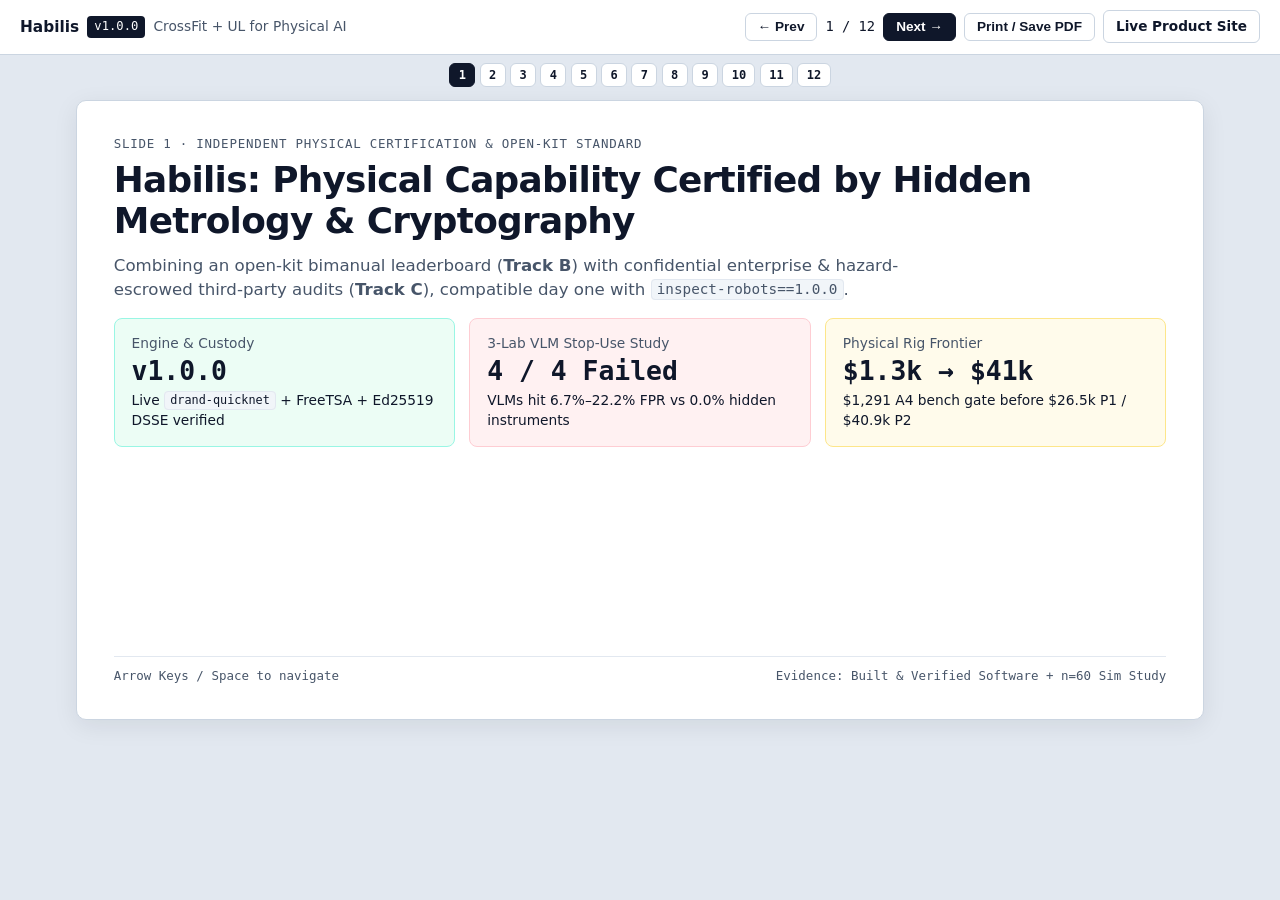
==== pitch/deck.html @ c651f085 "Initial public release v1.0.0" ====
<!DOCTYPE html>
<html lang="en">
<head>
  <meta charset="utf-8"/>
  <meta name="viewport" content="width=device-width, initial-scale=1"/>
  <meta http-equiv="Content-Security-Policy" content="default-src 'self'; script-src 'self'; style-src 'self'; img-src 'self' data:; connect-src 'self'; object-src 'none'; base-uri 'self'; form-action 'none'"/>
  <title>Pitch Deck — Habilis Physical Certification</title>
  <link rel="stylesheet" href="deck.css"/>
</head>
<body>
  <header class="deck-toolbar">
    <div class="toolbar-group">
      <span class="brand-chip" data-brand="BRAND_NAME">Habilis</span>
      <span class="version-chip">v<span data-brand="VERSION">1.0.0</span></span>
      <span class="small muted">CrossFit + UL for Physical AI</span>
    </div>
    <div class="toolbar-group">
      <button class="nav-btn" id="btn-prev" type="button">&larr; Prev</button>
      <span class="mono small" id="slide-counter">1 / 12</span>
      <button class="nav-btn primary" id="btn-next" type="button">Next &rarr;</button>
      <button class="nav-btn" id="btn-print" type="button">Print / Save PDF</button>
      <a class="nav-btn" href="../site/index.html">Live Product Site</a>
    </div>
  </header>

  <nav class="jump-strip" id="jump-strip" aria-label="Slide navigation"></nav>

  <main class="deck-stage">
    <!-- Slide 1 -->
    <section class="slide active" data-slide="1">
      <div>
        <p class="slide-eyebrow">Slide 1 &middot; Independent Physical Certification &amp; Open-Kit Standard</p>
        <h1><span data-brand="BRAND_NAME">Habilis</span>: Physical Capability Certified by Hidden Metrology &amp; Cryptography</h1>
        <p class="lead">Combining an open-kit bimanual leaderboard (<strong>Track B</strong>) with confidential enterprise &amp; hazard-escrowed third-party audits (<strong>Track C</strong>), compatible day one with <code>inspect-robots==1.0.0</code>.</p>
        <div class="grid-3 mt-1">
          <div class="panel panel-teal">
            <div class="small muted">Engine &amp; Custody</div>
            <div class="big-num">v1.0.0</div>
            <div class="small">Live <code>drand-quicknet</code> + FreeTSA + Ed25519 DSSE verified</div>
          </div>
          <div class="panel panel-fail">
            <div class="small muted">3-Lab VLM Stop-Use Study</div>
            <div class="big-num">4 / 4 Failed</div>
            <div class="small">VLMs hit 6.7%–22.2% FPR vs 0.0% hidden instruments</div>
          </div>
          <div class="panel panel-warn">
            <div class="small muted">Physical Rig Frontier</div>
            <div class="big-num">$1.3k &rarr; $41k</div>
            <div class="small">$1,291 A4 bench gate before $26.5k P1 / $40.9k P2</div>
          </div>
        </div>
      </div>
      <div class="slide-foot"><span>Arrow Keys / Space to navigate</span><span>Evidence: Built &amp; Verified Software + n=60 Sim Study</span></div>
    </section>

    <!-- Slide 2 -->
    <section class="slide" data-slide="2">
      <div>
        <p class="slide-eyebrow">Slide 2 &middot; Market Structure &amp; The Verification Gap</p>
        <h2>Vision Judges &amp; Self-Reported Demos Stall Enterprise Physical Adoption</h2>
        <div class="grid-2 mt-1">
          <div class="panel panel-white">
            <h3>What Already Exists (Fact)</h3>
            <ul>
              <li>Robotics labs ship impressive edited teleop reels and MuJoCo sim checkpoints.</li>
              <li>Robocurve raised <strong>$10M</strong> seed (Sep 2026), shipped an open MIT harness (<code>112k+</code> installs), <code>6</code> rigs, and <code>4,239</code> logged runs scored mostly by VLM judges (<code>28/29</code> tasks).</li>
            </ul>
          </div>
          <div class="panel panel-warn">
            <h3>Four Open Structural Openings (Fact)</h3>
            <ul>
              <li><strong>Concealed Metrology:</strong> Calibrated scales, hidden overhead cameras, and cavity switches outside the model view.</li>
              <li><strong>Signed Custody:</strong> Pre-beacon randomness &amp; append-only <code>SlotLedger</code> locking every abort/retry.</li>
              <li><strong>Matched Teleop Ceiling:</strong> Human baseline wearing the same head stereo eyes on the same rig.</li>
              <li><strong>Deception Resistance:</strong> Structured <code>S3</code> borderline &amp; <code>S4</code> optical traps.</li>
            </ul>
          </div>
        </div>
      </div>
      <div class="slide-foot"><span>Source: Public Robocurve disclosures &amp; insurer policy audit</span><span>2 / 12</span></div>
    </section>

    <!-- Slide 3 -->
    <section class="slide" data-slide="3">
      <div>
        <p class="slide-eyebrow">Slide 3 &middot; Experiment A4 (n=60 Stratified Blinded Study)</p>
        <h2>All Four Frontier VLM Judge Pipelines Violated Stop-Use Thresholds</h2>
        <p class="small muted">Bars show Overall FPR (red, n=45 negatives), S4 Deceptive Visual Traps FPR (amber, n=15), and S1 Clean Success FFR (blue, n=15). Pairwise McNemar: Anthropic Opus vs Google Neon exact <code>p = 0.0390625</code>.</p>
        <div class="panel panel-white mt-1" id="deck-a4-chart">
          <p class="mono small muted">Open via HTTP server to render interactive SVG bar chart (OpenAI Astra 17.8% FPR, Opus 22.2%, Dual 15.6%, Neon 6.7% vs Hidden Instruments 0.0%).</p>
        </div>
        <div class="grid-4 mt-1 small">
          <div class="panel"><strong>OpenAI Astra</strong><br/>FPR 17.8% &middot; S1 FFR 26.7% &middot; &kappa; 0.510</div>
          <div class="panel"><strong>Anthropic Opus</strong><br/>FPR 22.2% &middot; S4 26.7% &middot; &kappa; 0.636</div>
          <div class="panel"><strong>Dual Judge</strong><br/>FPR 15.6% &middot; S1 FFR 46.7% &middot; &kappa; 0.378</div>
          <div class="panel"><strong>Google Neon</strong><br/>FPR 6.7% &middot; S1 FFR 33.3% &middot; &kappa; 0.628</div>
        </div>
      </div>
      <div class="slide-foot"><span>Scope: AgileX NERO MuJoCo stereo renders; n=240 physical A4 pending</span><span>3 / 12</span></div>
    </section>

    <!-- Slide 4 -->
    <section class="slide" data-slide="4">
      <div>
        <p class="slide-eyebrow">Slide 4 &middot; Why Pixels Lie</p>
        <h2>Three Optical Failure Classes Caught 100% by Hidden Sensors</h2>
        <div class="grid-3 mt-1" id="deck-showcase">
          <div class="panel panel-white"><strong>H2 S3 Partial Pour:</strong> All 4 VLMs false-PASS on 14.0 g vs 35.0 g min; CBCP-01 fails (-21 g).</div>
          <div class="panel panel-white"><strong>E2 S4 Low-Density Decoy:</strong> 3 VLMs false-PASS matched-volume foam; scale fails mass density check.</div>
          <div class="panel panel-white"><strong>H1 S4 Optical Illusion:</strong> Peg rests 0 mm above rim; collar switch reads open circuit.</div>
        </div>
        <div class="panel panel-teal mt-1 small">
          <strong>Key Empirical Contrast (Fact):</strong> On hollow copper-shell decoy <code>tr_10_919818</code> (<code>12.60 g</code> vs <code>37.20 g</code> target), visual appearance stayed indistinguishable across stereo frames while the <code>CBCP-01</code> 21B SI mass reading delivered an instantaneous deterministic rejection.
        </div>
      </div>
      <div class="slide-foot"><span>Real stereo renders exported from sandbox/logs/a4-three-lab-60</span><span>4 / 12</span></div>
    </section>

    <!-- Slide 5 -->
    <section class="slide" data-slide="5">
      <div>
        <p class="slide-eyebrow">Slide 5 &middot; Cryptographic &amp; Metrology Architecture</p>
        <h2>Tamper-Evident End-to-End Custody (<code>habilis-referee==1.0.0</code>)</h2>
        <div class="grid-2 mt-1">
          <div class="panel panel-white">
            <h3>Concealed Referee Instruments</h3>
            <ul>
              <li><strong>CBCP-01 Balance:</strong> Continuous settled-window reads (<code>2.0 s</code>, <code>&le; 0.03 g</code> ripple) with hands-clear enforcement.</li>
              <li><strong>Overhead Homography:</strong> Concealed camera tracks fiducial pan bezel (<code>&le; 0.5 mm</code> drift) and out-of-frame keeps.</li>
              <li><strong>Fixture Sensors:</strong> Socket collar magnetic switch (<code>H1</code>) and optical/mass coin slot trap (<code>H4</code>).</li>
            </ul>
          </div>
          <div class="panel panel-white">
            <h3>Protocol v1.0 Cryptographic Custody</h3>
            <ul>
              <li><strong>Temporal Seal:</strong> Pre-beacon FreeTSA RFC 3161 commitment &rarr; future-round <code>drand-quicknet</code> seed &rarr; RFC 3161 session close.</li>
              <li><strong>SlotLedger Denominator:</strong> Every attempt, abort, start-fail, and retry hash-chained under Ed25519 DSSEv1 PAE.</li>
              <li><strong>Sandbox &amp; Verifier:</strong> Win32 JobObject / POSIX <code>ProcessTreeGuard</code> + browser Web Crypto checker (zero server trust).</li>
            </ul>
          </div>
        </div>
      </div>
      <div class="slide-foot"><span>Verified: live drand rounds 34102422 &amp; 34102425 + 4/4 Web Crypto tamper checks</span><span>5 / 12</span></div>
    </section>

    <!-- Slide 6 -->
    <section class="slide" data-slide="6">
      <div>
        <p class="slide-eyebrow">Slide 6 &middot; Pareto Hardware Standard (Zero V1 Bodily Compromise)</p>
        <h2>Fixed Morphology Frontier: <code>P0</code> Sim &rarr; <code>P1</code> Base &rarr; <code>P2</code> Tactile</h2>
        <table>
          <thead>
            <tr><th>Profile</th><th>Arms &amp; 5-Finger Hands</th><th>Total DoF</th><th>Tactile &amp; Divisions</th><th>Est. BOM</th></tr>
          </thead>
          <tbody>
            <tr><td><code>Stage 1 Bench</code></td><td>Radwag WTC 2000 + Basler ace 2 + Computar 8 mm</td><td>Sensor only</td><td>Physical A4 Gate (240 trials)</td><td><strong>$1,291</strong></td></tr>
            <tr><td><code>P0</code></td><td>2x AgileX NERO + 2x Inspire/6-DoF hands (MuJoCo)</td><td>26 DoF</td><td>Deterministic simulator gate</td><td><strong>$0</strong></td></tr>
            <tr><td><code>P1</code></td><td>2x I2RT YAM Ultra 2 ($8,798) + 2x ORCA v2.1 Base ($7,000)</td><td>46 DoF</td><td><code>blind-stereo-nontactile</code></td><td><strong>~$26,486</strong></td></tr>
            <tr><td><code>P2</code></td><td>2x UFACTORY 850 ($17,998) + 2x ORCA v2.1 Touch ($12,200)</td><td>46 DoF</td><td>Tactile + <code>mask_tactile=True</code> non-tactile</td><td><strong>~$40,886</strong></td></tr>
          </tbody>
        </table>
        <div class="panel panel-warn mt-1 small">
          <strong>Capital Discipline (Decision):</strong> Stereo upgrades (<code>ZED 2i</code> $529, <code>OAK-D LR</code> $809) trim $1,198–$1,478 off baseline allowances; high-cost/non-commercial hands (<code>Aero</code> discontinued/NC, <code>Wuji</code> $29.2k thermal limit, <code>Allegro</code> $28.6k 4-finger) stay excluded.
        </div>
      </div>
      <div class="slide-foot"><span>Source: spec/PARETO-FRONTIER-v1.md &amp; profiles.py</span><span>6 / 12</span></div>
    </section>

    <!-- Slide 7 -->
    <section class="slide" data-slide="7">
      <div>
        <p class="slide-eyebrow">Slide 7 &middot; Canonical Task Bank &amp; Anti-Crutch Policy</p>
        <h2>15 Canonical Families Paired With Anti-Gaming Physical Predicates</h2>
        <div class="grid-3 mt-1 small">
          <div class="panel panel-white">
            <h3>Estimation (<code>E1–E4</code>)</h3>
            <ul>
              <li><strong>E1 Count by sight:</strong> Distinct token count corroborated by mass.</li>
              <li><strong>E2 Measure by eye:</strong> Material density + net gain + spill.</li>
              <li><strong>E3 Arrange by desc:</strong> Declared frame + separation + flatness.</li>
              <li><strong>E4 Match picture:</strong> 3D pose + hidden block inventory.</li>
            </ul>
          </div>
          <div class="panel panel-white">
            <h3>Dexterous &amp; Tools (<code>H1–H4</code>, <code>T1–T2</code>)</h3>
            <ul>
              <li><strong>H1 Insert:</strong> Keyed orientation + <code>&ge; 18 mm</code> depth switch.</li>
              <li><strong>H2 Opening:</strong> Stabilizing hold + net transfer mass.</li>
              <li><strong>H3 Soft / H4 Small:</strong> Pull topology; 0.2 s isolated slot drops.</li>
              <li><strong>T1–T2 Tools:</strong> Working-surface causation; reach-envelope guard.</li>
            </ul>
          </div>
          <div class="panel panel-white">
            <h3>Language &amp; Compound (<code>L1–L3</code>, <code>I1–I2</code>)</h3>
            <ul>
              <li><strong>L1 Conditional:</strong> Matched scene branch order transitions.</li>
              <li><strong>L2 World card:</strong> Logged visible label text vs sort outcome.</li>
              <li><strong>L3 Know when to stop:</strong> 1:1 paired impossible vs feasible controls.</li>
              <li><strong>I1–I2 Procedures:</strong> Mixed sort + benign tracer procedure.</li>
            </ul>
          </div>
        </div>
        <div class="panel mt-1 small"><strong>Strict Anti-Crutch Rule (Decision):</strong> Stereo head RGB + text only; zero wrist cameras, zero oracle 6-DoF object poses, zero tactile leaks under masked divisions (<code>validate_dexterous_semantics</code> rejects mismatches at load time).</div>
      </div>
      <div class="slide-foot"><span>Implemented in generator.py &amp; families_15.py</span><span>7 / 12</span></div>
    </section>

    <!-- Slide 8 -->
    <section class="slide" data-slide="8">
      <div>
        <p class="slide-eyebrow">Slide 8 &middot; Dual Commercial Engine (Track B + Track C)</p>
        <h2>Public Season Certification Meets Confidential Escrow Audits</h2>
        <div class="grid-2 mt-1">
          <div class="panel panel-teal">
            <span class="badge badge-pass">Track B &middot; general-open</span>
            <h3>Public Physical Standard &amp; Leaderboard</h3>
            <ul>
              <li>Open specs, deterministic generators, and public post-season bundle archives.</li>
              <li>Every verified run pairs human teleop ceiling + scripted floor + complete slot denominator.</li>
              <li>Monetization: Verified cell runs, hardware reference kits, and certified model-card badges.</li>
            </ul>
          </div>
          <div class="panel panel-white">
            <span class="badge">Track C &middot; hazard-escrowed</span>
            <h3>Private Bank &amp; Enterprise / Insurer Audits</h3>
            <ul>
              <li>Conceals <code>referee_targets.json</code> &amp; <code>seed_reveal.json</code> from public viewers.</li>
              <li>Third parties verify crypto chronology &amp; denominators publicly; designated auditors inspect escrow traces.</li>
              <li>Monetization: Recurring enterprise pre-deployment audits &amp; casualty/AIUC insurer risk benchmarks.</li>
            </ul>
          </div>
        </div>
      </div>
      <div class="slide-foot"><span>Honest Caveat: Direct buyer interviews remain the priority to confirm paid demand</span><span>8 / 12</span></div>
    </section>

    <!-- Slide 9 -->
    <section class="slide" data-slide="9">
      <div>
        <p class="slide-eyebrow">Slide 9 &middot; Day-1 Distribution Wedge</p>
        <h2>Zero-Patch <code>inspect-robots==1.0.0</code> Integration Into Existing Pipelines</h2>
        <div class="grid-2 mt-1">
          <div class="panel panel-white">
            <h3>Upstream Compatibility Proven</h3>
            <ul>
              <li>Implements <code>inspect_robots.registry</code> sensor, grader, and sandbox entry points cleanly with zero core patches.</li>
              <li>Researchers run <code>habilis-referee prove-instruments</code> directly inside existing <code>.venv</code> environments.</li>
              <li>Seamless funnel from MuJoCo sim CI (<code>P0</code>) directly to physical Season cells (<code>P1</code>/<code>P2</code>).</li>
            </ul>
          </div>
          <div class="panel panel-white">
            <h3>Standalone Execution Also Built</h3>
            <ul>
              <li>Zero lock-in: <code>habilis-referee prove-v1</code> &amp; closed-loop policy runner work outside Inspect Robots too.</li>
              <li>Hardened OCI athlete container profile (<code>--network=none --read-only --cap-drop=ALL</code>) + Win32/POSIX tree guards.</li>
              <li>Offline browser verifier works on static hosts with zero backend APIs.</li>
            </ul>
          </div>
        </div>
      </div>
      <div class="slide-foot"><span>Verified on Python 3.12 (inspect-robots) and Python 3.14</span><span>9 / 12</span></div>
    </section>

    <!-- Slide 10 -->
    <section class="slide" data-slide="10">
      <div>
        <p class="slide-eyebrow">Slide 10 &middot; Epistemic Scorecard (Today vs Next Gates)</p>
        <h2>What Is Verified Now vs Sequenced Physical Milestones</h2>
        <div class="grid-2 mt-1">
          <div class="panel panel-teal">
            <h3>Verified &amp; Shipped Today (Fact)</h3>
            <ul>
              <li><code>habilis-referee==1.0.0</code> wheel, CLI, OCI container blueprint, &amp; OS process guards.</li>
              <li>Live <code>drand-quicknet</code> + FreeTSA RFC 3161 + DSSE bundles + browser Web Crypto verifier.</li>
              <li>Blinded <code>n=60</code> 3-lab VLM judge experiment + stereo failure archive.</li>
              <li>Exported CSP-strict web product site &amp; multi-track presentation kit.</li>
            </ul>
          </div>
          <div class="panel panel-warn">
            <h3>Gated Physical Milestones (Decision)</h3>
            <ul>
              <li><strong>Gate 1 (<code>$1,291</code>):</strong> Assemble A4 Radwag/Basler bench; complete <code>240</code> physical trials.</li>
              <li><strong>Gate 2 (RFQs settled):</strong> Verify YAM Ultra 2 torque/flange &amp; ORCA Touch thermal endurance; procure <code>P2</code> rig.</li>
              <li><strong>Gate 3 (Season-0):</strong> Record human teleop ceiling across all 15 families and launch live open submissions.</li>
              <li><strong>Gate 4 (Buyer GTM):</strong> Convert lab safety &amp; insurance discovery calls into <code>Track C</code> escrow pilots.</li>
            </ul>
          </div>
        </div>
      </div>
      <div class="slide-foot"><span>Zero conflation of simulation validation with physical completion</span><span>10 / 12</span></div>
    </section>

    <!-- Slide 11 -->
    <section class="slide" data-slide="11">
      <div>
        <p class="slide-eyebrow">Slide 11 &middot; Defensibility &amp; Transparent Risks</p>
        <h2>Open Code Creates Adoption; Sealed Metrology Creates the Moat</h2>
        <div class="grid-2 mt-1">
          <div class="panel panel-white">
            <h3>Compounding Moats (Inference)</h3>
            <ul>
              <li>Open generators/CLI accelerate standardization and citation density across labs.</li>
              <li>Accredited physical cells, sealed pre-beacon ledgers, and private hazard-escrow banks capture trust-sensitive budgets.</li>
              <li>Neutrality: certified referee with zero model-training conflicts of interest.</li>
            </ul>
          </div>
          <div class="panel panel-fail">
            <h3>Explicit Unknowns We Track Openly (Unknown)</h3>
            <ul>
              <li>No signed physical insurance or regulatory mandate exists yet; customer urgency needs live validation.</li>
              <li>YAM Ultra 2 full-reach stability and ORCA Touch sustained heat behavior remain unquoted pending vendor replies.</li>
              <li>240-trial physical A4 FPR has not yet been measured on physical liquids/solids.</li>
            </ul>
          </div>
        </div>
      </div>
      <div class="slide-foot"><span>Honest evidence labeling builds investor &amp; lab credibility</span><span>11 / 12</span></div>
    </section>

    <!-- Slide 12 -->
    <section class="slide" data-slide="12">
      <div>
        <p class="slide-eyebrow">Slide 12 &middot; Choose Audience Track &amp; Collaboration Scope</p>
        <h2>Modular Paths Forward Across Partner &amp; Capital Profiles</h2>
        <div class="track-bar mt-1" role="tablist" aria-label="Select pitch track">
          <button class="track-btn" data-track="partner" type="button">1. Lab / Partner ($0 Ask)</button>
          <button class="track-btn active" data-track="lean" type="button">2. Lean Pilot ($250k–$500k)</button>
          <button class="track-btn" data-track="preseed" type="button">3. Pre-Seed ($1.5M–$3M)</button>
          <button class="track-btn" data-track="seed" type="button">4. Institutional Seed ($5M+)</button>
        </div>
        <div id="track-detail"></div>
      </div>
      <div class="slide-foot"><span>Contact: <a data-brand="CONTACT_EMAIL" href="mailto:different.change@pm.me">different.change@pm.me</a> &middot; <a data-brand="GITHUB_URL" href="https://github.com/different-change/habilis">GitHub</a></span><span>12 / 12</span></div>
    </section>
  </main>

  <script type="module" src="deck.js"></script>
</body>
</html>
---- pitch/deck.css ----
:root {
  --bg: #f6f7f9;
  --surface: #ffffff;
  --surface-alt: #f1f5f9;
  --ink: #0f172a;
  --muted: #475569;
  --border: #cbd5e1;
  --accent: #0f172a;
  --teal: #0f766e;
  --teal-bg: #ecfdf5;
  --crimson: #be123c;
  --crimson-bg: #fff1f2;
  --amber: #b45309;
  --amber-bg: #fffbeb;
  --mono: ui-monospace, SFMono-Regular, Menlo, Consolas, monospace;
  --sans: system-ui, -apple-system, "Segoe UI", Roboto, Helvetica, Arial, sans-serif;
}

* { box-sizing: border-box; }

html, body {
  margin: 0;
  padding: 0;
  background: #e2e8f0;
  color: var(--ink);
  font-family: var(--sans);
  line-height: 1.45;
  -webkit-font-smoothing: antialiased;
}

code {
  font-family: var(--mono);
  font-size: 0.86em;
  background: var(--surface-alt);
  padding: 0.08rem 0.32rem;
  border-radius: 4px;
  border: 1px solid #e2e8f0;
}

.deck-toolbar {
  position: sticky;
  top: 0;
  z-index: 30;
  background: var(--surface);
  border-bottom: 1px solid var(--border);
  padding: 0.65rem 1.25rem;
  display: flex;
  flex-wrap: wrap;
  align-items: center;
  justify-content: space-between;
  gap: 0.75rem;
}

.toolbar-group {
  display: flex;
  flex-wrap: wrap;
  align-items: center;
  gap: 0.5rem;
}

.brand-chip {
  font-weight: 700;
  font-size: 0.96rem;
  color: var(--ink);
}

.version-chip {
  font-family: var(--mono);
  font-size: 0.76rem;
  background: var(--accent);
  color: #ffffff;
  padding: 0.14rem 0.45rem;
  border-radius: 4px;
}

.nav-btn,
.track-btn,
.jump-dot {
  border: 1px solid var(--border);
  background: var(--surface);
  color: var(--ink);
  border-radius: 6px;
  padding: 0.35rem 0.75rem;
  font-size: 0.85rem;
  font-weight: 600;
  cursor: pointer;
  text-decoration: none;
}

.nav-btn:hover,
.track-btn:hover,
.jump-dot:hover {
  background: var(--surface-alt);
}

.nav-btn.primary,
.track-btn.active,
.jump-dot.active {
  background: var(--accent);
  color: #ffffff;
  border-color: var(--accent);
}

.jump-strip {
  display: flex;
  flex-wrap: wrap;
  gap: 0.28rem;
  justify-content: center;
  padding: 0.55rem 1rem 0;
}

.jump-dot {
  padding: 0.22rem 0.52rem;
  font-family: var(--mono);
  font-size: 0.75rem;
}

.deck-stage {
  max-width: 1160px;
  margin: 0.85rem auto 2.5rem;
  padding: 0 1rem;
}

.slide {
  display: none;
  background: var(--surface);
  border: 1px solid var(--border);
  border-radius: 10px;
  padding: 2.1rem 2.3rem;
  min-height: 620px;
  box-shadow: 0 6px 24px rgba(15, 23, 42, 0.08);
  flex-direction: column;
  justify-content: space-between;
}

.slide.active {
  display: flex;
}

.slide-eyebrow {
  font-family: var(--mono);
  font-size: 0.78rem;
  text-transform: uppercase;
  letter-spacing: 0.06em;
  color: var(--muted);
  margin: 0 0 0.4rem;
}

.slide h1 {
  font-size: clamp(1.75rem, 2.8vw, 2.35rem);
  line-height: 1.15;
  margin: 0 0 0.75rem;
  letter-spacing: -0.02em;
}

.slide h2 {
  font-size: clamp(1.38rem, 2.2vw, 1.75rem);
  line-height: 1.2;
  margin: 0 0 0.75rem;
  letter-spacing: -0.015em;
}

.slide h3 {
  font-size: 1rem;
  margin: 0.35rem 0 0.4rem;
}

.lead {
  font-size: 1.04rem;
  color: var(--muted);
  max-width: 78ch;
  margin: 0 0 1rem;
}

.grid-2 { display: grid; grid-template-columns: repeat(2, minmax(0, 1fr)); gap: 1rem; }
.grid-3 { display: grid; grid-template-columns: repeat(3, minmax(0, 1fr)); gap: 0.9rem; }
.grid-4 { display: grid; grid-template-columns: repeat(4, minmax(0, 1fr)); gap: 0.85rem; }

@media (max-width: 820px) {
  .grid-2, .grid-3, .grid-4 { grid-template-columns: 1fr; }
  .slide { padding: 1.3rem; min-height: auto; }
}

.panel {
  border: 1px solid var(--border);
  border-radius: 8px;
  padding: 0.95rem 1.05rem;
  background: var(--surface-alt);
}

.panel-white {
  background: var(--surface);
}

.panel-teal {
  background: var(--teal-bg);
  border-color: #99f6e4;
}

.panel-warn {
  background: var(--amber-bg);
  border-color: #fde68a;
}

.panel-fail {
  background: var(--crimson-bg);
  border-color: #fecdd3;
}

.big-num {
  font-family: var(--mono);
  font-size: 1.65rem;
  font-weight: 700;
  line-height: 1.15;
  margin: 0.15rem 0 0.25rem;
}

.small { font-size: 0.86rem; }
.muted { color: var(--muted); }
.mono { font-family: var(--mono); }
.mt-1 { margin-top: 0.75rem; }

ul {
  margin: 0.4rem 0;
  padding-left: 1.2rem;
}

li {
  margin-bottom: 0.32rem;
}

.badge {
  display: inline-block;
  font-family: var(--mono);
  font-size: 0.73rem;
  font-weight: 700;
  padding: 0.15rem 0.5rem;
  border-radius: 4px;
  border: 1px solid var(--border);
  background: var(--surface);
}

.badge-pass { background: var(--teal-bg); color: var(--teal); border-color: #99f6e4; }
.badge-fail { background: var(--crimson-bg); color: var(--crimson); border-color: #fecdd3; }
.badge-warn { background: var(--amber-bg); color: var(--amber); border-color: #fde68a; }

.slide-foot {
  margin-top: 1.25rem;
  padding-top: 0.65rem;
  border-top: 1px solid #e2e8f0;
  display: flex;
  justify-content: space-between;
  font-size: 0.78rem;
  color: var(--muted);
  font-family: var(--mono);
}

.mini-stereo {
  display: grid;
  grid-template-columns: 1fr 1fr;
  gap: 0.4rem;
  margin: 0.45rem 0;
}

.mini-stereo img {
  width: 100%;
  height: auto;
  border-radius: 4px;
  border: 1px solid var(--border);
}

.deck-chart-svg {
  width: 100%;
  height: auto;
  display: block;
}

.track-bar {
  display: flex;
  flex-wrap: wrap;
  gap: 0.5rem;
  margin-bottom: 0.9rem;
}

table {
  width: 100%;
  border-collapse: collapse;
  font-size: 0.85rem;
}

th, td {
  padding: 0.45rem 0.6rem;
  border-bottom: 1px solid #e2e8f0;
  text-align: left;
}

th {
  background: var(--surface-alt);
  font-weight: 600;
}

@page {
  size: landscape;
  margin: 0.4in;
}

@media print {
  body { background: #ffffff; }
  .deck-toolbar, .jump-strip { display: none !important; }
  .deck-stage { max-width: none; margin: 0; padding: 0; }
  .slide {
    display: flex !important;
    min-height: 92vh;
    margin-bottom: 0;
    box-shadow: none;
    border-radius: 0;
    page-break-after: always;
    break-after: page;
  }
  .slide:last-child {
    page-break-after: auto;
    break-after: auto;
  }
}
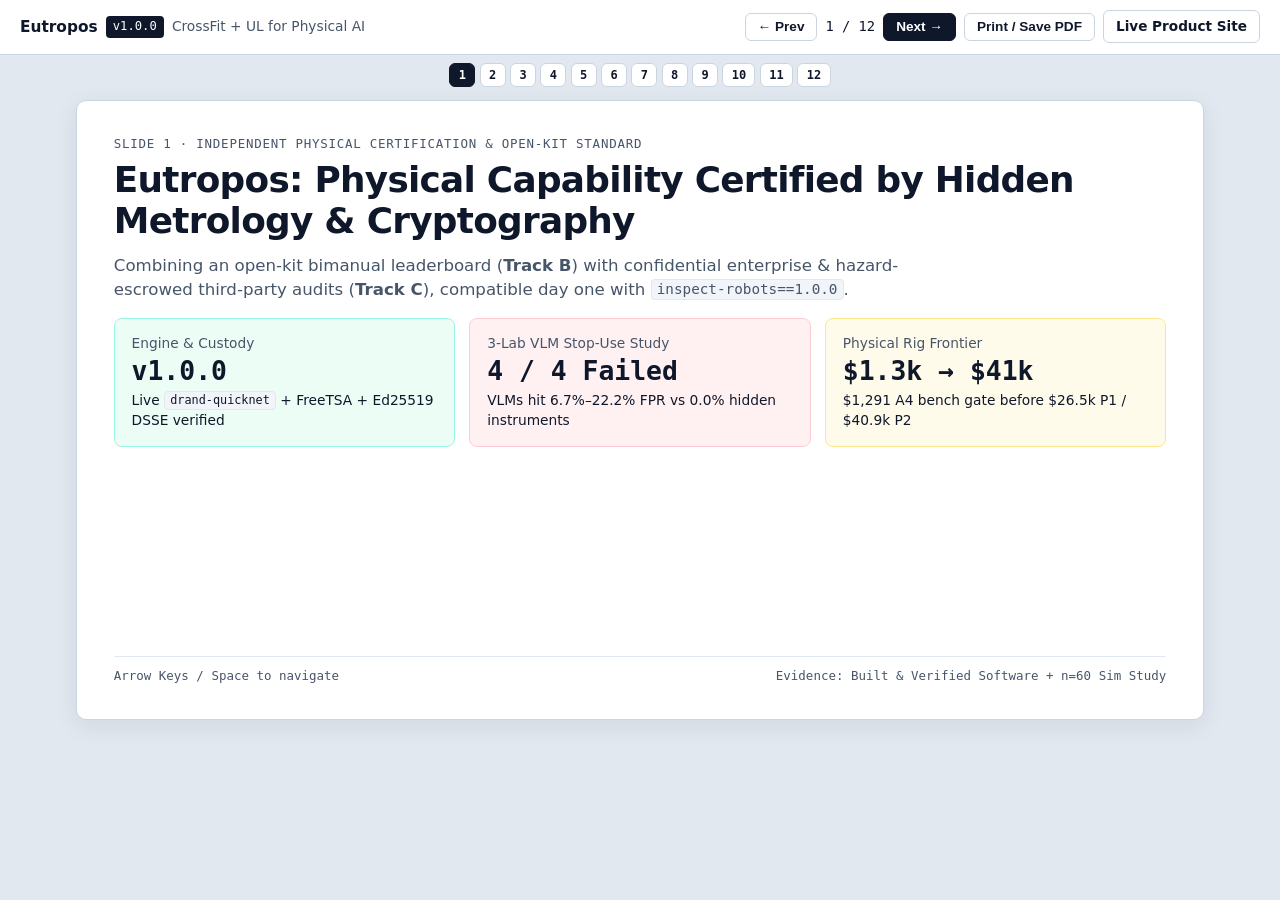
==== commit b5cd46b2: "Rebrand to Eutropos (eutropos-referee==1.0.0)" ====
--- a/pitch/deck.html
+++ b/pitch/deck.html
@@ -4,13 +4,13 @@
   <meta charset="utf-8"/>
   <meta name="viewport" content="width=device-width, initial-scale=1"/>
   <meta http-equiv="Content-Security-Policy" content="default-src 'self'; script-src 'self'; style-src 'self'; img-src 'self' data:; connect-src 'self'; object-src 'none'; base-uri 'self'; form-action 'none'"/>
-  <title>Pitch Deck — Habilis Physical Certification</title>
+  <title>Pitch Deck — Eutropos Physical Certification</title>
   <link rel="stylesheet" href="deck.css"/>
 </head>
 <body>
   <header class="deck-toolbar">
     <div class="toolbar-group">
-      <span class="brand-chip" data-brand="BRAND_NAME">Habilis</span>
+      <span class="brand-chip" data-brand="BRAND_NAME">Eutropos</span>
       <span class="version-chip">v<span data-brand="VERSION">1.0.0</span></span>
       <span class="small muted">CrossFit + UL for Physical AI</span>
     </div>
@@ -30,7 +30,7 @@
     <section class="slide active" data-slide="1">
       <div>
         <p class="slide-eyebrow">Slide 1 &middot; Independent Physical Certification &amp; Open-Kit Standard</p>
-        <h1><span data-brand="BRAND_NAME">Habilis</span>: Physical Capability Certified by Hidden Metrology &amp; Cryptography</h1>
+        <h1><span data-brand="BRAND_NAME">Eutropos</span>: Physical Capability Certified by Hidden Metrology &amp; Cryptography</h1>
         <p class="lead">Combining an open-kit bimanual leaderboard (<strong>Track B</strong>) with confidential enterprise &amp; hazard-escrowed third-party audits (<strong>Track C</strong>), compatible day one with <code>inspect-robots==1.0.0</code>.</p>
         <div class="grid-3 mt-1">
           <div class="panel panel-teal">
@@ -120,7 +120,7 @@
     <section class="slide" data-slide="5">
       <div>
         <p class="slide-eyebrow">Slide 5 &middot; Cryptographic &amp; Metrology Architecture</p>
-        <h2>Tamper-Evident End-to-End Custody (<code>habilis-referee==1.0.0</code>)</h2>
+        <h2>Tamper-Evident End-to-End Custody (<code>eutropos-referee==1.0.0</code>)</h2>
         <div class="grid-2 mt-1">
           <div class="panel panel-white">
             <h3>Concealed Referee Instruments</h3>
@@ -140,7 +140,7 @@
           </div>
         </div>
       </div>
-      <div class="slide-foot"><span>Verified: live drand rounds 34102422 &amp; 34102425 + 4/4 Web Crypto tamper checks</span><span>5 / 12</span></div>
+      <div class="slide-foot"><span>Verified: live drand rounds 34109625 &amp; 34109628 + 4/4 Web Crypto tamper checks</span><span>5 / 12</span></div>
     </section>
 
     <!-- Slide 6 -->
@@ -244,14 +244,14 @@
             <h3>Upstream Compatibility Proven</h3>
             <ul>
               <li>Implements <code>inspect_robots.registry</code> sensor, grader, and sandbox entry points cleanly with zero core patches.</li>
-              <li>Researchers run <code>habilis-referee prove-instruments</code> directly inside existing <code>.venv</code> environments.</li>
+              <li>Researchers run <code>eutropos-referee prove-instruments</code> directly inside existing <code>.venv</code> environments.</li>
               <li>Seamless funnel from MuJoCo sim CI (<code>P0</code>) directly to physical Season cells (<code>P1</code>/<code>P2</code>).</li>
             </ul>
           </div>
           <div class="panel panel-white">
             <h3>Standalone Execution Also Built</h3>
             <ul>
-              <li>Zero lock-in: <code>habilis-referee prove-v1</code> &amp; closed-loop policy runner work outside Inspect Robots too.</li>
+              <li>Zero lock-in: <code>eutropos-referee prove-v1</code> &amp; closed-loop policy runner work outside Inspect Robots too.</li>
               <li>Hardened OCI athlete container profile (<code>--network=none --read-only --cap-drop=ALL</code>) + Win32/POSIX tree guards.</li>
               <li>Offline browser verifier works on static hosts with zero backend APIs.</li>
             </ul>
@@ -270,7 +270,7 @@
           <div class="panel panel-teal">
             <h3>Verified &amp; Shipped Today (Fact)</h3>
             <ul>
-              <li><code>habilis-referee==1.0.0</code> wheel, CLI, OCI container blueprint, &amp; OS process guards.</li>
+              <li><code>eutropos-referee==1.0.0</code> wheel, CLI, OCI container blueprint, &amp; OS process guards.</li>
               <li>Live <code>drand-quicknet</code> + FreeTSA RFC 3161 + DSSE bundles + browser Web Crypto verifier.</li>
               <li>Blinded <code>n=60</code> 3-lab VLM judge experiment + stereo failure archive.</li>
               <li>Exported CSP-strict web product site &amp; multi-track presentation kit.</li>
@@ -330,7 +330,7 @@
         </div>
         <div id="track-detail"></div>
       </div>
-      <div class="slide-foot"><span>Contact: <a data-brand="CONTACT_EMAIL" href="mailto:different.change@pm.me">different.change@pm.me</a> &middot; <a data-brand="GITHUB_URL" href="https://github.com/different-change/habilis">GitHub</a></span><span>12 / 12</span></div>
+      <div class="slide-foot"><span>Contact: <a data-brand="CONTACT_EMAIL" href="mailto:different.change@pm.me">different.change@pm.me</a> &middot; <a data-brand="GITHUB_URL" href="https://github.com/different-change/eutropos">GitHub</a></span><span>12 / 12</span></div>
     </section>
   </main>
 
--- a/pitch/deck.css
+++ b/pitch/deck.css
@@ -176,7 +176,7 @@
 .grid-3 { display: grid; grid-template-columns: repeat(3, minmax(0, 1fr)); gap: 0.9rem; }
 .grid-4 { display: grid; grid-template-columns: repeat(4, minmax(0, 1fr)); gap: 0.85rem; }
 
-@media (max-width: 820px) {
+@media screen and (max-width: 820px) {
   .grid-2, .grid-3, .grid-4 { grid-template-columns: 1fr; }
   .slide { padding: 1.3rem; min-height: auto; }
 }
@@ -299,26 +299,54 @@
   font-weight: 600;
 }
 
+.is-hidden {
+  display: none !important;
+}
+
 @page {
-  size: landscape;
-  margin: 0.4in;
+  size: 13.333in 7.5in;
+  margin: 0;
 }
 
 @media print {
-  body { background: #ffffff; }
-  .deck-toolbar, .jump-strip { display: none !important; }
-  .deck-stage { max-width: none; margin: 0; padding: 0; }
+  html, body {
+    background: #ffffff;
+    margin: 0;
+    padding: 0;
+    -webkit-print-color-adjust: exact;
+    print-color-adjust: exact;
+  }
+  .deck-toolbar, .jump-strip, .track-bar { display: none !important; }
+  .deck-stage { max-width: none; width: 13.333in; margin: 0; padding: 0; }
+  .grid-2 { grid-template-columns: repeat(2, minmax(0, 1fr)) !important; }
+  .grid-3 { grid-template-columns: repeat(3, minmax(0, 1fr)) !important; }
+  .grid-4 { grid-template-columns: repeat(4, minmax(0, 1fr)) !important; }
   .slide {
     display: flex !important;
-    min-height: 92vh;
-    margin-bottom: 0;
+    width: 13.333in;
+    height: 7.5in;
+    min-height: 7.5in;
+    max-height: 7.5in;
+    padding: 0.42in 0.55in;
+    margin: 0;
+    border: none;
+    border-radius: 0;
     box-shadow: none;
-    border-radius: 0;
+    overflow: hidden;
     page-break-after: always;
     break-after: page;
+    page-break-inside: avoid;
+    break-inside: avoid;
   }
   .slide:last-child {
     page-break-after: auto;
     break-after: auto;
   }
-}
+  .deck-chart-svg {
+    max-height: 290px;
+    width: 100%;
+  }
+  .slide-foot {
+    margin-top: 0.75rem;
+  }
+}
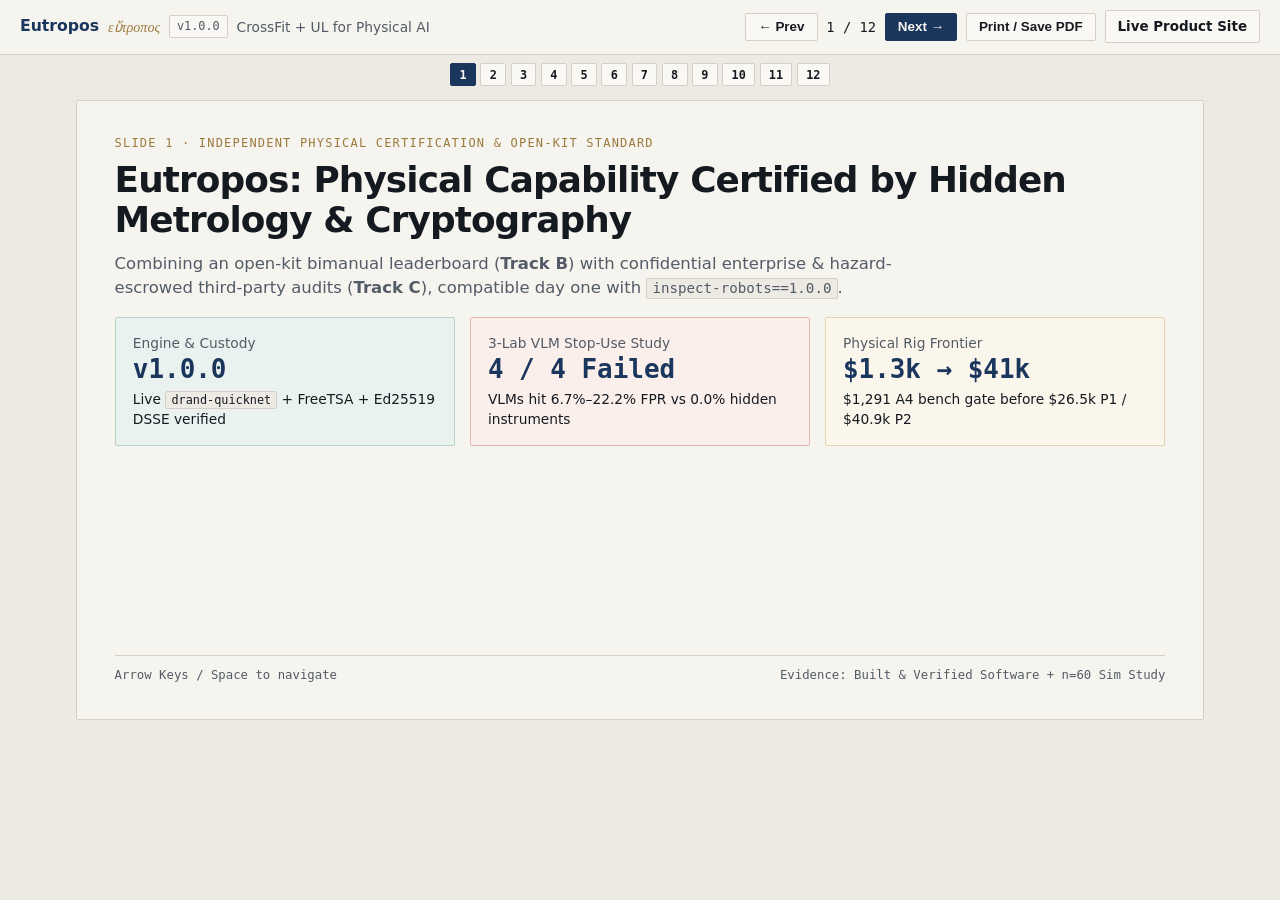
==== commit 2e47925d: "Redesign Eutropos site and pitch deck in Ionic Bauhaus style" ====
--- a/pitch/deck.html
+++ b/pitch/deck.html
@@ -11,6 +11,7 @@
   <header class="deck-toolbar">
     <div class="toolbar-group">
       <span class="brand-chip" data-brand="BRAND_NAME">Eutropos</span>
+      <span class="brand-greek">εὔτροπος</span>
       <span class="version-chip">v<span data-brand="VERSION">1.0.0</span></span>
       <span class="small muted">CrossFit + UL for Physical AI</span>
     </div>
--- a/pitch/deck.css
+++ b/pitch/deck.css
@@ -1,19 +1,25 @@
 :root {
-  --bg: #f6f7f9;
-  --surface: #ffffff;
-  --surface-alt: #f1f5f9;
-  --ink: #0f172a;
-  --muted: #475569;
-  --border: #cbd5e1;
-  --accent: #0f172a;
-  --teal: #0f766e;
-  --teal-bg: #ecfdf5;
-  --crimson: #be123c;
-  --crimson-bg: #fff1f2;
-  --amber: #b45309;
-  --amber-bg: #fffbeb;
+  --bg: #ECEAE3;
+  --surface: #F6F4EF;
+  --surface-card: #FAF8F4;
+  --surface-alt: #ECEAE3;
+  --ink: #151A21;
+  --muted: #525B66;
+  --border: #D5D0C5;
+  --accent: #1B365D;
+  --bronze: #9C7A3C;
+  --teal: #1F5E4B;
+  --teal-bg: #EAF2EF;
+  --teal-border: #B7D3C9;
+  --crimson: #B43B28;
+  --crimson-bg: #FBEFEB;
+  --crimson-border: #E5B8B0;
+  --amber: #9A6B26;
+  --amber-bg: #FBF6EC;
+  --amber-border: #E3D2AE;
   --mono: ui-monospace, SFMono-Regular, Menlo, Consolas, monospace;
-  --sans: system-ui, -apple-system, "Segoe UI", Roboto, Helvetica, Arial, sans-serif;
+  --sans: "Inter", "Helvetica Neue", system-ui, -apple-system, "Segoe UI", Roboto, Arial, sans-serif;
+  --serif: "Iowan Old Style", "Palatino Linotype", Georgia, serif;
 }
 
 * { box-sizing: border-box; }
@@ -21,10 +27,10 @@
 html, body {
   margin: 0;
   padding: 0;
-  background: #e2e8f0;
+  background: var(--bg);
   color: var(--ink);
   font-family: var(--sans);
-  line-height: 1.45;
+  line-height: 1.46;
   -webkit-font-smoothing: antialiased;
 }
 
@@ -33,8 +39,8 @@
   font-size: 0.86em;
   background: var(--surface-alt);
   padding: 0.08rem 0.32rem;
-  border-radius: 4px;
-  border: 1px solid #e2e8f0;
+  border-radius: 2px;
+  border: 1px solid var(--border);
 }
 
 .deck-toolbar {
@@ -55,33 +61,41 @@
   display: flex;
   flex-wrap: wrap;
   align-items: center;
-  gap: 0.5rem;
+  gap: 0.55rem;
 }
 
 .brand-chip {
-  font-weight: 700;
-  font-size: 0.96rem;
-  color: var(--ink);
+  font-weight: 600;
+  font-size: 0.98rem;
+  color: var(--accent);
+}
+
+.brand-greek {
+  font-family: var(--serif);
+  font-style: italic;
+  font-size: 0.88rem;
+  color: var(--bronze);
 }
 
 .version-chip {
   font-family: var(--mono);
-  font-size: 0.76rem;
-  background: var(--accent);
-  color: #ffffff;
-  padding: 0.14rem 0.45rem;
-  border-radius: 4px;
+  font-size: 0.74rem;
+  color: var(--muted);
+  background: var(--surface-card);
+  border: 1px solid var(--border);
+  padding: 0.12rem 0.44rem;
+  border-radius: 2px;
 }
 
 .nav-btn,
 .track-btn,
 .jump-dot {
   border: 1px solid var(--border);
-  background: var(--surface);
-  color: var(--ink);
-  border-radius: 6px;
+  background: var(--surface-card);
+  color: var(--ink);
+  border-radius: 2px;
   padding: 0.35rem 0.75rem;
-  font-size: 0.85rem;
+  font-size: 0.84rem;
   font-weight: 600;
   cursor: pointer;
   text-decoration: none;
@@ -91,13 +105,14 @@
 .track-btn:hover,
 .jump-dot:hover {
   background: var(--surface-alt);
+  border-color: var(--ink);
 }
 
 .nav-btn.primary,
 .track-btn.active,
 .jump-dot.active {
   background: var(--accent);
-  color: #ffffff;
+  color: #F6F4EF;
   border-color: var(--accent);
 }
 
@@ -112,7 +127,7 @@
 .jump-dot {
   padding: 0.22rem 0.52rem;
   font-family: var(--mono);
-  font-size: 0.75rem;
+  font-size: 0.74rem;
 }
 
 .deck-stage {
@@ -125,10 +140,9 @@
   display: none;
   background: var(--surface);
   border: 1px solid var(--border);
-  border-radius: 10px;
-  padding: 2.1rem 2.3rem;
+  border-radius: 2px;
+  padding: 2.15rem 2.35rem;
   min-height: 620px;
-  box-shadow: 0 6px 24px rgba(15, 23, 42, 0.08);
   flex-direction: column;
   justify-content: space-between;
 }
@@ -139,34 +153,39 @@
 
 .slide-eyebrow {
   font-family: var(--mono);
-  font-size: 0.78rem;
+  font-size: 0.75rem;
   text-transform: uppercase;
-  letter-spacing: 0.06em;
-  color: var(--muted);
-  margin: 0 0 0.4rem;
+  letter-spacing: 0.1em;
+  color: var(--bronze);
+  margin: 0 0 0.45rem;
 }
 
 .slide h1 {
-  font-size: clamp(1.75rem, 2.8vw, 2.35rem);
-  line-height: 1.15;
+  font-size: clamp(1.75rem, 2.8vw, 2.38rem);
+  font-weight: 600;
+  line-height: 1.12;
+  margin: 0 0 0.75rem;
+  letter-spacing: -0.025em;
+  color: var(--ink);
+}
+
+.slide h2 {
+  font-size: clamp(1.38rem, 2.2vw, 1.78rem);
+  font-weight: 600;
+  line-height: 1.18;
   margin: 0 0 0.75rem;
   letter-spacing: -0.02em;
-}
-
-.slide h2 {
-  font-size: clamp(1.38rem, 2.2vw, 1.75rem);
-  line-height: 1.2;
-  margin: 0 0 0.75rem;
-  letter-spacing: -0.015em;
+  color: var(--ink);
 }
 
 .slide h3 {
   font-size: 1rem;
+  font-weight: 600;
   margin: 0.35rem 0 0.4rem;
 }
 
 .lead {
-  font-size: 1.04rem;
+  font-size: 1.03rem;
   color: var(--muted);
   max-width: 78ch;
   margin: 0 0 1rem;
@@ -183,36 +202,37 @@
 
 .panel {
   border: 1px solid var(--border);
-  border-radius: 8px;
-  padding: 0.95rem 1.05rem;
+  border-radius: 2px;
+  padding: 0.95rem 1.08rem;
   background: var(--surface-alt);
 }
 
 .panel-white {
-  background: var(--surface);
+  background: var(--surface-card);
 }
 
 .panel-teal {
   background: var(--teal-bg);
-  border-color: #99f6e4;
+  border-color: var(--teal-border);
 }
 
 .panel-warn {
   background: var(--amber-bg);
-  border-color: #fde68a;
+  border-color: var(--amber-border);
 }
 
 .panel-fail {
   background: var(--crimson-bg);
-  border-color: #fecdd3;
+  border-color: var(--crimson-border);
 }
 
 .big-num {
   font-family: var(--mono);
-  font-size: 1.65rem;
-  font-weight: 700;
+  font-size: 1.62rem;
+  font-weight: 600;
   line-height: 1.15;
   margin: 0.15rem 0 0.25rem;
+  color: var(--accent);
 }
 
 .small { font-size: 0.86rem; }
@@ -232,25 +252,26 @@
 .badge {
   display: inline-block;
   font-family: var(--mono);
-  font-size: 0.73rem;
+  font-size: 0.72rem;
   font-weight: 700;
   padding: 0.15rem 0.5rem;
-  border-radius: 4px;
-  border: 1px solid var(--border);
-  background: var(--surface);
-}
-
-.badge-pass { background: var(--teal-bg); color: var(--teal); border-color: #99f6e4; }
-.badge-fail { background: var(--crimson-bg); color: var(--crimson); border-color: #fecdd3; }
-.badge-warn { background: var(--amber-bg); color: var(--amber); border-color: #fde68a; }
+  border-radius: 2px;
+  border: 1px solid var(--border);
+  background: var(--surface-card);
+  color: var(--ink);
+}
+
+.badge-pass { background: var(--teal-bg); color: var(--teal); border-color: var(--teal-border); }
+.badge-fail { background: var(--crimson-bg); color: var(--crimson); border-color: var(--crimson-border); }
+.badge-warn { background: var(--amber-bg); color: var(--amber); border-color: var(--amber-border); }
 
 .slide-foot {
   margin-top: 1.25rem;
   padding-top: 0.65rem;
-  border-top: 1px solid #e2e8f0;
+  border-top: 1px solid var(--border);
   display: flex;
   justify-content: space-between;
-  font-size: 0.78rem;
+  font-size: 0.77rem;
   color: var(--muted);
   font-family: var(--mono);
 }
@@ -258,14 +279,14 @@
 .mini-stereo {
   display: grid;
   grid-template-columns: 1fr 1fr;
-  gap: 0.4rem;
+  gap: 0.45rem;
   margin: 0.45rem 0;
 }
 
 .mini-stereo img {
   width: 100%;
   height: auto;
-  border-radius: 4px;
+  border-radius: 2px;
   border: 1px solid var(--border);
 }
 
@@ -289,14 +310,17 @@
 }
 
 th, td {
-  padding: 0.45rem 0.6rem;
-  border-bottom: 1px solid #e2e8f0;
+  padding: 0.48rem 0.62rem;
+  border-bottom: 1px solid var(--border);
   text-align: left;
 }
 
 th {
   background: var(--surface-alt);
-  font-weight: 600;
+  font-family: var(--mono);
+  font-size: 0.76rem;
+  font-weight: 700;
+  color: var(--muted);
 }
 
 .is-hidden {
@@ -310,7 +334,7 @@
 
 @media print {
   html, body {
-    background: #ffffff;
+    background: #F6F4EF;
     margin: 0;
     padding: 0;
     -webkit-print-color-adjust: exact;
@@ -323,6 +347,7 @@
   .grid-4 { grid-template-columns: repeat(4, minmax(0, 1fr)) !important; }
   .slide {
     display: flex !important;
+    background: #F6F4EF;
     width: 13.333in;
     height: 7.5in;
     min-height: 7.5in;
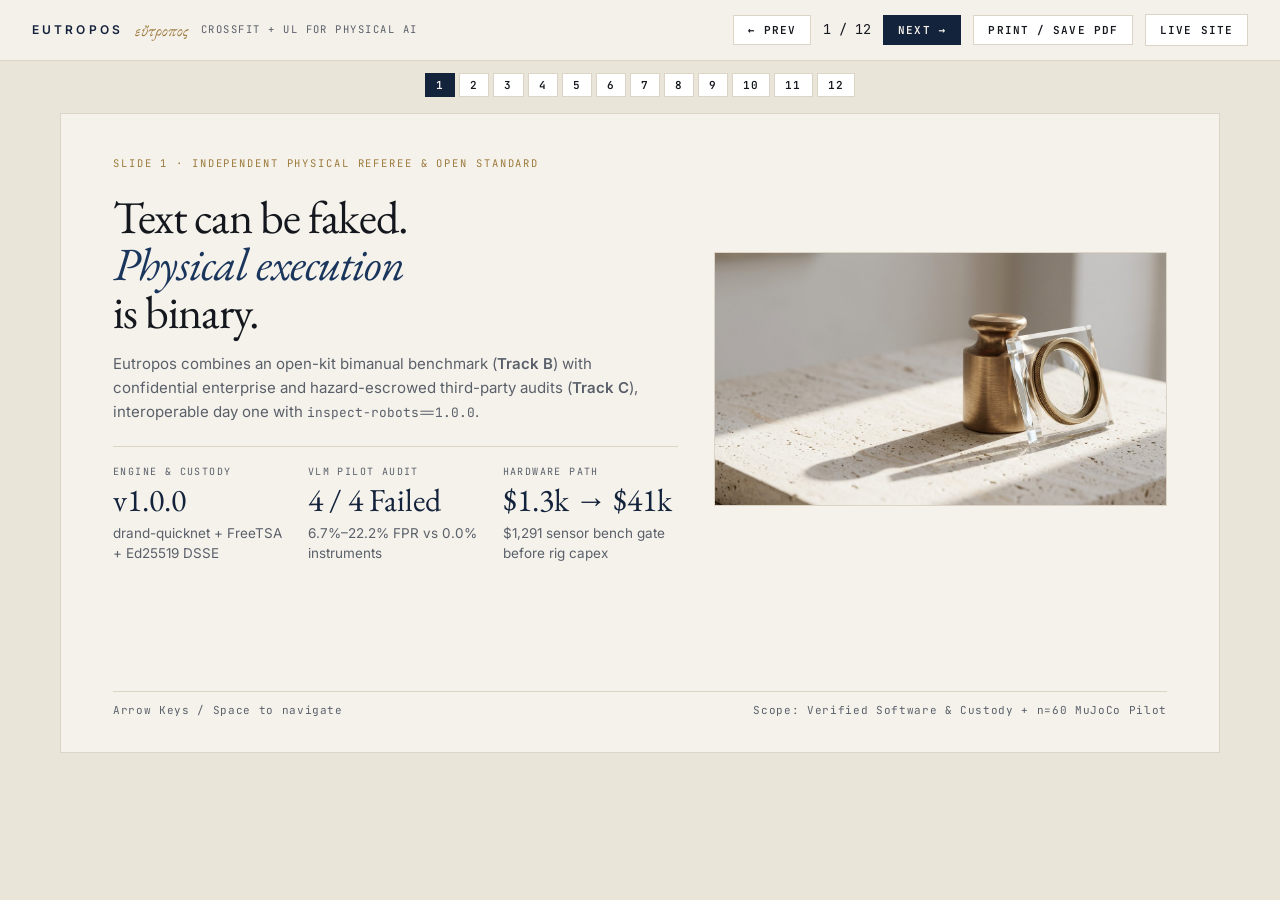
==== commit e4826e19: "Unify subpages, inline schematic, fact checks, and Option A pitch deck" ====
--- a/pitch/deck.html
+++ b/pitch/deck.html
@@ -12,15 +12,14 @@
     <div class="toolbar-group">
       <span class="brand-chip" data-brand="BRAND_NAME">Eutropos</span>
       <span class="brand-greek">εὔτροπος</span>
-      <span class="version-chip">v<span data-brand="VERSION">1.0.0</span></span>
-      <span class="small muted">CrossFit + UL for Physical AI</span>
+      <span class="toolbar-sub">CrossFit + UL for Physical AI</span>
     </div>
     <div class="toolbar-group">
       <button class="nav-btn" id="btn-prev" type="button">&larr; Prev</button>
       <span class="mono small" id="slide-counter">1 / 12</span>
       <button class="nav-btn primary" id="btn-next" type="button">Next &rarr;</button>
       <button class="nav-btn" id="btn-print" type="button">Print / Save PDF</button>
-      <a class="nav-btn" href="../site/index.html">Live Product Site</a>
+      <a class="nav-btn" href="../site/index.html">Live Site</a>
     </div>
   </header>
 
@@ -30,65 +29,72 @@
     <!-- Slide 1 -->
     <section class="slide active" data-slide="1">
       <div>
-        <p class="slide-eyebrow">Slide 1 &middot; Independent Physical Certification &amp; Open-Kit Standard</p>
-        <h1><span data-brand="BRAND_NAME">Eutropos</span>: Physical Capability Certified by Hidden Metrology &amp; Cryptography</h1>
-        <p class="lead">Combining an open-kit bimanual leaderboard (<strong>Track B</strong>) with confidential enterprise &amp; hazard-escrowed third-party audits (<strong>Track C</strong>), compatible day one with <code>inspect-robots==1.0.0</code>.</p>
-        <div class="grid-3 mt-1">
-          <div class="panel panel-teal">
-            <div class="small muted">Engine &amp; Custody</div>
-            <div class="big-num">v1.0.0</div>
-            <div class="small">Live <code>drand-quicknet</code> + FreeTSA + Ed25519 DSSE verified</div>
-          </div>
-          <div class="panel panel-fail">
-            <div class="small muted">3-Lab VLM Stop-Use Study</div>
-            <div class="big-num">4 / 4 Failed</div>
-            <div class="small">VLMs hit 6.7%–22.2% FPR vs 0.0% hidden instruments</div>
-          </div>
-          <div class="panel panel-warn">
-            <div class="small muted">Physical Rig Frontier</div>
-            <div class="big-num">$1.3k &rarr; $41k</div>
-            <div class="small">$1,291 A4 bench gate before $26.5k P1 / $40.9k P2</div>
-          </div>
-        </div>
-      </div>
-      <div class="slide-foot"><span>Arrow Keys / Space to navigate</span><span>Evidence: Built &amp; Verified Software + n=60 Sim Study</span></div>
+        <p class="slide-eyebrow">Slide 1 &middot; Independent Physical Referee &amp; Open Standard</p>
+        <div class="slide-hero-grid">
+          <div>
+            <h1>Text can be faked.<br/><em>Physical execution</em><br/>is binary.</h1>
+            <p class="lead">Eutropos combines an open-kit bimanual benchmark (<strong>Track B</strong>) with confidential enterprise and hazard-escrowed third-party audits (<strong>Track C</strong>), interoperable day one with <code>inspect-robots==1.0.0</code>.</p>
+            <div class="slide-hero-horizon">
+              <div>
+                <div class="horizon-label">Engine &amp; Custody</div>
+                <div class="big-num">v1.0.0</div>
+                <div class="small muted">drand-quicknet + FreeTSA + Ed25519 DSSE</div>
+              </div>
+              <div>
+                <div class="horizon-label">VLM Pilot Audit</div>
+                <div class="big-num">4 / 4 Failed</div>
+                <div class="small muted">6.7%&ndash;22.2% FPR vs 0.0% instruments</div>
+              </div>
+              <div>
+                <div class="horizon-label">Hardware Path</div>
+                <div class="big-num">$1.3k &rarr; $41k</div>
+                <div class="small muted">$1,291 sensor bench gate before rig capex</div>
+              </div>
+            </div>
+          </div>
+          <div class="slide-hero-media">
+            <img src="../site/img/pentelic-sculpture.jpg" alt="Brushed bronze metrology weight and sapphire lens on Cycladic travertine"/>
+          </div>
+        </div>
+      </div>
+      <div class="slide-foot"><span>Arrow Keys / Space to navigate</span><span>Scope: Verified Software &amp; Custody + n=60 MuJoCo Pilot</span></div>
     </section>
 
     <!-- Slide 2 -->
     <section class="slide" data-slide="2">
       <div>
         <p class="slide-eyebrow">Slide 2 &middot; Market Structure &amp; The Verification Gap</p>
-        <h2>Vision Judges &amp; Self-Reported Demos Stall Enterprise Physical Adoption</h2>
+        <h2>Vision Judges &amp; Self-Reported Reels Stall Physical Adoption</h2>
         <div class="grid-2 mt-1">
           <div class="panel panel-white">
             <h3>What Already Exists (Fact)</h3>
             <ul>
-              <li>Robotics labs ship impressive edited teleop reels and MuJoCo sim checkpoints.</li>
-              <li>Robocurve raised <strong>$10M</strong> seed (Sep 2026), shipped an open MIT harness (<code>112k+</code> installs), <code>6</code> rigs, and <code>4,239</code> logged runs scored mostly by VLM judges (<code>28/29</code> tasks).</li>
+              <li>Robotics teams publish curated teleoperation highlights and simulation checkpoints.</li>
+              <li>Robocurve raised <strong>$10M</strong> seed (Sep 2026), shipped MIT <code>inspect-robots</code> (<code>112k+</code> installs), <code>6</code> YAM rigs, and <code>4,239</code> logged runs scored in <code>28/29</code> public tasks by humans or VLM judges reading camera frames.</li>
             </ul>
           </div>
           <div class="panel panel-warn">
-            <h3>Four Open Structural Openings (Fact)</h3>
-            <ul>
-              <li><strong>Concealed Metrology:</strong> Calibrated scales, hidden overhead cameras, and cavity switches outside the model view.</li>
-              <li><strong>Signed Custody:</strong> Pre-beacon randomness &amp; append-only <code>SlotLedger</code> locking every abort/retry.</li>
-              <li><strong>Matched Teleop Ceiling:</strong> Human baseline wearing the same head stereo eyes on the same rig.</li>
-              <li><strong>Deception Resistance:</strong> Structured <code>S3</code> borderline &amp; <code>S4</code> optical traps.</li>
-            </ul>
-          </div>
-        </div>
-      </div>
-      <div class="slide-foot"><span>Source: Public Robocurve disclosures &amp; insurer policy audit</span><span>2 / 12</span></div>
+            <h3>Four Open Structural Gaps (Fact)</h3>
+            <ul>
+              <li><strong>Concealed Metrology:</strong> Calibrated scales, overhead cameras, and cavity switches outside the model optical view.</li>
+              <li><strong>Signed Custody:</strong> Future randomness commitments and append-only ledgers blocking silent retries or cherry-picking.</li>
+              <li><strong>Matched Human Baseline:</strong> Teleoperation ceiling measured through the exact head stereo cameras and fingers.</li>
+              <li><strong>Deception Resistance:</strong> Stratified borderline and optical decoy traps exposing visual ambiguity.</li>
+            </ul>
+          </div>
+        </div>
+      </div>
+      <div class="slide-foot"><span>Source: Public Robocurve disclosures &amp; insurer policy review</span><span>2 / 12</span></div>
     </section>
 
     <!-- Slide 3 -->
     <section class="slide" data-slide="3">
       <div>
-        <p class="slide-eyebrow">Slide 3 &middot; Experiment A4 (n=60 Stratified Blinded Study)</p>
-        <h2>All Four Frontier VLM Judge Pipelines Violated Stop-Use Thresholds</h2>
-        <p class="small muted">Bars show Overall FPR (red, n=45 negatives), S4 Deceptive Visual Traps FPR (amber, n=15), and S1 Clean Success FFR (blue, n=15). Pairwise McNemar: Anthropic Opus vs Google Neon exact <code>p = 0.0390625</code>.</p>
+        <p class="slide-eyebrow">Slide 3 &middot; Empirical Pilot (n=60 Stratified Blinded Study)</p>
+        <h2>All Four Frontier Vision Judges <em>Violated</em> Accuracy Thresholds</h2>
+        <p class="small muted">Bars compare overall false-pass rate (crimson, n=45 negatives), S4 optical decoys (amber, n=15), and S1 clean false-fail rate (indigo, n=15). Pairwise McNemar: Anthropic Opus vs Google Neon exact <code>p = 0.0390625</code>.</p>
         <div class="panel panel-white mt-1" id="deck-a4-chart">
-          <p class="mono small muted">Open via HTTP server to render interactive SVG bar chart (OpenAI Astra 17.8% FPR, Opus 22.2%, Dual 15.6%, Neon 6.7% vs Hidden Instruments 0.0%).</p>
+          <p class="mono small muted">Rendering empirical SVG chart...</p>
         </div>
         <div class="grid-4 mt-1 small">
           <div class="panel"><strong>OpenAI Astra</strong><br/>FPR 17.8% &middot; S1 FFR 26.7% &middot; &kappa; 0.510</div>
@@ -103,40 +109,40 @@
     <!-- Slide 4 -->
     <section class="slide" data-slide="4">
       <div>
-        <p class="slide-eyebrow">Slide 4 &middot; Why Pixels Lie</p>
-        <h2>Three Optical Failure Classes Caught 100% by Hidden Sensors</h2>
+        <p class="slide-eyebrow">Slide 4 &middot; Why Pixels Fail Reality</p>
+        <h2>Three Optical Failure Modes <em>Caught 100%</em> by Metrology</h2>
         <div class="grid-3 mt-1" id="deck-showcase">
-          <div class="panel panel-white"><strong>H2 S3 Partial Pour:</strong> All 4 VLMs false-PASS on 14.0 g vs 35.0 g min; CBCP-01 fails (-21 g).</div>
-          <div class="panel panel-white"><strong>E2 S4 Low-Density Decoy:</strong> 3 VLMs false-PASS matched-volume foam; scale fails mass density check.</div>
-          <div class="panel panel-white"><strong>H1 S4 Optical Illusion:</strong> Peg rests 0 mm above rim; collar switch reads open circuit.</div>
+          <div class="panel panel-white"><strong>H2 S3 Partial Pour:</strong> All 4 VLMs false-PASS on 14.0 g vs 35.0 g min; CBCP-01 rejects (-21 g).</div>
+          <div class="panel panel-white"><strong>E2 S4 Low-Density Decoy:</strong> 3 VLMs false-PASS matched-volume foam, Neon abstains; scale rejects mass deficit.</div>
+          <div class="panel panel-white"><strong>H1 S4 Optical Illusion:</strong> Peg rests 0 mm above rim; Neon false-PASS; collar switch stays open.</div>
         </div>
         <div class="panel panel-teal mt-1 small">
-          <strong>Key Empirical Contrast (Fact):</strong> On hollow copper-shell decoy <code>tr_10_919818</code> (<code>12.60 g</code> vs <code>37.20 g</code> target), visual appearance stayed indistinguishable across stereo frames while the <code>CBCP-01</code> 21B SI mass reading delivered an instantaneous deterministic rejection.
-        </div>
-      </div>
-      <div class="slide-foot"><span>Real stereo renders exported from sandbox/logs/a4-three-lab-60</span><span>4 / 12</span></div>
-    </section>
-
-    <!-- Slide 5 -->
-    <section class="slide" data-slide="5">
-      <div>
-        <p class="slide-eyebrow">Slide 5 &middot; Cryptographic &amp; Metrology Architecture</p>
-        <h2>Tamper-Evident End-to-End Custody (<code>eutropos-referee==1.0.0</code>)</h2>
-        <div class="grid-2 mt-1">
-          <div class="panel panel-white">
+          <strong>Key Empirical Contrast (Fact):</strong> On hollow copper decoy <code>tr_10_919818</code> (<code>12.60 g</code> vs <code>37.20 g</code> target), Opus and Dual voted <code>PASS</code> and Astra abstained (<code>UNSURE</code>), while Neon flagged shell thickness (<code>FAIL</code>). Concealed <code>CBCP-01</code> settled balance telemetry (<code>2.0 s</code> window) caught every mass, foam, and partial-pour failure deterministically (<code>0/60</code> errors).
+        </div>
+      </div>
+      <div class="slide-foot"><span>Blinded MuJoCo head-camera frames &middot; n = 60 three-lab pilot cohort</span><span>4 / 12</span></div>
+    </section>
+
+    <!-- Slide 5 (Obsidian Cryptographic Vault Slide) -->
+    <section class="slide slide-obsidian" data-slide="5">
+      <div>
+        <p class="slide-eyebrow">Slide 5 &middot; Cryptographic Custody &amp; Concealed Metrology</p>
+        <h2>Tamper-Evident End-to-End Custody (<em>eutropos-referee==1.0.0</em>)</h2>
+        <div class="grid-2 mt-1">
+          <div class="panel panel-obsidian">
             <h3>Concealed Referee Instruments</h3>
             <ul>
               <li><strong>CBCP-01 Balance:</strong> Continuous settled-window reads (<code>2.0 s</code>, <code>&le; 0.03 g</code> ripple) with hands-clear enforcement.</li>
-              <li><strong>Overhead Homography:</strong> Concealed camera tracks fiducial pan bezel (<code>&le; 0.5 mm</code> drift) and out-of-frame keeps.</li>
-              <li><strong>Fixture Sensors:</strong> Socket collar magnetic switch (<code>H1</code>) and optical/mass coin slot trap (<code>H4</code>).</li>
-            </ul>
-          </div>
-          <div class="panel panel-white">
+              <li><strong>Overhead Camera:</strong> Monocular overhead fixture tracks pan bezel drift (<code>&le; 0.5 mm</code>) outside the athlete feed.</li>
+              <li><strong>Fixture Sensors:</strong> Socket collar magnetic switch (<code>H1</code>) and isolated internal catch tray (<code>H4</code>).</li>
+            </ul>
+          </div>
+          <div class="panel panel-obsidian">
             <h3>Protocol v1.0 Cryptographic Custody</h3>
             <ul>
               <li><strong>Temporal Seal:</strong> Pre-beacon FreeTSA RFC 3161 commitment &rarr; future-round <code>drand-quicknet</code> seed &rarr; RFC 3161 session close.</li>
               <li><strong>SlotLedger Denominator:</strong> Every attempt, abort, start-fail, and retry hash-chained under Ed25519 DSSEv1 PAE.</li>
-              <li><strong>Sandbox &amp; Verifier:</strong> Win32 JobObject / POSIX <code>ProcessTreeGuard</code> + browser Web Crypto checker (zero server trust).</li>
+              <li><strong>Sandbox &amp; Verifier:</strong> Win32 JobObject / POSIX <code>ProcessTreeGuard</code> + offline browser Web Crypto checker.</li>
             </ul>
           </div>
         </div>
@@ -147,114 +153,114 @@
     <!-- Slide 6 -->
     <section class="slide" data-slide="6">
       <div>
-        <p class="slide-eyebrow">Slide 6 &middot; Pareto Hardware Standard (Zero V1 Bodily Compromise)</p>
-        <h2>Fixed Morphology Frontier: <code>P0</code> Sim &rarr; <code>P1</code> Base &rarr; <code>P2</code> Tactile</h2>
+        <p class="slide-eyebrow">Slide 6 &middot; Open Hardware Frontier &amp; Validation Gate</p>
+        <h2>Fixed Bodily Standard: <code>P0</code> Sim &rarr; <code>P1</code> Base &rarr; <code>P2</code> Tactile</h2>
         <table>
           <thead>
-            <tr><th>Profile</th><th>Arms &amp; 5-Finger Hands</th><th>Total DoF</th><th>Tactile &amp; Divisions</th><th>Est. BOM</th></tr>
+            <tr><th>Profile</th><th>Arms, Hands &amp; Sensors</th><th>Total DoF</th><th>Divisions</th><th>Est. BOM</th></tr>
           </thead>
           <tbody>
-            <tr><td><code>Stage 1 Bench</code></td><td>Radwag WTC 2000 + Basler ace 2 + Computar 8 mm</td><td>Sensor only</td><td>Physical A4 Gate (240 trials)</td><td><strong>$1,291</strong></td></tr>
-            <tr><td><code>P0</code></td><td>2x AgileX NERO + 2x Inspire/6-DoF hands (MuJoCo)</td><td>26 DoF</td><td>Deterministic simulator gate</td><td><strong>$0</strong></td></tr>
-            <tr><td><code>P1</code></td><td>2x I2RT YAM Ultra 2 ($8,798) + 2x ORCA v2.1 Base ($7,000)</td><td>46 DoF</td><td><code>blind-stereo-nontactile</code></td><td><strong>~$26,486</strong></td></tr>
-            <tr><td><code>P2</code></td><td>2x UFACTORY 850 ($17,998) + 2x ORCA v2.1 Touch ($12,200)</td><td>46 DoF</td><td>Tactile + <code>mask_tactile=True</code> non-tactile</td><td><strong>~$40,886</strong></td></tr>
+            <tr><td><strong>Stage 1 Bench</strong></td><td>Radwag WTC 2000 ($466) + Basler ace 2 + Computar 8 mm ($825)</td><td>Sensor gate</td><td>240-trial physical A4 validation</td><td><strong>$1,291</strong></td></tr>
+            <tr><td><strong>P0</strong></td><td>2x AgileX NERO + 2x 6-DoF 5-finger hands (MuJoCo)</td><td>26 DoF</td><td>Deterministic simulator gate</td><td><strong>$0</strong></td></tr>
+            <tr><td><strong>P1</strong></td><td>2x I2RT YAM Ultra 2 ($8,798) + 2x ORCA v2.1 Base ($7,000)</td><td>46 DoF</td><td><code>blind-stereo-nontactile</code></td><td><strong>~$26,486</strong></td></tr>
+            <tr><td><strong>P2</strong></td><td>2x UFACTORY 850 ($17,998) + 2x ORCA v2.1 Touch ($12,200)</td><td>46 DoF</td><td>Tactile + <code>mask_tactile=True</code> parity</td><td><strong>~$40,886</strong></td></tr>
           </tbody>
         </table>
         <div class="panel panel-warn mt-1 small">
-          <strong>Capital Discipline (Decision):</strong> Stereo upgrades (<code>ZED 2i</code> $529, <code>OAK-D LR</code> $809) trim $1,198–$1,478 off baseline allowances; high-cost/non-commercial hands (<code>Aero</code> discontinued/NC, <code>Wuji</code> $29.2k thermal limit, <code>Allegro</code> $28.6k 4-finger) stay excluded.
-        </div>
-      </div>
-      <div class="slide-foot"><span>Source: spec/PARETO-FRONTIER-v1.md &amp; profiles.py</span><span>6 / 12</span></div>
+          <strong>Early-Human Bodily Mandate (Decision):</strong> Fixed head stereo RGB + natural text input &mdash; zero wrist cameras, rendered depth maps, or workspace markers. Head camera alternatives (<code>ZED 2i</code> $529, <code>OAK-D LR</code> $809) lower stereo allowance costs by $1,198&ndash;$1,478 while non-commercial or thermal-limited alternatives stay excluded.
+        </div>
+      </div>
+      <div class="slide-foot"><span>Source: spec/PARETO-FRONTIER-v1.md &amp; rig_frontier.json</span><span>6 / 12</span></div>
     </section>
 
     <!-- Slide 7 -->
     <section class="slide" data-slide="7">
       <div>
-        <p class="slide-eyebrow">Slide 7 &middot; Canonical Task Bank &amp; Anti-Crutch Policy</p>
-        <h2>15 Canonical Families Paired With Anti-Gaming Physical Predicates</h2>
+        <p class="slide-eyebrow">Slide 7 &middot; Canonical Task Bank &amp; Anti-Crutch Rules</p>
+        <h2>15 Canonical Families Paired With <em>Physical Predicates</em></h2>
         <div class="grid-3 mt-1 small">
           <div class="panel panel-white">
-            <h3>Estimation (<code>E1–E4</code>)</h3>
+            <h3>Estimation (E1&ndash;E4)</h3>
             <ul>
               <li><strong>E1 Count by sight:</strong> Distinct token count corroborated by mass.</li>
-              <li><strong>E2 Measure by eye:</strong> Material density + net gain + spill.</li>
+              <li><strong>E2 Measure by eye:</strong> Material density + net gain + spill check.</li>
               <li><strong>E3 Arrange by desc:</strong> Declared frame + separation + flatness.</li>
               <li><strong>E4 Match picture:</strong> 3D pose + hidden block inventory.</li>
             </ul>
           </div>
           <div class="panel panel-white">
-            <h3>Dexterous &amp; Tools (<code>H1–H4</code>, <code>T1–T2</code>)</h3>
+            <h3>Dexterous &amp; Tools (H1&ndash;H4, T1&ndash;T2)</h3>
             <ul>
               <li><strong>H1 Insert:</strong> Keyed orientation + <code>&ge; 18 mm</code> depth switch.</li>
               <li><strong>H2 Opening:</strong> Stabilizing hold + net transfer mass.</li>
               <li><strong>H3 Soft / H4 Small:</strong> Pull topology; 0.2 s isolated slot drops.</li>
-              <li><strong>T1–T2 Tools:</strong> Working-surface causation; reach-envelope guard.</li>
-            </ul>
-          </div>
-          <div class="panel panel-white">
-            <h3>Language &amp; Compound (<code>L1–L3</code>, <code>I1–I2</code>)</h3>
+              <li><strong>T1&ndash;T2 Tools:</strong> Working-surface causation; reach guard.</li>
+            </ul>
+          </div>
+          <div class="panel panel-white">
+            <h3>Language &amp; Compound (L1&ndash;L3, I1&ndash;I2)</h3>
             <ul>
               <li><strong>L1 Conditional:</strong> Matched scene branch order transitions.</li>
               <li><strong>L2 World card:</strong> Logged visible label text vs sort outcome.</li>
               <li><strong>L3 Know when to stop:</strong> 1:1 paired impossible vs feasible controls.</li>
-              <li><strong>I1–I2 Procedures:</strong> Mixed sort + benign tracer procedure.</li>
-            </ul>
-          </div>
-        </div>
-        <div class="panel mt-1 small"><strong>Strict Anti-Crutch Rule (Decision):</strong> Stereo head RGB + text only; zero wrist cameras, zero oracle 6-DoF object poses, zero tactile leaks under masked divisions (<code>validate_dexterous_semantics</code> rejects mismatches at load time).</div>
-      </div>
-      <div class="slide-foot"><span>Implemented in generator.py &amp; families_15.py</span><span>7 / 12</span></div>
+              <li><strong>I1&ndash;I2 Procedures:</strong> Mixed sort + benign tracer procedure.</li>
+            </ul>
+          </div>
+        </div>
+        <div class="panel mt-1 small"><strong>Observation Boundary (Decision):</strong> Fixed head stereo RGB + natural text only; zero wrist cameras, rendered depth maps, oracle poses, or unmasked tactile leaks under non-tactile divisions (<code>validate_dexterous_semantics</code> rejects mismatches at load time).</div>
+      </div>
+      <div class="slide-foot"><span>Implemented in eutropos_referee/families_15.py &amp; profiles.py</span><span>7 / 12</span></div>
     </section>
 
     <!-- Slide 8 -->
     <section class="slide" data-slide="8">
       <div>
-        <p class="slide-eyebrow">Slide 8 &middot; Dual Commercial Engine (Track B + Track C)</p>
-        <h2>Public Season Certification Meets Confidential Escrow Audits</h2>
+        <p class="slide-eyebrow">Slide 8 &middot; Dual Commercial Structure</p>
+        <h2>Public Season Certification Meets <em>Confidential Audits</em></h2>
         <div class="grid-2 mt-1">
           <div class="panel panel-teal">
             <span class="badge badge-pass">Track B &middot; general-open</span>
-            <h3>Public Physical Standard &amp; Leaderboard</h3>
-            <ul>
-              <li>Open specs, deterministic generators, and public post-season bundle archives.</li>
-              <li>Every verified run pairs human teleop ceiling + scripted floor + complete slot denominator.</li>
-              <li>Monetization: Verified cell runs, hardware reference kits, and certified model-card badges.</li>
+            <h3>Public Standard &amp; Leaderboard</h3>
+            <ul>
+              <li>Open specifications, deterministic generators, and public post-season evidence archives.</li>
+              <li>Every verified run pairs human teleop body ceiling + scripted floor + complete slot denominator.</li>
+              <li>Revenue paths: verified cell evaluations, reference hardware kits, and signed model-card badges.</li>
             </ul>
           </div>
           <div class="panel panel-white">
             <span class="badge">Track C &middot; hazard-escrowed</span>
-            <h3>Private Bank &amp; Enterprise / Insurer Audits</h3>
-            <ul>
-              <li>Conceals <code>referee_targets.json</code> &amp; <code>seed_reveal.json</code> from public viewers.</li>
-              <li>Third parties verify crypto chronology &amp; denominators publicly; designated auditors inspect escrow traces.</li>
-              <li>Monetization: Recurring enterprise pre-deployment audits &amp; casualty/AIUC insurer risk benchmarks.</li>
-            </ul>
-          </div>
-        </div>
-      </div>
-      <div class="slide-foot"><span>Honest Caveat: Direct buyer interviews remain the priority to confirm paid demand</span><span>8 / 12</span></div>
+            <h3>Private Bank &amp; Insurer / Lab Audits</h3>
+            <ul>
+              <li>Conceals <code>referee_targets.json</code> and <code>seed_reveal.json</code> from public viewers.</li>
+              <li>Third parties verify crypto chronology and denominators publicly; authorized escrow auditors inspect private traces.</li>
+              <li>Revenue paths: recurring pre-deployment capability audits and underwriting benchmarks.</li>
+            </ul>
+          </div>
+        </div>
+      </div>
+      <div class="slide-foot"><span>Direct buyer discovery with labs and underwriters remains the next market validation step</span><span>8 / 12</span></div>
     </section>
 
     <!-- Slide 9 -->
     <section class="slide" data-slide="9">
       <div>
         <p class="slide-eyebrow">Slide 9 &middot; Day-1 Distribution Wedge</p>
-        <h2>Zero-Patch <code>inspect-robots==1.0.0</code> Integration Into Existing Pipelines</h2>
+        <h2>Seamless <em>inspect-robots==1.0.0</em> Ecosystem Compatibility</h2>
         <div class="grid-2 mt-1">
           <div class="panel panel-white">
             <h3>Upstream Compatibility Proven</h3>
             <ul>
-              <li>Implements <code>inspect_robots.registry</code> sensor, grader, and sandbox entry points cleanly with zero core patches.</li>
-              <li>Researchers run <code>eutropos-referee prove-instruments</code> directly inside existing <code>.venv</code> environments.</li>
-              <li>Seamless funnel from MuJoCo sim CI (<code>P0</code>) directly to physical Season cells (<code>P1</code>/<code>P2</code>).</li>
-            </ul>
-          </div>
-          <div class="panel panel-white">
-            <h3>Standalone Execution Also Built</h3>
-            <ul>
-              <li>Zero lock-in: <code>eutropos-referee prove-v1</code> &amp; closed-loop policy runner work outside Inspect Robots too.</li>
+              <li>Implements <code>inspect_robots.registry</code> sensor, grader, and sandbox entry points cleanly with zero core edits.</li>
+              <li>Researchers execute <code>eutropos-referee prove-instruments</code> directly inside existing evaluation environments.</li>
+              <li>Unified transition from MuJoCo simulation CI (<code>P0</code>) onto physical Season cells (<code>P1</code>/<code>P2</code>).</li>
+            </ul>
+          </div>
+          <div class="panel panel-white">
+            <h3>Standalone Custody Also Included</h3>
+            <ul>
+              <li>Independent operation: <code>eutropos-referee prove-v1</code> and closed-loop runners operate outside Inspect Robots cleanly.</li>
               <li>Hardened OCI athlete container profile (<code>--network=none --read-only --cap-drop=ALL</code>) + Win32/POSIX tree guards.</li>
-              <li>Offline browser verifier works on static hosts with zero backend APIs.</li>
+              <li>Offline browser Web Crypto verifier executes locally on static hosts with zero backend infrastructure.</li>
             </ul>
           </div>
         </div>
@@ -265,68 +271,68 @@
     <!-- Slide 10 -->
     <section class="slide" data-slide="10">
       <div>
-        <p class="slide-eyebrow">Slide 10 &middot; Epistemic Scorecard (Today vs Next Gates)</p>
-        <h2>What Is Verified Now vs Sequenced Physical Milestones</h2>
+        <p class="slide-eyebrow">Slide 10 &middot; Epistemic Scorecard (Today vs. Next Gates)</p>
+        <h2>Verified Software Today &middot; <em>Sequenced Physical Gates</em></h2>
         <div class="grid-2 mt-1">
           <div class="panel panel-teal">
-            <h3>Verified &amp; Shipped Today (Fact)</h3>
-            <ul>
-              <li><code>eutropos-referee==1.0.0</code> wheel, CLI, OCI container blueprint, &amp; OS process guards.</li>
-              <li>Live <code>drand-quicknet</code> + FreeTSA RFC 3161 + DSSE bundles + browser Web Crypto verifier.</li>
-              <li>Blinded <code>n=60</code> 3-lab VLM judge experiment + stereo failure archive.</li>
-              <li>Exported CSP-strict web product site &amp; multi-track presentation kit.</li>
+            <h3>Built &amp; Verified Today (Fact)</h3>
+            <ul>
+              <li><code>eutropos-referee==1.0.0</code> package, CLI, OCI container blueprint, and OS process guards.</li>
+              <li>Live <code>drand-quicknet</code> + FreeTSA RFC 3161 + DSSE bundles + offline browser Web Crypto verifier.</li>
+              <li>Blinded <code>n = 60</code> three-lab VLM judge experiment and curated stereo failure archive.</li>
+              <li>Public CSP-strict web product site and multi-track presentation deck.</li>
             </ul>
           </div>
           <div class="panel panel-warn">
-            <h3>Gated Physical Milestones (Decision)</h3>
-            <ul>
-              <li><strong>Gate 1 (<code>$1,291</code>):</strong> Assemble A4 Radwag/Basler bench; complete <code>240</code> physical trials.</li>
-              <li><strong>Gate 2 (RFQs settled):</strong> Verify YAM Ultra 2 torque/flange &amp; ORCA Touch thermal endurance; procure <code>P2</code> rig.</li>
-              <li><strong>Gate 3 (Season-0):</strong> Record human teleop ceiling across all 15 families and launch live open submissions.</li>
-              <li><strong>Gate 4 (Buyer GTM):</strong> Convert lab safety &amp; insurance discovery calls into <code>Track C</code> escrow pilots.</li>
-            </ul>
-          </div>
-        </div>
-      </div>
-      <div class="slide-foot"><span>Zero conflation of simulation validation with physical completion</span><span>10 / 12</span></div>
+            <h3>Upcoming Physical Gates (Decision)</h3>
+            <ul>
+              <li><strong>Gate 1 ($1,291):</strong> Assemble Radwag WTC 2000 + Basler ace 2 bench; run <code>240</code> physical validation trials.</li>
+              <li><strong>Gate 2 (After RFQs):</strong> Confirm YAM Ultra 2 torque/flange &amp; ORCA Touch thermal limits; procure <code>P2</code> rig.</li>
+              <li><strong>Gate 3 (Season-0):</strong> Record human teleoperation ceilings across 15 families and open live public submissions.</li>
+              <li><strong>Gate 4 (Buyer GTM):</strong> Convert lab safety and underwriting discovery into <code>Track C</code> escrow pilots.</li>
+            </ul>
+          </div>
+        </div>
+      </div>
+      <div class="slide-foot"><span>Simulation verification and physical bench completion remain explicitly separated</span><span>10 / 12</span></div>
     </section>
 
     <!-- Slide 11 -->
     <section class="slide" data-slide="11">
       <div>
-        <p class="slide-eyebrow">Slide 11 &middot; Defensibility &amp; Transparent Risks</p>
-        <h2>Open Code Creates Adoption; Sealed Metrology Creates the Moat</h2>
-        <div class="grid-2 mt-1">
-          <div class="panel panel-white">
-            <h3>Compounding Moats (Inference)</h3>
-            <ul>
-              <li>Open generators/CLI accelerate standardization and citation density across labs.</li>
-              <li>Accredited physical cells, sealed pre-beacon ledgers, and private hazard-escrow banks capture trust-sensitive budgets.</li>
-              <li>Neutrality: certified referee with zero model-training conflicts of interest.</li>
+        <p class="slide-eyebrow">Slide 11 &middot; Defensibility &amp; Open Risks</p>
+        <h2>Open Code Drives Adoption; <em>Sealed Metrology</em> Builds the Moat</h2>
+        <div class="grid-2 mt-1">
+          <div class="panel panel-white">
+            <h3>Compounding Defensibility (Inference)</h3>
+            <ul>
+              <li>Open generators and CLI tooling drive ecosystem integration and citation density across labs.</li>
+              <li>Accredited physical cells, pre-beacon ledgers, and private hazard-escrow banks anchor trust-critical audits.</li>
+              <li>Structural independence: zero competing foundation-model training conflicts of interest.</li>
             </ul>
           </div>
           <div class="panel panel-fail">
-            <h3>Explicit Unknowns We Track Openly (Unknown)</h3>
-            <ul>
-              <li>No signed physical insurance or regulatory mandate exists yet; customer urgency needs live validation.</li>
-              <li>YAM Ultra 2 full-reach stability and ORCA Touch sustained heat behavior remain unquoted pending vendor replies.</li>
-              <li>240-trial physical A4 FPR has not yet been measured on physical liquids/solids.</li>
-            </ul>
-          </div>
-        </div>
-      </div>
-      <div class="slide-foot"><span>Honest evidence labeling builds investor &amp; lab credibility</span><span>11 / 12</span></div>
+            <h3>Explicit Open Risks (Unknown)</h3>
+            <ul>
+              <li>Enterprise procurement urgency requires direct live buyer validation beyond published safety frameworks.</li>
+              <li>YAM Ultra 2 full-reach stability and ORCA Touch sustained heat limits await formal vendor RFQ replies.</li>
+              <li>Confirmatory 240-trial physical false-pass error rates await Stage-1 bench data collection.</li>
+            </ul>
+          </div>
+        </div>
+      </div>
+      <div class="slide-foot"><span>Explicit evidence separation strengthens institutional credibility</span><span>11 / 12</span></div>
     </section>
 
     <!-- Slide 12 -->
     <section class="slide" data-slide="12">
       <div>
-        <p class="slide-eyebrow">Slide 12 &middot; Choose Audience Track &amp; Collaboration Scope</p>
-        <h2>Modular Paths Forward Across Partner &amp; Capital Profiles</h2>
+        <p class="slide-eyebrow">Slide 12 &middot; Audience Tracks &amp; Collaboration Scope</p>
+        <h2>Modular Collaboration Paths Across <em>Partner &amp; Capital</em> Tiers</h2>
         <div class="track-bar mt-1" role="tablist" aria-label="Select pitch track">
           <button class="track-btn" data-track="partner" type="button">1. Lab / Partner ($0 Ask)</button>
-          <button class="track-btn active" data-track="lean" type="button">2. Lean Pilot ($250k–$500k)</button>
-          <button class="track-btn" data-track="preseed" type="button">3. Pre-Seed ($1.5M–$3M)</button>
+          <button class="track-btn active" data-track="lean" type="button">2. Lean Pilot ($250k&ndash;$500k)</button>
+          <button class="track-btn" data-track="preseed" type="button">3. Pre-Seed ($1.5M&ndash;$3M)</button>
           <button class="track-btn" data-track="seed" type="button">4. Institutional Seed ($5M+)</button>
         </div>
         <div id="track-detail"></div>
--- a/pitch/deck.css
+++ b/pitch/deck.css
@@ -1,25 +1,141 @@
+/* Self-hosted OFL 1.1 Web Fonts */
+@font-face {
+  font-family: "EB Garamond";
+  font-style: normal;
+  font-display: swap;
+  font-weight: 400;
+  src: url("../site/fonts/eb-garamond-latin-400-normal.woff2") format("woff2");
+  unicode-range: U+0000-00FF,U+0131,U+0152-0153,U+02BB-02BC,U+02C6,U+02DA,U+02DC,U+0304,U+0308,U+0329,U+2000-206F,U+20AC,U+2122,U+2191,U+2193,U+2212,U+2215,U+FEFF,U+FFFD;
+}
+@font-face {
+  font-family: "EB Garamond";
+  font-style: normal;
+  font-display: swap;
+  font-weight: 500;
+  src: url("../site/fonts/eb-garamond-latin-500-normal.woff2") format("woff2");
+  unicode-range: U+0000-00FF,U+0131,U+0152-0153,U+02BB-02BC,U+02C6,U+02DA,U+02DC,U+0304,U+0308,U+0329,U+2000-206F,U+20AC,U+2122,U+2191,U+2193,U+2212,U+2215,U+FEFF,U+FFFD;
+}
+@font-face {
+  font-family: "EB Garamond";
+  font-style: italic;
+  font-display: swap;
+  font-weight: 400;
+  src: url("../site/fonts/eb-garamond-greek-ext-400-italic.woff2") format("woff2");
+  unicode-range: U+1F00-1FFF;
+}
+@font-face {
+  font-family: "EB Garamond";
+  font-style: italic;
+  font-display: swap;
+  font-weight: 400;
+  src: url("../site/fonts/eb-garamond-greek-400-italic.woff2") format("woff2");
+  unicode-range: U+0370-0377,U+037A-037F,U+0384-038A,U+038C,U+038E-03A1,U+03A3-03FF;
+}
+@font-face {
+  font-family: "EB Garamond";
+  font-style: italic;
+  font-display: swap;
+  font-weight: 400;
+  src: url("../site/fonts/eb-garamond-latin-400-italic.woff2") format("woff2");
+  unicode-range: U+0000-00FF,U+0131,U+0152-0153,U+02BB-02BC,U+02C6,U+02DA,U+02DC,U+0304,U+0308,U+0329,U+2000-206F,U+20AC,U+2122,U+2191,U+2193,U+2212,U+2215,U+FEFF,U+FFFD;
+}
+
+@font-face {
+  font-family: "Inter";
+  font-style: normal;
+  font-display: swap;
+  font-weight: 400;
+  src: url("../site/fonts/inter-greek-400-normal.woff2") format("woff2");
+  unicode-range: U+0370-0377,U+037A-037F,U+0384-038A,U+038C,U+038E-03A1,U+03A3-03FF;
+}
+@font-face {
+  font-family: "Inter";
+  font-style: normal;
+  font-display: swap;
+  font-weight: 400;
+  src: url("../site/fonts/inter-latin-400-normal.woff2") format("woff2");
+  unicode-range: U+0000-00FF,U+0131,U+0152-0153,U+02BB-02BC,U+02C6,U+02DA,U+02DC,U+0304,U+0308,U+0329,U+2000-206F,U+20AC,U+2122,U+2191,U+2193,U+2212,U+2215,U+FEFF,U+FFFD;
+}
+@font-face {
+  font-family: "Inter";
+  font-style: normal;
+  font-display: swap;
+  font-weight: 500;
+  src: url("../site/fonts/inter-latin-500-normal.woff2") format("woff2");
+  unicode-range: U+0000-00FF,U+0131,U+0152-0153,U+02BB-02BC,U+02C6,U+02DA,U+02DC,U+0304,U+0308,U+0329,U+2000-206F,U+20AC,U+2122,U+2191,U+2193,U+2212,U+2215,U+FEFF,U+FFFD;
+}
+@font-face {
+  font-family: "Inter";
+  font-style: normal;
+  font-display: swap;
+  font-weight: 600;
+  src: url("../site/fonts/inter-greek-600-normal.woff2") format("woff2");
+  unicode-range: U+0370-0377,U+037A-037F,U+0384-038A,U+038C,U+038E-03A1,U+03A3-03FF;
+}
+@font-face {
+  font-family: "Inter";
+  font-style: normal;
+  font-display: swap;
+  font-weight: 600;
+  src: url("../site/fonts/inter-latin-600-normal.woff2") format("woff2");
+  unicode-range: U+0000-00FF,U+0131,U+0152-0153,U+02BB-02BC,U+02C6,U+02DA,U+02DC,U+0304,U+0308,U+0329,U+2000-206F,U+20AC,U+2122,U+2191,U+2193,U+2212,U+2215,U+FEFF,U+FFFD;
+}
+
+@font-face {
+  font-family: "JetBrains Mono";
+  font-style: normal;
+  font-display: swap;
+  font-weight: 400;
+  src: url("../site/fonts/jetbrains-mono-greek-400-normal.woff2") format("woff2");
+  unicode-range: U+0370-0377,U+037A-037F,U+0384-038A,U+038C,U+038E-03A1,U+03A3-03FF;
+}
+@font-face {
+  font-family: "JetBrains Mono";
+  font-style: normal;
+  font-display: swap;
+  font-weight: 400;
+  src: url("../site/fonts/jetbrains-mono-latin-400-normal.woff2") format("woff2");
+  unicode-range: U+0000-00FF,U+0131,U+0152-0153,U+02BB-02BC,U+02C6,U+02DA,U+02DC,U+0304,U+0308,U+0329,U+2000-206F,U+20AC,U+2122,U+2191,U+2193,U+2212,U+2215,U+FEFF,U+FFFD;
+}
+@font-face {
+  font-family: "JetBrains Mono";
+  font-style: normal;
+  font-display: swap;
+  font-weight: 600;
+  src: url("../site/fonts/jetbrains-mono-latin-600-normal.woff2") format("woff2");
+  unicode-range: U+0000-00FF,U+0131,U+0152-0153,U+02BB-02BC,U+02C6,U+02DA,U+02DC,U+0304,U+0308,U+0329,U+2000-206F,U+20AC,U+2122,U+2191,U+2193,U+2212,U+2215,U+FEFF,U+FFFD;
+}
+
 :root {
-  --bg: #ECEAE3;
-  --surface: #F6F4EF;
-  --surface-card: #FAF8F4;
-  --surface-alt: #ECEAE3;
-  --ink: #151A21;
-  --muted: #525B66;
-  --border: #D5D0C5;
-  --accent: #1B365D;
+  --bg: #EAE5D9;
+  --surface: #F5F2EB;
+  --surface-card: #FFFFFF;
+  --surface-alt: #EAE5D9;
+  --ink: #14171D;
+  --muted: #5A606A;
+  --border: #DCD5C7;
+  --accent: #14233C;
+  --aegean-soft: #1B365D;
   --bronze: #9C7A3C;
+  --champagne: #C8AA74;
+  --obsidian: #07090D;
+  --obsidian-panel: #0D1118;
+  --obsidian-line: rgba(200, 170, 116, 0.24);
+  --ivory: #F5F2EB;
+  --platinum: rgba(245, 242, 235, 0.76);
   --teal: #1F5E4B;
   --teal-bg: #EAF2EF;
   --teal-border: #B7D3C9;
-  --crimson: #B43B28;
+  --crimson: #9C2F1E;
   --crimson-bg: #FBEFEB;
   --crimson-border: #E5B8B0;
-  --amber: #9A6B26;
+  --amber: #8B6522;
   --amber-bg: #FBF6EC;
   --amber-border: #E3D2AE;
-  --mono: ui-monospace, SFMono-Regular, Menlo, Consolas, monospace;
-  --sans: "Inter", "Helvetica Neue", system-ui, -apple-system, "Segoe UI", Roboto, Arial, sans-serif;
-  --serif: "Iowan Old Style", "Palatino Linotype", Georgia, serif;
+  --display: "EB Garamond", Georgia, serif;
+  --serif: "EB Garamond", Georgia, serif;
+  --sans: "Inter", "Helvetica Neue", system-ui, -apple-system, Arial, sans-serif;
+  --mono: "JetBrains Mono", ui-monospace, SFMono-Regular, Menlo, Consolas, monospace;
 }
 
 * { box-sizing: border-box; }
@@ -30,61 +146,63 @@
   background: var(--bg);
   color: var(--ink);
   font-family: var(--sans);
-  line-height: 1.46;
+  line-height: 1.48;
   -webkit-font-smoothing: antialiased;
 }
 
 code {
   font-family: var(--mono);
   font-size: 0.86em;
-  background: var(--surface-alt);
-  padding: 0.08rem 0.32rem;
-  border-radius: 2px;
-  border: 1px solid var(--border);
-}
-
+  background: transparent;
+  padding: 0;
+  border: none;
+  color: inherit;
+}
+
+/* ==================== TOOLBAR & CONTROLS ==================== */
 .deck-toolbar {
   position: sticky;
   top: 0;
   z-index: 30;
-  background: var(--surface);
+  background: rgba(245, 242, 235, 0.94);
   border-bottom: 1px solid var(--border);
-  padding: 0.65rem 1.25rem;
+  padding: 14px 32px;
   display: flex;
   flex-wrap: wrap;
   align-items: center;
   justify-content: space-between;
-  gap: 0.75rem;
+  gap: 14px;
 }
 
 .toolbar-group {
   display: flex;
   flex-wrap: wrap;
   align-items: center;
-  gap: 0.55rem;
+  gap: 12px;
 }
 
 .brand-chip {
-  font-weight: 600;
-  font-size: 0.98rem;
+  font-family: var(--sans);
+  font-size: 12px;
+  font-weight: 600;
+  letter-spacing: 0.26em;
+  text-transform: uppercase;
   color: var(--accent);
 }
 
 .brand-greek {
   font-family: var(--serif);
   font-style: italic;
-  font-size: 0.88rem;
+  font-size: 16.5px;
   color: var(--bronze);
 }
 
-.version-chip {
-  font-family: var(--mono);
-  font-size: 0.74rem;
+.toolbar-sub {
+  font-family: var(--mono);
+  font-size: 10.5px;
+  letter-spacing: 0.14em;
+  text-transform: uppercase;
   color: var(--muted);
-  background: var(--surface-card);
-  border: 1px solid var(--border);
-  padding: 0.12rem 0.44rem;
-  border-radius: 2px;
 }
 
 .nav-btn,
@@ -93,9 +211,12 @@
   border: 1px solid var(--border);
   background: var(--surface-card);
   color: var(--ink);
-  border-radius: 2px;
-  padding: 0.35rem 0.75rem;
-  font-size: 0.84rem;
+  border-radius: 0;
+  padding: 7px 14px;
+  font-family: var(--mono);
+  font-size: 11px;
+  letter-spacing: 0.1em;
+  text-transform: uppercase;
   font-weight: 600;
   cursor: pointer;
   text-decoration: none;
@@ -112,37 +233,36 @@
 .track-btn.active,
 .jump-dot.active {
   background: var(--accent);
-  color: #F6F4EF;
+  color: var(--ivory);
   border-color: var(--accent);
 }
 
 .jump-strip {
   display: flex;
   flex-wrap: wrap;
-  gap: 0.28rem;
+  gap: 4px;
   justify-content: center;
-  padding: 0.55rem 1rem 0;
+  padding: 12px 16px 0;
 }
 
 .jump-dot {
-  padding: 0.22rem 0.52rem;
-  font-family: var(--mono);
-  font-size: 0.74rem;
-}
-
+  padding: 4px 10px;
+}
+
+/* ==================== STAGE & SLIDE ARCHITECTURE ==================== */
 .deck-stage {
-  max-width: 1160px;
-  margin: 0.85rem auto 2.5rem;
-  padding: 0 1rem;
+  max-width: 1200px;
+  margin: 16px auto 44px;
+  padding: 0 20px;
 }
 
 .slide {
   display: none;
   background: var(--surface);
   border: 1px solid var(--border);
-  border-radius: 2px;
-  padding: 2.15rem 2.35rem;
-  min-height: 620px;
+  border-radius: 0;
+  padding: 42px 52px 34px;
+  min-height: 640px;
   flex-direction: column;
   justify-content: space-between;
 }
@@ -153,109 +273,191 @@
 
 .slide-eyebrow {
   font-family: var(--mono);
-  font-size: 0.75rem;
-  text-transform: uppercase;
-  letter-spacing: 0.1em;
+  font-size: 10.5px;
+  text-transform: uppercase;
+  letter-spacing: 0.18em;
   color: var(--bronze);
-  margin: 0 0 0.45rem;
+  margin: 0 0 10px;
 }
 
 .slide h1 {
-  font-size: clamp(1.75rem, 2.8vw, 2.38rem);
-  font-weight: 600;
-  line-height: 1.12;
-  margin: 0 0 0.75rem;
-  letter-spacing: -0.025em;
-  color: var(--ink);
-}
-
-.slide h2 {
-  font-size: clamp(1.38rem, 2.2vw, 1.78rem);
-  font-weight: 600;
-  line-height: 1.18;
-  margin: 0 0 0.75rem;
+  font-family: var(--display);
+  font-weight: 400;
+  font-size: clamp(2.3rem, 3.6vw, 3.25rem);
+  line-height: 1.03;
+  margin: 0 0 16px;
   letter-spacing: -0.02em;
   color: var(--ink);
 }
 
+.slide h2 {
+  font-family: var(--display);
+  font-weight: 400;
+  font-size: clamp(1.75rem, 2.5vw, 2.3rem);
+  line-height: 1.08;
+  margin: 0 0 14px;
+  letter-spacing: -0.015em;
+  color: var(--ink);
+}
+
+.slide h1 em,
+.slide h2 em {
+  font-style: italic;
+  color: var(--aegean-soft);
+}
+
 .slide h3 {
-  font-size: 1rem;
-  font-weight: 600;
-  margin: 0.35rem 0 0.4rem;
+  font-family: var(--display);
+  font-size: 1.32rem;
+  font-weight: 400;
+  line-height: 1.18;
+  margin: 4px 0 8px;
+  color: var(--ink);
 }
 
 .lead {
-  font-size: 1.03rem;
+  font-size: 15px;
   color: var(--muted);
-  max-width: 78ch;
-  margin: 0 0 1rem;
-}
-
-.grid-2 { display: grid; grid-template-columns: repeat(2, minmax(0, 1fr)); gap: 1rem; }
-.grid-3 { display: grid; grid-template-columns: repeat(3, minmax(0, 1fr)); gap: 0.9rem; }
-.grid-4 { display: grid; grid-template-columns: repeat(4, minmax(0, 1fr)); gap: 0.85rem; }
+  max-width: 72ch;
+  margin: 0 0 16px;
+  line-height: 1.6;
+}
+
+/* Slide 1 Pentelic Hero Split */
+.slide-hero-grid {
+  display: grid;
+  grid-template-columns: 1.22fr 0.98fr;
+  gap: 36px;
+  align-items: center;
+  margin-top: 22px;
+}
+
+.slide-hero-media {
+  position: relative;
+  overflow: hidden;
+  border: 1px solid var(--border);
+  background: var(--surface);
+}
+
+.slide-hero-media img {
+  width: 100%;
+  height: auto;
+  display: block;
+}
+
+.slide-hero-horizon {
+  display: grid;
+  grid-template-columns: repeat(3, minmax(0, 1fr));
+  gap: 20px;
+  padding-top: 18px;
+  margin-top: 22px;
+  border-top: 1px solid var(--border);
+}
+
+.horizon-label {
+  font-family: var(--mono);
+  font-size: 10px;
+  letter-spacing: 0.14em;
+  text-transform: uppercase;
+  color: var(--muted);
+}
+
+/* Layouts & Panels */
+.grid-2 { display: grid; grid-template-columns: repeat(2, minmax(0, 1fr)); gap: 18px; }
+.grid-3 { display: grid; grid-template-columns: repeat(3, minmax(0, 1fr)); gap: 16px; }
+.grid-4 { display: grid; grid-template-columns: repeat(4, minmax(0, 1fr)); gap: 14px; }
 
 @media screen and (max-width: 820px) {
-  .grid-2, .grid-3, .grid-4 { grid-template-columns: 1fr; }
-  .slide { padding: 1.3rem; min-height: auto; }
+  .slide-hero-grid, .slide-hero-horizon, .grid-2, .grid-3, .grid-4 { grid-template-columns: 1fr; }
+  .slide { padding: 24px 20px; min-height: auto; }
 }
 
 .panel {
   border: 1px solid var(--border);
-  border-radius: 2px;
-  padding: 0.95rem 1.08rem;
+  border-radius: 0;
+  padding: 16px 18px;
   background: var(--surface-alt);
 }
 
-.panel-white {
-  background: var(--surface-card);
-}
-
-.panel-teal {
-  background: var(--teal-bg);
-  border-color: var(--teal-border);
-}
-
-.panel-warn {
-  background: var(--amber-bg);
-  border-color: var(--amber-border);
-}
-
-.panel-fail {
-  background: var(--crimson-bg);
-  border-color: var(--crimson-border);
+.panel-white { background: var(--surface-card); }
+.panel-teal { background: var(--teal-bg); border-color: var(--teal-border); }
+.panel-warn { background: var(--amber-bg); border-color: var(--amber-border); }
+.panel-fail { background: var(--crimson-bg); border-color: var(--crimson-border); }
+
+/* Slide 5 Obsidian Custody (defined after .panel to win cascade cleanly) */
+.slide.slide-obsidian {
+  background: var(--obsidian);
+  border-color: var(--obsidian-line);
+  color: var(--ivory);
+}
+
+.slide-obsidian .slide-eyebrow {
+  color: var(--champagne);
+}
+
+.slide-obsidian h2 {
+  color: var(--ivory);
+}
+
+.slide-obsidian h2 em {
+  color: var(--champagne);
+}
+
+.slide-obsidian li {
+  color: var(--platinum);
+}
+
+.slide-obsidian .slide-foot {
+  border-top-color: var(--obsidian-line);
+  color: rgba(245, 242, 235, 0.65);
+}
+
+.panel.panel-obsidian {
+  background: var(--obsidian-panel);
+  border-color: var(--obsidian-line);
+  color: var(--ivory);
+}
+
+.panel.panel-obsidian h3 {
+  color: var(--champagne);
+}
+
+.panel.panel-obsidian li strong {
+  color: #FFFFFF;
 }
 
 .big-num {
-  font-family: var(--mono);
-  font-size: 1.62rem;
-  font-weight: 600;
-  line-height: 1.15;
-  margin: 0.15rem 0 0.25rem;
+  font-family: var(--display);
+  font-size: 2rem;
+  font-weight: 400;
+  line-height: 1.05;
+  margin: 4px 0 6px;
   color: var(--accent);
 }
 
-.small { font-size: 0.86rem; }
+.small { font-size: 13.5px; }
 .muted { color: var(--muted); }
 .mono { font-family: var(--mono); }
-.mt-1 { margin-top: 0.75rem; }
+.mt-1 { margin-top: 14px; }
 
 ul {
-  margin: 0.4rem 0;
-  padding-left: 1.2rem;
+  margin: 6px 0;
+  padding-left: 18px;
 }
 
 li {
-  margin-bottom: 0.32rem;
+  margin-bottom: 6px;
 }
 
 .badge {
   display: inline-block;
   font-family: var(--mono);
-  font-size: 0.72rem;
-  font-weight: 700;
-  padding: 0.15rem 0.5rem;
-  border-radius: 2px;
+  font-size: 10.5px;
+  font-weight: 600;
+  letter-spacing: 0.08em;
+  text-transform: uppercase;
+  padding: 3px 9px;
+  border-radius: 0;
   border: 1px solid var(--border);
   background: var(--surface-card);
   color: var(--ink);
@@ -266,12 +468,13 @@
 .badge-warn { background: var(--amber-bg); color: var(--amber); border-color: var(--amber-border); }
 
 .slide-foot {
-  margin-top: 1.25rem;
-  padding-top: 0.65rem;
+  margin-top: 20px;
+  padding-top: 10px;
   border-top: 1px solid var(--border);
   display: flex;
   justify-content: space-between;
-  font-size: 0.77rem;
+  font-size: 11px;
+  letter-spacing: 0.06em;
   color: var(--muted);
   font-family: var(--mono);
 }
@@ -279,14 +482,14 @@
 .mini-stereo {
   display: grid;
   grid-template-columns: 1fr 1fr;
-  gap: 0.45rem;
-  margin: 0.45rem 0;
+  gap: 8px;
+  margin: 8px 0;
 }
 
 .mini-stereo img {
   width: 100%;
   height: auto;
-  border-radius: 2px;
+  border-radius: 0;
   border: 1px solid var(--border);
 }
 
@@ -299,18 +502,18 @@
 .track-bar {
   display: flex;
   flex-wrap: wrap;
-  gap: 0.5rem;
-  margin-bottom: 0.9rem;
+  gap: 8px;
+  margin-bottom: 14px;
 }
 
 table {
   width: 100%;
   border-collapse: collapse;
-  font-size: 0.85rem;
+  font-size: 13.5px;
 }
 
 th, td {
-  padding: 0.48rem 0.62rem;
+  padding: 9px 11px;
   border-bottom: 1px solid var(--border);
   text-align: left;
 }
@@ -318,8 +521,10 @@
 th {
   background: var(--surface-alt);
   font-family: var(--mono);
-  font-size: 0.76rem;
-  font-weight: 700;
+  font-size: 10.5px;
+  letter-spacing: 0.08em;
+  text-transform: uppercase;
+  font-weight: 600;
   color: var(--muted);
 }
 
@@ -334,7 +539,7 @@
 
 @media print {
   html, body {
-    background: #F6F4EF;
+    background: #F5F2EB;
     margin: 0;
     padding: 0;
     -webkit-print-color-adjust: exact;
@@ -342,12 +547,14 @@
   }
   .deck-toolbar, .jump-strip, .track-bar { display: none !important; }
   .deck-stage { max-width: none; width: 13.333in; margin: 0; padding: 0; }
+  .slide-hero-grid { grid-template-columns: 1.25fr 0.95fr !important; }
+  .slide-hero-horizon { grid-template-columns: repeat(3, minmax(0, 1fr)) !important; }
   .grid-2 { grid-template-columns: repeat(2, minmax(0, 1fr)) !important; }
   .grid-3 { grid-template-columns: repeat(3, minmax(0, 1fr)) !important; }
   .grid-4 { grid-template-columns: repeat(4, minmax(0, 1fr)) !important; }
   .slide {
     display: flex !important;
-    background: #F6F4EF;
+    background: #F5F2EB;
     width: 13.333in;
     height: 7.5in;
     min-height: 7.5in;
@@ -363,15 +570,19 @@
     page-break-inside: avoid;
     break-inside: avoid;
   }
+  .slide.slide-obsidian {
+    background: #07090D !important;
+    color: #F5F2EB !important;
+  }
   .slide:last-child {
     page-break-after: auto;
     break-after: auto;
   }
   .deck-chart-svg {
-    max-height: 290px;
+    max-height: 270px;
     width: 100%;
   }
   .slide-foot {
-    margin-top: 0.75rem;
+    margin-top: 12px;
   }
 }
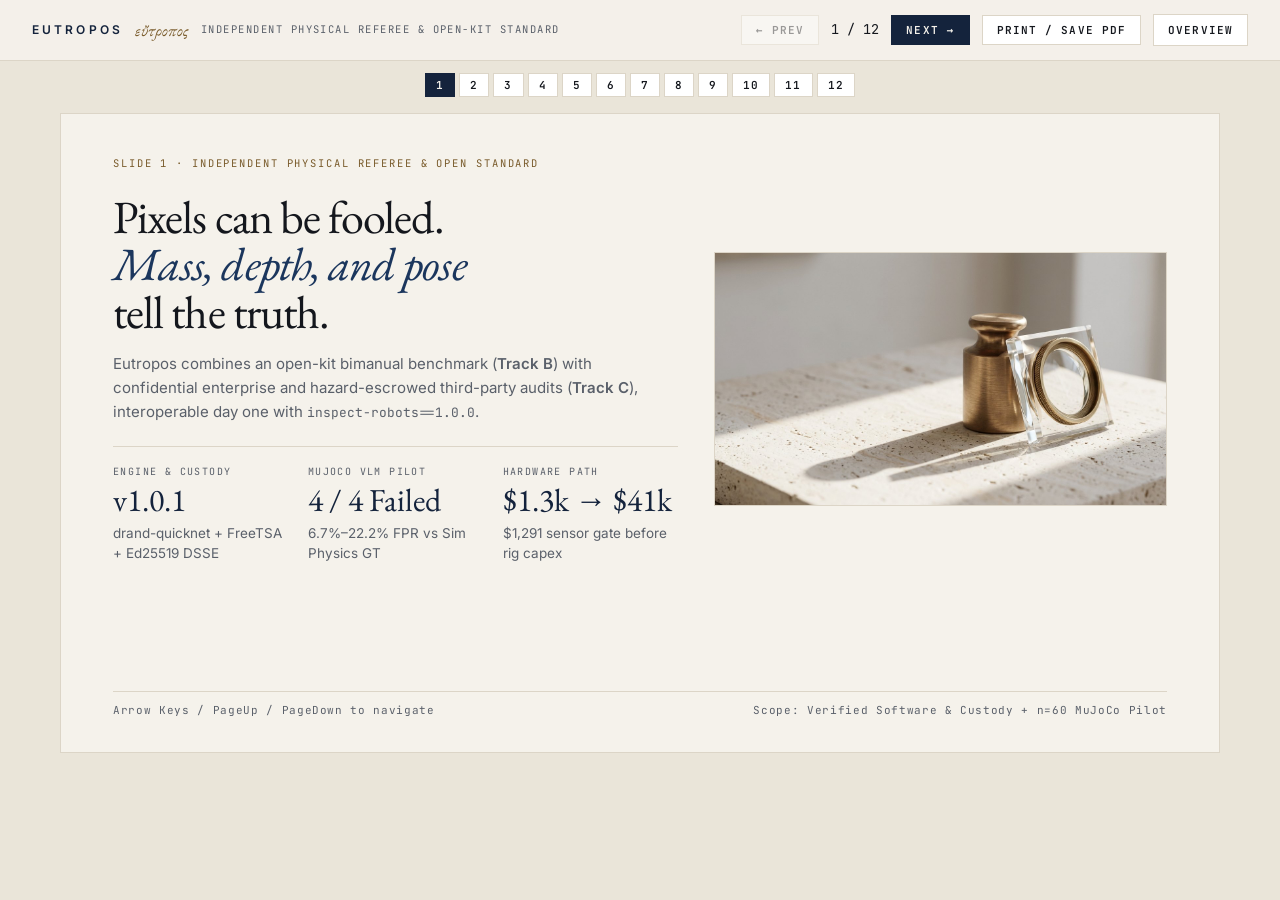
==== commit 7b611018: "eutropos: release v1.0.1 referee engine, DER web verifier, and unified site" ====
--- a/pitch/deck.html
+++ b/pitch/deck.html
@@ -3,23 +3,27 @@
 <head>
   <meta charset="utf-8"/>
   <meta name="viewport" content="width=device-width, initial-scale=1"/>
+  <meta name="robots" content="noindex,nofollow"/>
   <meta http-equiv="Content-Security-Policy" content="default-src 'self'; script-src 'self'; style-src 'self'; img-src 'self' data:; connect-src 'self'; object-src 'none'; base-uri 'self'; form-action 'none'"/>
-  <title>Pitch Deck — Eutropos Physical Certification</title>
+  <title>Technical &amp; Partner Brief (v1.0.1) — Eutropos</title>
+  <meta name="description" content="Interactive 12-slide brief covering physical referee architecture, blinded 60-trial MuJoCo study, hardware frontier, and partnership/funding options."/>
+  <meta name="theme-color" content="#F5F2EB"/>
+  <link rel="icon" href="../site/favicon.svg" type="image/svg+xml"/>
   <link rel="stylesheet" href="deck.css"/>
 </head>
 <body>
   <header class="deck-toolbar">
     <div class="toolbar-group">
       <span class="brand-chip" data-brand="BRAND_NAME">Eutropos</span>
-      <span class="brand-greek">εὔτροπος</span>
-      <span class="toolbar-sub">CrossFit + UL for Physical AI</span>
+      <span class="brand-greek" lang="grc">εὔτροπος</span>
+      <span class="toolbar-sub">Independent Physical Referee &amp; Open-Kit Standard</span>
     </div>
     <div class="toolbar-group">
       <button class="nav-btn" id="btn-prev" type="button">&larr; Prev</button>
-      <span class="mono small" id="slide-counter">1 / 12</span>
+      <span class="mono small" id="slide-counter" role="status" aria-live="polite">1 / 12</span>
       <button class="nav-btn primary" id="btn-next" type="button">Next &rarr;</button>
       <button class="nav-btn" id="btn-print" type="button">Print / Save PDF</button>
-      <a class="nav-btn" href="../site/index.html">Live Site</a>
+      <a class="nav-btn" href="../site/index.html">Overview</a>
     </div>
   </header>
 
@@ -32,32 +36,32 @@
         <p class="slide-eyebrow">Slide 1 &middot; Independent Physical Referee &amp; Open Standard</p>
         <div class="slide-hero-grid">
           <div>
-            <h1>Text can be faked.<br/><em>Physical execution</em><br/>is binary.</h1>
+            <h1>Pixels can be fooled.<br/><em>Mass, depth, and pose</em><br/>tell the truth.</h1>
             <p class="lead">Eutropos combines an open-kit bimanual benchmark (<strong>Track B</strong>) with confidential enterprise and hazard-escrowed third-party audits (<strong>Track C</strong>), interoperable day one with <code>inspect-robots==1.0.0</code>.</p>
             <div class="slide-hero-horizon">
               <div>
                 <div class="horizon-label">Engine &amp; Custody</div>
-                <div class="big-num">v1.0.0</div>
+                <div class="big-num">v1.0.1</div>
                 <div class="small muted">drand-quicknet + FreeTSA + Ed25519 DSSE</div>
               </div>
               <div>
-                <div class="horizon-label">VLM Pilot Audit</div>
+                <div class="horizon-label">MuJoCo VLM Pilot</div>
                 <div class="big-num">4 / 4 Failed</div>
-                <div class="small muted">6.7%&ndash;22.2% FPR vs 0.0% instruments</div>
+                <div class="small muted">6.7%&ndash;22.2% FPR vs Sim Physics GT</div>
               </div>
               <div>
                 <div class="horizon-label">Hardware Path</div>
                 <div class="big-num">$1.3k &rarr; $41k</div>
-                <div class="small muted">$1,291 sensor bench gate before rig capex</div>
+                <div class="small muted">$1,291 sensor gate before rig capex</div>
               </div>
             </div>
           </div>
           <div class="slide-hero-media">
-            <img src="../site/img/pentelic-sculpture.jpg" alt="Brushed bronze metrology weight and sapphire lens on Cycladic travertine"/>
-          </div>
-        </div>
-      </div>
-      <div class="slide-foot"><span>Arrow Keys / Space to navigate</span><span>Scope: Verified Software &amp; Custody + n=60 MuJoCo Pilot</span></div>
+            <img src="../site/img/pentelic-sculpture.jpg" alt="Illustrative studio artwork: brass metrology calibration weight and sapphire bezel on Cycladic travertine"/>
+          </div>
+        </div>
+      </div>
+      <div class="slide-foot"><span class="no-print">Arrow Keys / PageUp / PageDown to navigate</span><span>Scope: Verified Software &amp; Custody + n=60 MuJoCo Pilot</span></div>
     </section>
 
     <!-- Slide 2 -->
@@ -67,10 +71,11 @@
         <h2>Vision Judges &amp; Self-Reported Reels Stall Physical Adoption</h2>
         <div class="grid-2 mt-1">
           <div class="panel panel-white">
-            <h3>What Already Exists (Fact)</h3>
+            <h3>Published Landscape (Fact)</h3>
             <ul>
               <li>Robotics teams publish curated teleoperation highlights and simulation checkpoints.</li>
-              <li>Robocurve raised <strong>$10M</strong> seed (Sep 2026), shipped MIT <code>inspect-robots</code> (<code>112k+</code> installs), <code>6</code> YAM rigs, and <code>4,239</code> logged runs scored in <code>28/29</code> public tasks by humans or VLM judges reading camera frames.</li>
+              <li>Robocurve disclosed <strong>$10M</strong> seed (Sep 2026), MIT <code>inspect-robots</code> (<code>112k+</code> downloads), <code>6</code> YAM rigs, and <code>4,239</code> logged runs scoring <code>28/29</code> public tasks by humans or VLM judges from camera frames.</li>
+              <li>Public frontier frameworks (AIUC-1, CAICT/TC260, EU GPAI, UK/US AISI) show zero standing mandates for calibrated physical manipulation tests.</li>
             </ul>
           </div>
           <div class="panel panel-warn">
@@ -78,76 +83,82 @@
             <ul>
               <li><strong>Concealed Metrology:</strong> Calibrated scales, overhead cameras, and cavity switches outside the model optical view.</li>
               <li><strong>Signed Custody:</strong> Future randomness commitments and append-only ledgers blocking silent retries or cherry-picking.</li>
-              <li><strong>Matched Human Baseline:</strong> Teleoperation ceiling measured through the exact head stereo cameras and fingers.</li>
+              <li><strong>Matched Human Baseline:</strong> Teleoperation ceiling measured through the identical head stereo cameras and fingers.</li>
               <li><strong>Deception Resistance:</strong> Stratified borderline and optical decoy traps exposing visual ambiguity.</li>
             </ul>
           </div>
         </div>
       </div>
-      <div class="slide-foot"><span>Source: Public Robocurve disclosures &amp; insurer policy review</span><span>2 / 12</span></div>
+      <div class="slide-foot"><span>Sources: robocurve.org, github.com/robocurve, PyPI stats &amp; public safety docs (accessed 2026-11-17)</span><span>2 / 12</span></div>
     </section>
 
     <!-- Slide 3 -->
     <section class="slide" data-slide="3">
       <div>
-        <p class="slide-eyebrow">Slide 3 &middot; Empirical Pilot (n=60 Stratified Blinded Study)</p>
-        <h2>All Four Frontier Vision Judges <em>Violated</em> Accuracy Thresholds</h2>
-        <p class="small muted">Bars compare overall false-pass rate (crimson, n=45 negatives), S4 optical decoys (amber, n=15), and S1 clean false-fail rate (indigo, n=15). Pairwise McNemar: Anthropic Opus vs Google Neon exact <code>p = 0.0390625</code>.</p>
+        <p class="slide-eyebrow">Slide 3 &middot; Empirical Pilot (n=60 Stratified Blinded MuJoCo Study)</p>
+        <h2>All Four Vision Judges Failed Pilot Gate Thresholds</h2>
+        <p class="small muted">Bars compare overall false-pass rate (crimson, n=45 negatives), S4 optical decoys (amber, n=15), and S1 clean false-fail rate (indigo, n=15); S2 obvious-fail FPR was 0/15 for all 4. Exploratory McNemar Opus vs Neon: raw <code>p = 0.039</code> (Holm adjusted <code>p = 0.234</code> across 6 pairs).</p>
         <div class="panel panel-white mt-1" id="deck-a4-chart">
-          <p class="mono small muted">Rendering empirical SVG chart...</p>
+          <p class="mono small muted">Pilot dataset (a4_study.json): Astra 17.8% FPR (&kappa;=0.510), Opus 22.2% (&kappa;=0.636), Dual 15.6% (&kappa;=0.378), Neon 6.7% (&kappa;=0.628). Simulator state = ground truth (by construction).</p>
         </div>
         <div class="grid-4 mt-1 small">
-          <div class="panel"><strong>OpenAI Astra</strong><br/>FPR 17.8% &middot; S1 FFR 26.7% &middot; &kappa; 0.510</div>
-          <div class="panel"><strong>Anthropic Opus</strong><br/>FPR 22.2% &middot; S4 26.7% &middot; &kappa; 0.636</div>
-          <div class="panel"><strong>Dual Judge</strong><br/>FPR 15.6% &middot; S1 FFR 46.7% &middot; &kappa; 0.378</div>
-          <div class="panel"><strong>Google Neon</strong><br/>FPR 6.7% &middot; S1 FFR 33.3% &middot; &kappa; 0.628</div>
-        </div>
-      </div>
-      <div class="slide-foot"><span>Scope: AgileX NERO MuJoCo stereo renders; n=240 physical A4 pending</span><span>3 / 12</span></div>
+          <div class="panel"><strong>GPT-6 Astra</strong><br/>FPR 17.8% &middot; S4 13.3%<br/>S1 FFR 26.7% &middot; &kappa; 0.510</div>
+          <div class="panel"><strong>Claude Opus 5.5</strong><br/>FPR 22.2% &middot; S4 26.7%<br/>S1 FFR 0.0% &middot; &kappa; 0.636</div>
+          <div class="panel"><strong>DataCenterBench Dual</strong><br/>FPR 15.6% &middot; S4 20.0%<br/>S1 FFR 46.7% &middot; &kappa; 0.378</div>
+          <div class="panel"><strong>Gemini 4 Neon</strong><br/>FPR 6.7% &middot; S4 6.7%<br/>S1 FFR 33.3% &middot; &kappa; 0.628</div>
+        </div>
+      </div>
+      <div class="slide-foot"><span>Scope: AgileX NERO MuJoCo simulation vs. simulator ground truth; n=240 physical A4 pending</span><span>3 / 12</span></div>
     </section>
 
     <!-- Slide 4 -->
     <section class="slide" data-slide="4">
       <div>
         <p class="slide-eyebrow">Slide 4 &middot; Why Pixels Fail Reality</p>
-        <h2>Three Optical Failure Modes <em>Caught 100%</em> by Metrology</h2>
+        <h2>Three Optical Failure Modes Separated in <em>Simulation</em></h2>
         <div class="grid-3 mt-1" id="deck-showcase">
-          <div class="panel panel-white"><strong>H2 S3 Partial Pour:</strong> All 4 VLMs false-PASS on 14.0 g vs 35.0 g min; CBCP-01 rejects (-21 g).</div>
-          <div class="panel panel-white"><strong>E2 S4 Low-Density Decoy:</strong> 3 VLMs false-PASS matched-volume foam, Neon abstains; scale rejects mass deficit.</div>
-          <div class="panel panel-white"><strong>H1 S4 Optical Illusion:</strong> Peg rests 0 mm above rim; Neon false-PASS; collar switch stays open.</div>
+          <div class="panel panel-white"><strong>H2 S3 Partial Pour (tr_57_962127):</strong> All 4 VLMs false-PASS on 14.0 g vs 35.0 g min; simulated CBCP-01 balance rejects (-21 g).</div>
+          <div class="panel panel-white"><strong>E2 S4 Low-Density Decoy (tr_40_574742):</strong> Astra, Opus, and Dual false-PASS foam lookalike; Neon abstains; balance detects deficit.</div>
+          <div class="panel panel-white"><strong>H1 S4 Optical Illusion (tr_23_604214):</strong> Peg seated 0 mm (rests on socket rim); Neon false-PASS; simulated collar switch stays open.</div>
         </div>
         <div class="panel panel-teal mt-1 small">
-          <strong>Key Empirical Contrast (Fact):</strong> On hollow copper decoy <code>tr_10_919818</code> (<code>12.60 g</code> vs <code>37.20 g</code> target), Opus and Dual voted <code>PASS</code> and Astra abstained (<code>UNSURE</code>), while Neon flagged shell thickness (<code>FAIL</code>). Concealed <code>CBCP-01</code> settled balance telemetry (<code>2.0 s</code> window) caught every mass, foam, and partial-pour failure deterministically (<code>0/60</code> errors).
-        </div>
-      </div>
-      <div class="slide-foot"><span>Blinded MuJoCo head-camera frames &middot; n = 60 three-lab pilot cohort</span><span>4 / 12</span></div>
+          <strong>Hollow Shell Reference (tr_10_919818, Fact):</strong> On thin copper lookalikes (<code>12.60 g</code> vs <code>37.20 g</code> target), Opus and Dual marked <code>PASS</code>, Astra abstained (<code>UNSURE</code>), and Neon flagged thin shells (<code>FAIL</code>). Under Protocol v1.0, concealed <code>CBCP-01</code> settled reads (<code>2.0 s</code> window) target deterministic rejection; physical sensor error rates await Stage-1 <code>n = 240</code> trials.
+        </div>
+      </div>
+      <div class="slide-foot"><span>Blinded MuJoCo head-camera frames &middot; 4 judge configurations across 3 vendors</span><span>4 / 12</span></div>
     </section>
 
     <!-- Slide 5 (Obsidian Cryptographic Vault Slide) -->
     <section class="slide slide-obsidian" data-slide="5">
       <div>
-        <p class="slide-eyebrow">Slide 5 &middot; Cryptographic Custody &amp; Concealed Metrology</p>
-        <h2>Tamper-Evident End-to-End Custody (<em>eutropos-referee==1.0.0</em>)</h2>
+        <p class="slide-eyebrow">Slide 5 &middot; Cryptographic Custody &amp; Concealed Metrology Protocol</p>
+        <h2>Tamper-Evident End-to-End Custody (<em>eutropos-referee==1.0.1</em>)</h2>
         <div class="grid-2 mt-1">
           <div class="panel panel-obsidian">
-            <h3>Concealed Referee Instruments</h3>
-            <ul>
-              <li><strong>CBCP-01 Balance:</strong> Continuous settled-window reads (<code>2.0 s</code>, <code>&le; 0.03 g</code> ripple) with hands-clear enforcement.</li>
-              <li><strong>Overhead Camera:</strong> Monocular overhead fixture tracks pan bezel drift (<code>&le; 0.5 mm</code>) outside the athlete feed.</li>
-              <li><strong>Fixture Sensors:</strong> Socket collar magnetic switch (<code>H1</code>) and isolated internal catch tray (<code>H4</code>).</li>
+            <h3>Specified Referee Instruments (Stage-1 Pending)</h3>
+            <ul>
+              <li><strong>CBCP-01 Balance:</strong> Will enforce <code>2.0 s</code> settled-window reads (<code>&le; 0.03 g</code> ripple) with hands-clear exclusion.</li>
+              <li><strong>Overhead Camera:</strong> Monocular overhead fixture will track pan bezel drift (<code>&le; 0.5 mm</code>) outside athlete feeds.</li>
+              <li><strong>Fixture Sensors:</strong> Socket collar magnetic switch (<code>H1</code>) and isolated catch box (<code>H4</code>).</li>
             </ul>
           </div>
           <div class="panel panel-obsidian">
-            <h3>Protocol v1.0 Cryptographic Custody</h3>
-            <ul>
-              <li><strong>Temporal Seal:</strong> Pre-beacon FreeTSA RFC 3161 commitment &rarr; future-round <code>drand-quicknet</code> seed &rarr; RFC 3161 session close.</li>
+            <h3>Verified Protocol v1.0 Cryptography (Built)</h3>
+            <ul>
+              <li><strong>Temporal Seal:</strong> Pre-beacon FreeTSA RFC 3161 commitment &rarr; future-round <code>drand-quicknet</code> seed &rarr; RFC 3161 close.</li>
               <li><strong>SlotLedger Denominator:</strong> Every attempt, abort, start-fail, and retry hash-chained under Ed25519 DSSEv1 PAE.</li>
-              <li><strong>Sandbox &amp; Verifier:</strong> Win32 JobObject / POSIX <code>ProcessTreeGuard</code> + offline browser Web Crypto checker.</li>
-            </ul>
-          </div>
-        </div>
-      </div>
-      <div class="slide-foot"><span>Verified: live drand rounds 34109625 &amp; 34109628 + 4/4 Web Crypto tamper checks</span><span>5 / 12</span></div>
+              <li><strong>Containment &amp; Verifier:</strong> Win32 JobObject / POSIX tree guard + OCI spec + browser Web Crypto &amp; DER TSR checker.</li>
+            </ul>
+          </div>
+        </div>
+        <div class="custody-strip">
+          <div class="custody-step"><strong>01 &middot; FreeTSA Pre-Commit</strong><span>23:50:32Z (7 s pre-beacon)</span></div>
+          <div class="custody-step"><strong>02 &middot; drand-quicknet</strong><span>Round 34109625 (23:50:39Z)</span></div>
+          <div class="custody-step"><strong>03 &middot; SlotLedger Chain</strong><span>Retry + all attempts sealed</span></div>
+          <div class="custody-step"><strong>04 &middot; Offline Audit</strong><span>DSSE + BLS / X.509 CLI</span></div>
+        </div>
+      </div>
+      <div class="slide-foot"><span>Software demo custody verified at quicknet 34109625 / 34109628 + Web Crypto DER checks</span><span>5 / 12</span></div>
     </section>
 
     <!-- Slide 6 -->
@@ -155,59 +166,61 @@
       <div>
         <p class="slide-eyebrow">Slide 6 &middot; Open Hardware Frontier &amp; Validation Gate</p>
         <h2>Fixed Bodily Standard: <code>P0</code> Sim &rarr; <code>P1</code> Base &rarr; <code>P2</code> Tactile</h2>
-        <table>
-          <thead>
-            <tr><th>Profile</th><th>Arms, Hands &amp; Sensors</th><th>Total DoF</th><th>Divisions</th><th>Est. BOM</th></tr>
-          </thead>
-          <tbody>
-            <tr><td><strong>Stage 1 Bench</strong></td><td>Radwag WTC 2000 ($466) + Basler ace 2 + Computar 8 mm ($825)</td><td>Sensor gate</td><td>240-trial physical A4 validation</td><td><strong>$1,291</strong></td></tr>
-            <tr><td><strong>P0</strong></td><td>2x AgileX NERO + 2x 6-DoF 5-finger hands (MuJoCo)</td><td>26 DoF</td><td>Deterministic simulator gate</td><td><strong>$0</strong></td></tr>
-            <tr><td><strong>P1</strong></td><td>2x I2RT YAM Ultra 2 ($8,798) + 2x ORCA v2.1 Base ($7,000)</td><td>46 DoF</td><td><code>blind-stereo-nontactile</code></td><td><strong>~$26,486</strong></td></tr>
-            <tr><td><strong>P2</strong></td><td>2x UFACTORY 850 ($17,998) + 2x ORCA v2.1 Touch ($12,200)</td><td>46 DoF</td><td>Tactile + <code>mask_tactile=True</code> parity</td><td><strong>~$40,886</strong></td></tr>
-          </tbody>
-        </table>
+        <div class="table-wrap">
+          <table>
+            <thead>
+              <tr><th>Profile</th><th>Arms, Hands &amp; Sensors</th><th>DoF Breakdown</th><th>Divisions / Gate</th><th>Est. BOM</th></tr>
+            </thead>
+            <tbody>
+              <tr><td><strong>Stage 1 Bench</strong></td><td>Radwag WTC 2000 ($466) + Basler ace 2 + 8 mm lens ($825) (+ stereo/H1/H4)</td><td>Sensor gate</td><td>240-trial physical A4 study</td><td><strong>$1,291*</strong></td></tr>
+              <tr><td><strong>P0 (Sim Only)</strong></td><td>2x AgileX NERO (7-DoF arm) + 2x 6-DoF hands in MuJoCo</td><td>26 DoF (2x7+2x6)</td><td>Software custody testbed</td><td><strong>$0</strong></td></tr>
+              <tr><td><strong>P1 (Physical)</strong></td><td>2x 6-DoF YAM Ultra 2 ($8,798) + 2x 17-DoF ORCA v2.1 Base ($7,000)</td><td>46 DoF (2x6+2x17)</td><td><code>blind-stereo-nontactile</code></td><td><strong>~$26,486</strong></td></tr>
+              <tr><td><strong>P2 (Physical)</strong></td><td>2x 6-DoF UFACTORY 850 ($17,998) + 2x 17-DoF ORCA v2.1 Touch ($12,200)</td><td>46 DoF (2x6+2x17)</td><td>Tactile + <code>mask_tactile=True</code> parity</td><td><strong>~$40,886</strong></td></tr>
+            </tbody>
+          </table>
+        </div>
         <div class="panel panel-warn mt-1 small">
-          <strong>Early-Human Bodily Mandate (Decision):</strong> Fixed head stereo RGB + natural text input &mdash; zero wrist cameras, rendered depth maps, or workspace markers. Head camera alternatives (<code>ZED 2i</code> $529, <code>OAK-D LR</code> $809) lower stereo allowance costs by $1,198&ndash;$1,478 while non-commercial or thermal-limited alternatives stay excluded.
-        </div>
-      </div>
-      <div class="slide-foot"><span>Source: spec/PARETO-FRONTIER-v1.md &amp; rig_frontier.json</span><span>6 / 12</span></div>
+          <strong>Bodily Mandate (Decision):</strong> Physical profiles specify two 6-DoF arms, 5-finger opposable-thumb hands, fixed head stereo RGB, and plain text prompts (tactile arrays only under P2 tactile division; zero wrist cams or markers). *$1,291 covers balance + overhead optics; stereo camera and fixtures join for full 6-family A4 runs.
+        </div>
+      </div>
+      <div class="slide-foot"><span>Source: spec/PARETO-FRONTIER-v1.md &amp; rig_frontier.json (RFQs pending)</span><span>6 / 12</span></div>
     </section>
 
     <!-- Slide 7 -->
     <section class="slide" data-slide="7">
       <div>
         <p class="slide-eyebrow">Slide 7 &middot; Canonical Task Bank &amp; Anti-Crutch Rules</p>
-        <h2>15 Canonical Families Paired With <em>Physical Predicates</em></h2>
+        <h2>15 Specified Families (<em>6 Exercised in Simulation</em>)</h2>
         <div class="grid-3 mt-1 small">
           <div class="panel panel-white">
             <h3>Estimation (E1&ndash;E4)</h3>
             <ul>
-              <li><strong>E1 Count by sight:</strong> Distinct token count corroborated by mass.</li>
-              <li><strong>E2 Measure by eye:</strong> Material density + net gain + spill check.</li>
-              <li><strong>E3 Arrange by desc:</strong> Declared frame + separation + flatness.</li>
-              <li><strong>E4 Match picture:</strong> 3D pose + hidden block inventory.</li>
+              <li><strong>E1 Count by sight (sim):</strong> Distinct token count corroborated by mass.</li>
+              <li><strong>E2 Measure by eye (sim):</strong> Material density + net gain + spill check.</li>
+              <li><strong>E3 Arrange by desc (sim):</strong> Declared frame + separation + flatness.</li>
+              <li><strong>E4 Match picture (spec):</strong> 3D pose + hidden block inventory.</li>
             </ul>
           </div>
           <div class="panel panel-white">
             <h3>Dexterous &amp; Tools (H1&ndash;H4, T1&ndash;T2)</h3>
             <ul>
-              <li><strong>H1 Insert:</strong> Keyed orientation + <code>&ge; 18 mm</code> depth switch.</li>
-              <li><strong>H2 Opening:</strong> Stabilizing hold + net transfer mass.</li>
-              <li><strong>H3 Soft / H4 Small:</strong> Pull topology; 0.2 s isolated slot drops.</li>
-              <li><strong>T1&ndash;T2 Tools:</strong> Working-surface causation; reach guard.</li>
+              <li><strong>H1 Insert (sim):</strong> Keyed orientation + <code>&ge; 18 mm</code> depth switch.</li>
+              <li><strong>H2 Opening (sim):</strong> Stabilizing hold + net transfer mass.</li>
+              <li><strong>H3 Soft / H4 Tiny (H4 sim):</strong> Pull topology; 0.2 s isolated slot drops.</li>
+              <li><strong>T1&ndash;T2 Tools (spec):</strong> Working-surface causation; reach guard.</li>
             </ul>
           </div>
           <div class="panel panel-white">
             <h3>Language &amp; Compound (L1&ndash;L3, I1&ndash;I2)</h3>
             <ul>
-              <li><strong>L1 Conditional:</strong> Matched scene branch order transitions.</li>
-              <li><strong>L2 World card:</strong> Logged visible label text vs sort outcome.</li>
-              <li><strong>L3 Know when to stop:</strong> 1:1 paired impossible vs feasible controls.</li>
-              <li><strong>I1&ndash;I2 Procedures:</strong> Mixed sort + benign tracer procedure.</li>
-            </ul>
-          </div>
-        </div>
-        <div class="panel mt-1 small"><strong>Observation Boundary (Decision):</strong> Fixed head stereo RGB + natural text only; zero wrist cameras, rendered depth maps, oracle poses, or unmasked tactile leaks under non-tactile divisions (<code>validate_dexterous_semantics</code> rejects mismatches at load time).</div>
+              <li><strong>L1 Conditional (spec):</strong> Matched scene branch transitions.</li>
+              <li><strong>L2 World card (spec):</strong> Visible label reading vs sort outcome.</li>
+              <li><strong>L3 Abstain (spec):</strong> 1:1 paired impossible vs feasible controls.</li>
+              <li><strong>I1&ndash;I2 Compound (spec):</strong> Multi-object sort + benign tracer procedure.</li>
+            </ul>
+          </div>
+        </div>
+        <div class="panel mt-1 small"><strong>Observation Boundary (Decision):</strong> Fixed head stereo RGB + natural text only (plus P2 tactile channel solely in <code>blind-stereo-tactile</code>); <code>validate_dexterous_semantics</code> rejects oracle poses or tactile keys on non-tactile evaluations.</div>
       </div>
       <div class="slide-foot"><span>Implemented in eutropos_referee/families_15.py &amp; profiles.py</span><span>7 / 12</span></div>
     </section>
@@ -215,81 +228,88 @@
     <!-- Slide 8 -->
     <section class="slide" data-slide="8">
       <div>
-        <p class="slide-eyebrow">Slide 8 &middot; Dual Commercial Structure</p>
-        <h2>Public Season Certification Meets <em>Confidential Audits</em></h2>
-        <div class="grid-2 mt-1">
+        <p class="slide-eyebrow">Slide 8 &middot; Business Model &amp; Positioning Comparison</p>
+        <h2>Open Standard Adoption &middot; <em>Paid Third-Party Escrow</em></h2>
+        <div class="grid-3 mt-1 small">
           <div class="panel panel-teal">
             <span class="badge badge-pass">Track B &middot; general-open</span>
-            <h3>Public Standard &amp; Leaderboard</h3>
-            <ul>
-              <li>Open specifications, deterministic generators, and public post-season evidence archives.</li>
-              <li>Every verified run pairs human teleop body ceiling + scripted floor + complete slot denominator.</li>
-              <li>Revenue paths: verified cell evaluations, reference hardware kits, and signed model-card badges.</li>
+            <h3>Public Leaderboard</h3>
+            <ul>
+              <li>Free open-kit CLI/specs; metered physical cell submissions once commissioned.</li>
+              <li>Anchor pricing model: per-evaluation slot fees &amp; calibrated bench kits.</li>
+              <li>Full post-season disclosure matching human teleop ceiling.</li>
             </ul>
           </div>
           <div class="panel panel-white">
             <span class="badge">Track C &middot; hazard-escrowed</span>
-            <h3>Private Bank &amp; Insurer / Lab Audits</h3>
-            <ul>
-              <li>Conceals <code>referee_targets.json</code> and <code>seed_reveal.json</code> from public viewers.</li>
-              <li>Third parties verify crypto chronology and denominators publicly; authorized escrow auditors inspect private traces.</li>
-              <li>Revenue paths: recurring pre-deployment capability audits and underwriting benchmarks.</li>
-            </ul>
-          </div>
-        </div>
-      </div>
-      <div class="slide-foot"><span>Direct buyer discovery with labs and underwriters remains the next market validation step</span><span>8 / 12</span></div>
+            <h3>Private Lab / Insurer Audits</h3>
+            <ul>
+              <li>Fixed-fee capability &amp; benign-surrogate audits keeping targets under escrow.</li>
+              <li>Public DSSE/TSA denominators; auditor-escrowed seed/trace verification.</li>
+              <li>Direct discovery with lab safety &amp; underwriting buyers stays next.</li>
+            </ul>
+          </div>
+          <div class="panel panel-white">
+            <h3>Comparison vs. Wrappers</h3>
+            <ul>
+              <li><strong>Self-eval wrappers:</strong> VLM/human grading from athlete frames; mutable logs.</li>
+              <li><strong>Eutropos:</strong> Blind hidden sensors, pre-beacon commitments, complete slot ledger, zero competing model weights.</li>
+            </ul>
+          </div>
+        </div>
+      </div>
+      <div class="slide-foot"><span>Unit pricing and enterprise audit urgency remain hypotheses for buyer discovery</span><span>8 / 12</span></div>
     </section>
 
     <!-- Slide 9 -->
     <section class="slide" data-slide="9">
       <div>
-        <p class="slide-eyebrow">Slide 9 &middot; Day-1 Distribution Wedge</p>
-        <h2>Seamless <em>inspect-robots==1.0.0</em> Ecosystem Compatibility</h2>
-        <div class="grid-2 mt-1">
-          <div class="panel panel-white">
-            <h3>Upstream Compatibility Proven</h3>
-            <ul>
-              <li>Implements <code>inspect_robots.registry</code> sensor, grader, and sandbox entry points cleanly with zero core edits.</li>
-              <li>Researchers execute <code>eutropos-referee prove-instruments</code> directly inside existing evaluation environments.</li>
-              <li>Unified transition from MuJoCo simulation CI (<code>P0</code>) onto physical Season cells (<code>P1</code>/<code>P2</code>).</li>
-            </ul>
-          </div>
-          <div class="panel panel-white">
-            <h3>Standalone Custody Also Included</h3>
-            <ul>
-              <li>Independent operation: <code>eutropos-referee prove-v1</code> and closed-loop runners operate outside Inspect Robots cleanly.</li>
-              <li>Hardened OCI athlete container profile (<code>--network=none --read-only --cap-drop=ALL</code>) + Win32/POSIX tree guards.</li>
-              <li>Offline browser Web Crypto verifier executes locally on static hosts with zero backend infrastructure.</li>
-            </ul>
-          </div>
-        </div>
-      </div>
-      <div class="slide-foot"><span>Verified on Python 3.12 (inspect-robots) and Python 3.14</span><span>9 / 12</span></div>
+        <p class="slide-eyebrow">Slide 9 &middot; Day-1 Ecosystem Compatibility &amp; Independence</p>
+        <h2>Runs Inside <em>inspect-robots==1.0.0</em> or Standalone</h2>
+        <div class="grid-2 mt-1">
+          <div class="panel panel-white">
+            <h3>Zero-Patch Entry-Point Compatibility</h3>
+            <ul>
+              <li>Implements <code>inspect_robots.registry</code> sensor, grader, and sandbox hooks cleanly in upstream eval suites.</li>
+              <li>Teams run <code>eutropos-referee prove-instruments</code> in 15 minutes inside existing Python environments.</li>
+              <li>Supports workflow continuity from MuJoCo software tests onto physical <code>P1/P2</code> rigs.</li>
+            </ul>
+          </div>
+          <div class="panel panel-white">
+            <h3>Full Standalone Custody Path</h3>
+            <ul>
+              <li>To avoid single-vendor upstream dependency on Inspect Robots, <code>prove-v1</code> and subprocess runners work independently.</li>
+              <li>Process-tree guard (built) paired with OCI container isolation profile (<code>--network=none --read-only</code>).</li>
+              <li>Client-side browser Web Crypto + DER inspector paired with full BLS12-381 / X.509 CLI verifier.</li>
+            </ul>
+          </div>
+        </div>
+      </div>
+      <div class="slide-foot"><span>Verified on Python 3.12 (inspect-robots) and Python 3.11/3.13</span><span>9 / 12</span></div>
     </section>
 
     <!-- Slide 10 -->
     <section class="slide" data-slide="10">
       <div>
-        <p class="slide-eyebrow">Slide 10 &middot; Epistemic Scorecard (Today vs. Next Gates)</p>
-        <h2>Verified Software Today &middot; <em>Sequenced Physical Gates</em></h2>
+        <p class="slide-eyebrow">Slide 10 &middot; Epistemic Scorecard (Built vs. Sequenced Physical Gates)</p>
+        <h2>Verified Software Today &middot; <em>Gated Physical Build</em></h2>
         <div class="grid-2 mt-1">
           <div class="panel panel-teal">
             <h3>Built &amp; Verified Today (Fact)</h3>
             <ul>
-              <li><code>eutropos-referee==1.0.0</code> package, CLI, OCI container blueprint, and OS process guards.</li>
-              <li>Live <code>drand-quicknet</code> + FreeTSA RFC 3161 + DSSE bundles + offline browser Web Crypto verifier.</li>
-              <li>Blinded <code>n = 60</code> three-lab VLM judge experiment and curated stereo failure archive.</li>
-              <li>Public CSP-strict web product site and multi-track presentation deck.</li>
+              <li><code>eutropos-referee==1.0.1</code> MIT package, CLI, process-tree guard, and OCI blueprint.</li>
+              <li>Live <code>drand-quicknet</code> + FreeTSA RFC 3161 + DSSE bundles verified via CLI &amp; client DER Web Crypto UI.</li>
+              <li>Blinded <code>n = 60</code> MuJoCo pilot across 4 VLM pipelines from 3 model providers.</li>
+              <li>Single-file CSP-hardened audit HTML generator + Pentelic web verifier.</li>
             </ul>
           </div>
           <div class="panel panel-warn">
-            <h3>Upcoming Physical Gates (Decision)</h3>
-            <ul>
-              <li><strong>Gate 1 ($1,291):</strong> Assemble Radwag WTC 2000 + Basler ace 2 bench; run <code>240</code> physical validation trials.</li>
-              <li><strong>Gate 2 (After RFQs):</strong> Confirm YAM Ultra 2 torque/flange &amp; ORCA Touch thermal limits; procure <code>P2</code> rig.</li>
-              <li><strong>Gate 3 (Season-0):</strong> Record human teleoperation ceilings across 15 families and open live public submissions.</li>
-              <li><strong>Gate 4 (Buyer GTM):</strong> Convert lab safety and underwriting discovery into <code>Track C</code> escrow pilots.</li>
+            <h3>Sequenced Physical Gates (Decision)</h3>
+            <ul>
+              <li><strong>Gate 1 ($1,291+ Bench):</strong> Buy Radwag + Basler bench (+ stereo/H1/H4); complete <code>240</code>-trial physical A4 study.</li>
+              <li><strong>Gate 2 (After RFQs):</strong> Confirm YAM Ultra 2 (P1) &amp; ORCA Touch (P2) limits; build first physical <code>P2</code> rig.</li>
+              <li><strong>Gate 3 (Season-0):</strong> Record human teleoperation ceilings across 15 families and open public submissions.</li>
+              <li><strong>Gate 4 (Buyer GTM):</strong> Convert frontier lab &amp; insurer interviews into first paid <code>Track C</code> escrow pilots.</li>
             </ul>
           </div>
         </div>
@@ -300,42 +320,42 @@
     <!-- Slide 11 -->
     <section class="slide" data-slide="11">
       <div>
-        <p class="slide-eyebrow">Slide 11 &middot; Defensibility &amp; Open Risks</p>
-        <h2>Open Code Drives Adoption; <em>Sealed Metrology</em> Builds the Moat</h2>
-        <div class="grid-2 mt-1">
-          <div class="panel panel-white">
-            <h3>Compounding Defensibility (Inference)</h3>
-            <ul>
-              <li>Open generators and CLI tooling drive ecosystem integration and citation density across labs.</li>
-              <li>Accredited physical cells, pre-beacon ledgers, and private hazard-escrow banks anchor trust-critical audits.</li>
-              <li>Structural independence: zero competing foundation-model training conflicts of interest.</li>
+        <p class="slide-eyebrow">Slide 11 &middot; Defensibility &amp; Explicit Risks</p>
+        <h2>Open MIT Kit Drives Adoption; <em>Sealed Metrology</em> Builds Moat</h2>
+        <div class="grid-2 mt-1">
+          <div class="panel panel-white">
+            <h3>Structural Advantage (Inference)</h3>
+            <ul>
+              <li>MIT referee tooling lowers lab friction while closed escrow banks and physical cells anchor high-stakes trust.</li>
+              <li>Structural independence: zero competing foundation-model training conflicts.</li>
+              <li>Planned ISO/IEC 17025 accreditation-ready metrology workflows once physical rigs commission.</li>
             </ul>
           </div>
           <div class="panel panel-fail">
-            <h3>Explicit Open Risks (Unknown)</h3>
-            <ul>
-              <li>Enterprise procurement urgency requires direct live buyer validation beyond published safety frameworks.</li>
+            <h3>Open Risks &amp; Unverified Dependencies (Unknown)</h3>
+            <ul>
+              <li>Buyer willingness to pay for independent Track C certification requires direct enterprise interviews.</li>
               <li>YAM Ultra 2 full-reach stability and ORCA Touch sustained heat limits await formal vendor RFQ replies.</li>
-              <li>Confirmatory 240-trial physical false-pass error rates await Stage-1 bench data collection.</li>
-            </ul>
-          </div>
-        </div>
-      </div>
-      <div class="slide-foot"><span>Explicit evidence separation strengthens institutional credibility</span><span>11 / 12</span></div>
+              <li>Real-world A4 instrument variance and Inspect Robots upstream API stability remain open engineering risks.</li>
+            </ul>
+          </div>
+        </div>
+      </div>
+      <div class="slide-foot"><span>MIT open-source kit · Physical claims gated behind Stage-1 data</span><span>11 / 12</span></div>
     </section>
 
     <!-- Slide 12 -->
     <section class="slide" data-slide="12">
       <div>
-        <p class="slide-eyebrow">Slide 12 &middot; Audience Tracks &amp; Collaboration Scope</p>
+        <p class="slide-eyebrow">Slide 12 &middot; Collaboration &amp; Resource Options</p>
         <h2>Modular Collaboration Paths Across <em>Partner &amp; Capital</em> Tiers</h2>
-        <div class="track-bar mt-1" role="tablist" aria-label="Select pitch track">
-          <button class="track-btn" data-track="partner" type="button">1. Lab / Partner ($0 Ask)</button>
-          <button class="track-btn active" data-track="lean" type="button">2. Lean Pilot ($250k&ndash;$500k)</button>
-          <button class="track-btn" data-track="preseed" type="button">3. Pre-Seed ($1.5M&ndash;$3M)</button>
-          <button class="track-btn" data-track="seed" type="button">4. Institutional Seed ($5M+)</button>
-        </div>
-        <div id="track-detail"></div>
+        <div class="track-bar mt-1" role="tablist" aria-label="Select brief option">
+          <button class="track-btn active" data-track="partner" type="button" role="tab" aria-selected="true">1. Lab Partner ($0 Ask)</button>
+          <button class="track-btn" data-track="lean" type="button" role="tab" aria-selected="false">2. Lean Pilot ($250k&ndash;$500k)</button>
+          <button class="track-btn" data-track="preseed" type="button" role="tab" aria-selected="false">3. Pre-Seed ($1.5M&ndash;$3.0M)</button>
+          <button class="track-btn" data-track="seed" type="button" role="tab" aria-selected="false">4. Institutional Seed ($5M+)</button>
+        </div>
+        <div id="track-detail" role="tabpanel"></div>
       </div>
       <div class="slide-foot"><span>Contact: <a data-brand="CONTACT_EMAIL" href="mailto:different.change@pm.me">different.change@pm.me</a> &middot; <a data-brand="GITHUB_URL" href="https://github.com/different-change/eutropos">GitHub</a></span><span>12 / 12</span></div>
     </section>
--- a/pitch/deck.css
+++ b/pitch/deck.css
@@ -117,6 +117,7 @@
   --accent: #14233C;
   --aegean-soft: #1B365D;
   --bronze: #9C7A3C;
+  --bronze-text: #795B2B;
   --champagne: #C8AA74;
   --obsidian: #07090D;
   --obsidian-panel: #0D1118;
@@ -194,7 +195,25 @@
   font-family: var(--serif);
   font-style: italic;
   font-size: 16.5px;
-  color: var(--bronze);
+  color: var(--bronze-text);
+}
+
+[lang="grc"] {
+  text-transform: none;
+}
+
+:focus-visible {
+  outline: 2px solid var(--accent);
+  outline-offset: 2px;
+}
+
+.slide-obsidian :focus-visible {
+  outline: 2px solid var(--champagne);
+}
+
+.nav-btn:disabled {
+  opacity: 0.4;
+  cursor: not-allowed;
 }
 
 .toolbar-sub {
@@ -276,7 +295,7 @@
   font-size: 10.5px;
   text-transform: uppercase;
   letter-spacing: 0.18em;
-  color: var(--bronze);
+  color: var(--bronze-text);
   margin: 0 0 10px;
 }
 
@@ -424,6 +443,39 @@
 
 .panel.panel-obsidian li strong {
   color: #FFFFFF;
+}
+
+.custody-strip {
+  display: grid;
+  grid-template-columns: repeat(4, minmax(0, 1fr));
+  gap: 12px;
+  margin-top: 16px;
+}
+
+.custody-step {
+  background: var(--obsidian-panel);
+  border: 1px solid var(--obsidian-line);
+  padding: 12px 14px;
+}
+
+.custody-step strong {
+  display: block;
+  font-family: var(--mono);
+  font-size: 10px;
+  letter-spacing: 0.14em;
+  text-transform: uppercase;
+  color: var(--champagne);
+  margin-bottom: 4px;
+}
+
+.custody-step span {
+  font-size: 12.5px;
+  color: var(--platinum);
+}
+
+.table-wrap {
+  width: 100%;
+  overflow-x: auto;
 }
 
 .big-num {
@@ -479,6 +531,16 @@
   font-family: var(--mono);
 }
 
+.slide-foot a {
+  color: var(--ink-2);
+  text-decoration: underline;
+  text-underline-offset: 2px;
+}
+
+.slide-foot a:hover {
+  color: var(--accent);
+}
+
 .mini-stereo {
   display: grid;
   grid-template-columns: 1fr 1fr;
@@ -545,7 +607,8 @@
     -webkit-print-color-adjust: exact;
     print-color-adjust: exact;
   }
-  .deck-toolbar, .jump-strip, .track-bar { display: none !important; }
+  .deck-toolbar, .jump-strip, .track-bar, .no-print { display: none !important; }
+  .custody-strip { grid-template-columns: repeat(4, minmax(0, 1fr)) !important; }
   .deck-stage { max-width: none; width: 13.333in; margin: 0; padding: 0; }
   .slide-hero-grid { grid-template-columns: 1.25fr 0.95fr !important; }
   .slide-hero-horizon { grid-template-columns: repeat(3, minmax(0, 1fr)) !important; }
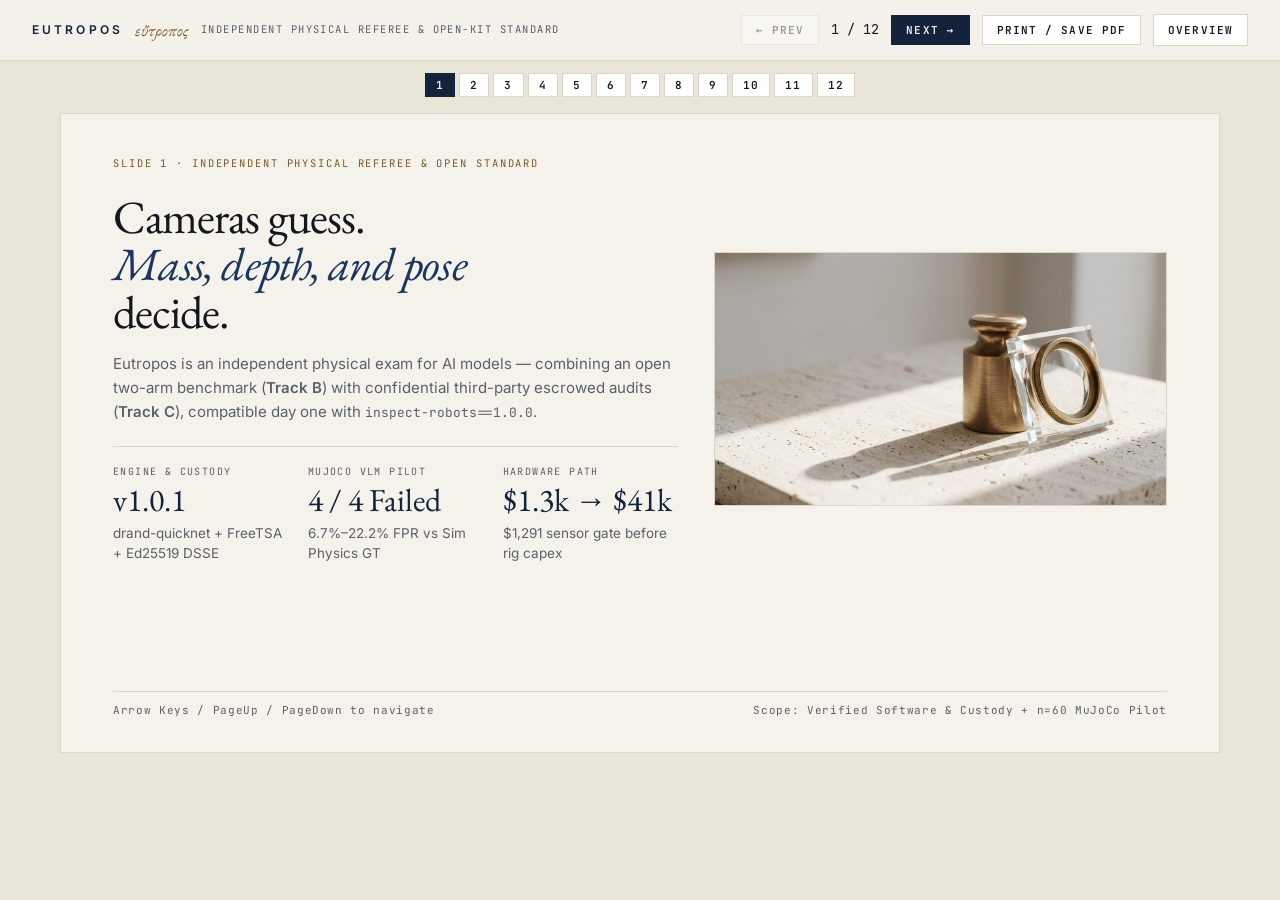
==== commit 8871b347: "eutropos: release v1.0.1 referee engine, DER web verifier, and unified site" ====
--- a/pitch/deck.html
+++ b/pitch/deck.html
@@ -36,8 +36,8 @@
         <p class="slide-eyebrow">Slide 1 &middot; Independent Physical Referee &amp; Open Standard</p>
         <div class="slide-hero-grid">
           <div>
-            <h1>Pixels can be fooled.<br/><em>Mass, depth, and pose</em><br/>tell the truth.</h1>
-            <p class="lead">Eutropos combines an open-kit bimanual benchmark (<strong>Track B</strong>) with confidential enterprise and hazard-escrowed third-party audits (<strong>Track C</strong>), interoperable day one with <code>inspect-robots==1.0.0</code>.</p>
+            <h1>Cameras guess.<br/><em>Mass, depth, and pose</em><br/>decide.</h1>
+            <p class="lead">Eutropos is an independent physical exam for AI models &mdash; combining an open two-arm benchmark (<strong>Track B</strong>) with confidential third-party escrowed audits (<strong>Track C</strong>), compatible day one with <code>inspect-robots==1.0.0</code>.</p>
             <div class="slide-hero-horizon">
               <div>
                 <div class="horizon-label">Engine &amp; Custody</div>
@@ -68,7 +68,7 @@
     <section class="slide" data-slide="2">
       <div>
         <p class="slide-eyebrow">Slide 2 &middot; Market Structure &amp; The Verification Gap</p>
-        <h2>Vision Judges &amp; Self-Reported Reels Stall Physical Adoption</h2>
+        <h2>Vision Judges &amp; Highlight Reels Distort Physical Benchmarks</h2>
         <div class="grid-2 mt-1">
           <div class="panel panel-white">
             <h3>Published Landscape (Fact)</h3>
@@ -79,7 +79,7 @@
             </ul>
           </div>
           <div class="panel panel-warn">
-            <h3>Four Open Structural Gaps (Fact)</h3>
+            <h3>Four Open Gaps (Fact)</h3>
             <ul>
               <li><strong>Concealed Metrology:</strong> Calibrated scales, overhead cameras, and cavity switches outside the model optical view.</li>
               <li><strong>Signed Custody:</strong> Future randomness commitments and append-only ledgers blocking silent retries or cherry-picking.</li>
@@ -114,7 +114,7 @@
     <!-- Slide 4 -->
     <section class="slide" data-slide="4">
       <div>
-        <p class="slide-eyebrow">Slide 4 &middot; Why Pixels Fail Reality</p>
+        <p class="slide-eyebrow">Slide 4 &middot; Optical Failure Modes</p>
         <h2>Three Optical Failure Modes Separated in <em>Simulation</em></h2>
         <div class="grid-3 mt-1" id="deck-showcase">
           <div class="panel panel-white"><strong>H2 S3 Partial Pour (tr_57_962127):</strong> All 4 VLMs false-PASS on 14.0 g vs 35.0 g min; simulated CBCP-01 balance rejects (-21 g).</div>
@@ -164,8 +164,8 @@
     <!-- Slide 6 -->
     <section class="slide" data-slide="6">
       <div>
-        <p class="slide-eyebrow">Slide 6 &middot; Open Hardware Frontier &amp; Validation Gate</p>
-        <h2>Fixed Bodily Standard: <code>P0</code> Sim &rarr; <code>P1</code> Base &rarr; <code>P2</code> Tactile</h2>
+        <p class="slide-eyebrow">Slide 6 &middot; Open Hardware Specification &amp; Validation Gate</p>
+        <h2>Standard Two-Arm Rig: <code>P0</code> Sim &rarr; <code>P1</code> Base &rarr; <code>P2</code> Tactile</h2>
         <div class="table-wrap">
           <table>
             <thead>
@@ -180,7 +180,7 @@
           </table>
         </div>
         <div class="panel panel-warn mt-1 small">
-          <strong>Bodily Mandate (Decision):</strong> Physical profiles specify two 6-DoF arms, 5-finger opposable-thumb hands, fixed head stereo RGB, and plain text prompts (tactile arrays only under P2 tactile division; zero wrist cams or markers). *$1,291 covers balance + overhead optics; stereo camera and fixtures join for full 6-family A4 runs.
+          <strong>Hardware Standard (Decision):</strong> Physical profiles specify two 6-DoF arms, 5-finger opposable-thumb hands, fixed head stereo RGB, and plain text prompts (tactile arrays only under P2 tactile division; zero wrist cams or markers). *$1,291 covers balance + overhead optics; stereo camera and fixtures join for full 6-family A4 runs.
         </div>
       </div>
       <div class="slide-foot"><span>Source: spec/PARETO-FRONTIER-v1.md &amp; rig_frontier.json (RFQs pending)</span><span>6 / 12</span></div>
@@ -236,7 +236,7 @@
             <h3>Public Leaderboard</h3>
             <ul>
               <li>Free open-kit CLI/specs; metered physical cell submissions once commissioned.</li>
-              <li>Anchor pricing model: per-evaluation slot fees &amp; calibrated bench kits.</li>
+              <li>Planned pricing model: per-evaluation slot fees &amp; calibrated bench kits.</li>
               <li>Full post-season disclosure matching human teleop ceiling.</li>
             </ul>
           </div>
@@ -272,15 +272,15 @@
             <ul>
               <li>Implements <code>inspect_robots.registry</code> sensor, grader, and sandbox hooks cleanly in upstream eval suites.</li>
               <li>Teams run <code>eutropos-referee prove-instruments</code> in 15 minutes inside existing Python environments.</li>
-              <li>Supports workflow continuity from MuJoCo software tests onto physical <code>P1/P2</code> rigs.</li>
+              <li>Runs identical scoring code in MuJoCo simulation and on physical <code>P1/P2</code> rigs.</li>
             </ul>
           </div>
           <div class="panel panel-white">
             <h3>Full Standalone Custody Path</h3>
             <ul>
               <li>To avoid single-vendor upstream dependency on Inspect Robots, <code>prove-v1</code> and subprocess runners work independently.</li>
-              <li>Process-tree guard (built) paired with OCI container isolation profile (<code>--network=none --read-only</code>).</li>
-              <li>Client-side browser Web Crypto + DER inspector paired with full BLS12-381 / X.509 CLI verifier.</li>
+              <li>Process-tree guard (built) and OCI container isolation profile (<code>--network=none --read-only</code>).</li>
+              <li>Client-side browser Web Crypto + DER inspector alongside full BLS12-381 / X.509 CLI verifier.</li>
             </ul>
           </div>
         </div>
@@ -300,7 +300,7 @@
               <li><code>eutropos-referee==1.0.1</code> MIT package, CLI, process-tree guard, and OCI blueprint.</li>
               <li>Live <code>drand-quicknet</code> + FreeTSA RFC 3161 + DSSE bundles verified via CLI &amp; client DER Web Crypto UI.</li>
               <li>Blinded <code>n = 60</code> MuJoCo pilot across 4 VLM pipelines from 3 model providers.</li>
-              <li>Single-file CSP-hardened audit HTML generator + Pentelic web verifier.</li>
+              <li>Single-file CSP-hardened audit HTML generator and browser verifier.</li>
             </ul>
           </div>
           <div class="panel panel-warn">
@@ -321,13 +321,13 @@
     <section class="slide" data-slide="11">
       <div>
         <p class="slide-eyebrow">Slide 11 &middot; Defensibility &amp; Explicit Risks</p>
-        <h2>Open MIT Kit Drives Adoption; <em>Sealed Metrology</em> Builds Moat</h2>
-        <div class="grid-2 mt-1">
-          <div class="panel panel-white">
-            <h3>Structural Advantage (Inference)</h3>
-            <ul>
-              <li>MIT referee tooling lowers lab friction while closed escrow banks and physical cells anchor high-stakes trust.</li>
-              <li>Structural independence: zero competing foundation-model training conflicts.</li>
+        <h2>Open MIT Kit; <em>Independent Physical Cells</em></h2>
+        <div class="grid-2 mt-1">
+          <div class="panel panel-white">
+            <h3>Defensibility (Inference)</h3>
+            <ul>
+              <li>MIT referee tooling runs locally; sealed physical cells and closed escrow banks carry third-party audits.</li>
+              <li>Independent referee role: zero competing foundation-model training conflicts.</li>
               <li>Planned ISO/IEC 17025 accreditation-ready metrology workflows once physical rigs commission.</li>
             </ul>
           </div>
@@ -348,7 +348,7 @@
     <section class="slide" data-slide="12">
       <div>
         <p class="slide-eyebrow">Slide 12 &middot; Collaboration &amp; Resource Options</p>
-        <h2>Modular Collaboration Paths Across <em>Partner &amp; Capital</em> Tiers</h2>
+        <h2>Partner &amp; <em>Capital</em> Options</h2>
         <div class="track-bar mt-1" role="tablist" aria-label="Select brief option">
           <button class="track-btn active" data-track="partner" type="button" role="tab" aria-selected="true">1. Lab Partner ($0 Ask)</button>
           <button class="track-btn" data-track="lean" type="button" role="tab" aria-selected="false">2. Lean Pilot ($250k&ndash;$500k)</button>
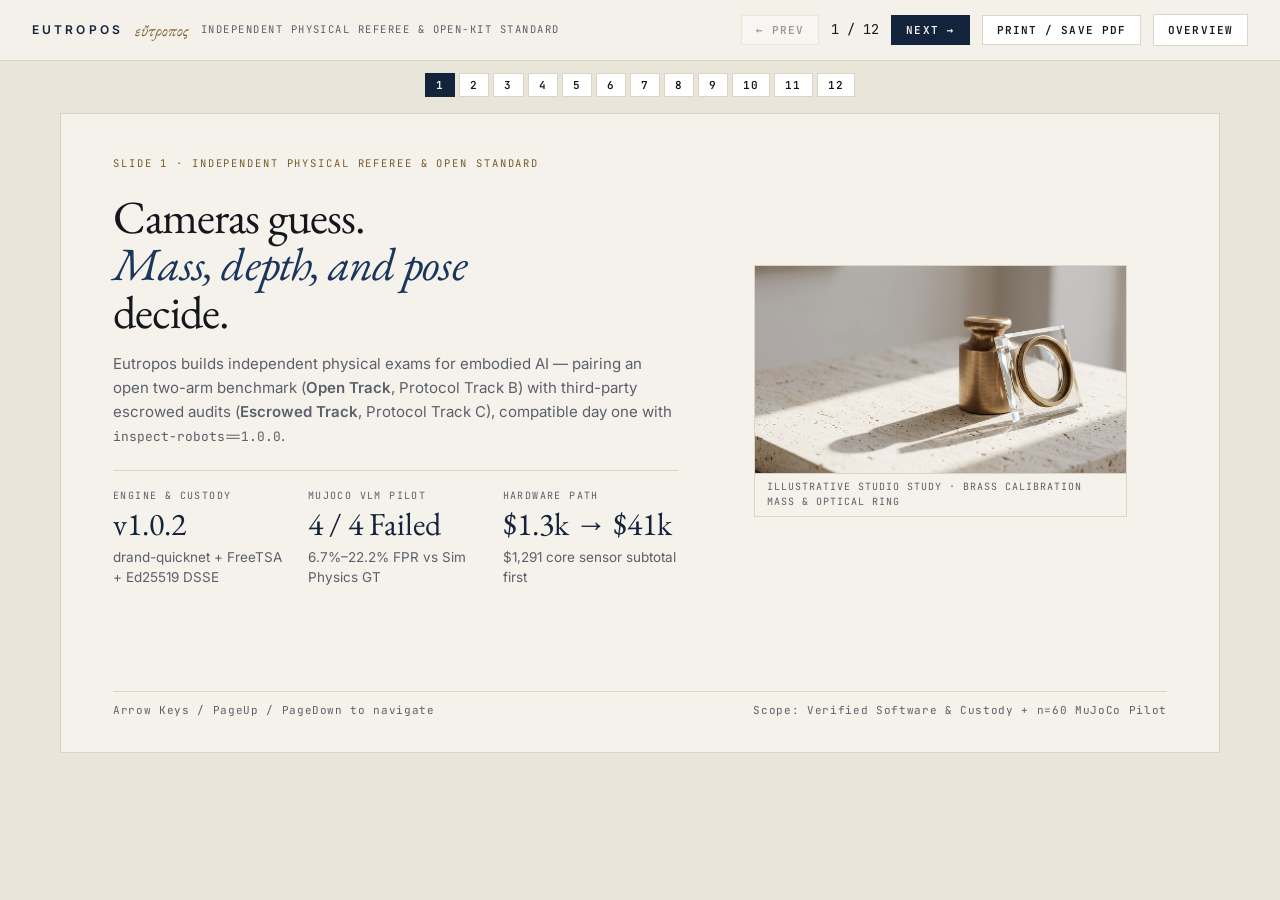
==== commit 768fc6f9: "eutropos: release v1.0.2 referee hardening, A4 matrices, and web verifier" ====
--- a/pitch/deck.html
+++ b/pitch/deck.html
@@ -5,9 +5,21 @@
   <meta name="viewport" content="width=device-width, initial-scale=1"/>
   <meta name="robots" content="noindex,nofollow"/>
   <meta http-equiv="Content-Security-Policy" content="default-src 'self'; script-src 'self'; style-src 'self'; img-src 'self' data:; connect-src 'self'; object-src 'none'; base-uri 'self'; form-action 'none'"/>
-  <title>Technical &amp; Partner Brief (v1.0.1) — Eutropos</title>
+  <title>Technical &amp; Partner Brief (v1.0.2) — Eutropos</title>
   <meta name="description" content="Interactive 12-slide brief covering physical referee architecture, blinded 60-trial MuJoCo study, hardware frontier, and partnership/funding options."/>
   <meta name="theme-color" content="#F5F2EB"/>
+  <meta property="og:type" content="article"/>
+  <meta property="og:site_name" content="Eutropos"/>
+  <meta property="og:title" content="Technical &amp; Partner Brief (v1.0.2) — Eutropos"/>
+  <meta property="og:description" content="Interactive 12-slide brief covering Eutropos software custody, blinded 60-trial MuJoCo study, open rig hardware specification, and collaboration options."/>
+  <meta property="og:url" content="https://different-change.github.io/eutropos/pitch/deck.html"/>
+  <meta property="og:image" content="https://different-change.github.io/eutropos/img/og-card.jpg"/>
+  <meta property="og:image:width" content="1200"/>
+  <meta property="og:image:height" content="630"/>
+  <meta property="og:image:alt" content="Eutropos Technical and Partner Brief title card"/>
+  <meta name="twitter:card" content="summary_large_image"/>
+  <meta name="twitter:image" content="https://different-change.github.io/eutropos/img/og-card.jpg"/>
+  <meta name="twitter:image:alt" content="Eutropos Technical and Partner Brief title card"/>
   <link rel="icon" href="../site/favicon.svg" type="image/svg+xml"/>
   <link rel="stylesheet" href="deck.css"/>
 </head>
@@ -37,11 +49,11 @@
         <div class="slide-hero-grid">
           <div>
             <h1>Cameras guess.<br/><em>Mass, depth, and pose</em><br/>decide.</h1>
-            <p class="lead">Eutropos is an independent physical exam for AI models &mdash; combining an open two-arm benchmark (<strong>Track B</strong>) with confidential third-party escrowed audits (<strong>Track C</strong>), compatible day one with <code>inspect-robots==1.0.0</code>.</p>
+            <p class="lead">Eutropos builds independent physical exams for embodied AI &mdash; pairing an open two-arm benchmark (<strong>Open Track</strong>, Protocol Track B) with third-party escrowed audits (<strong>Escrowed Track</strong>, Protocol Track C), compatible day one with <code>inspect-robots==1.0.0</code>.</p>
             <div class="slide-hero-horizon">
               <div>
                 <div class="horizon-label">Engine &amp; Custody</div>
-                <div class="big-num">v1.0.1</div>
+                <div class="big-num">v1.0.2</div>
                 <div class="small muted">drand-quicknet + FreeTSA + Ed25519 DSSE</div>
               </div>
               <div>
@@ -52,13 +64,14 @@
               <div>
                 <div class="horizon-label">Hardware Path</div>
                 <div class="big-num">$1.3k &rarr; $41k</div>
-                <div class="small muted">$1,291 sensor gate before rig capex</div>
+                <div class="small muted">$1,291 core sensor subtotal first</div>
               </div>
             </div>
           </div>
-          <div class="slide-hero-media">
-            <img src="../site/img/pentelic-sculpture.jpg" alt="Illustrative studio artwork: brass metrology calibration weight and sapphire bezel on Cycladic travertine"/>
-          </div>
+          <figure class="slide-hero-media">
+            <img src="../site/img/pentelic-sculpture.jpg" width="1376" height="768" alt="Illustrative studio artwork: brass metrology calibration weight and sapphire bezel on Cycladic travertine"/>
+            <figcaption>Illustrative studio study &middot; Brass calibration mass &amp; optical ring</figcaption>
+          </figure>
         </div>
       </div>
       <div class="slide-foot"><span class="no-print">Arrow Keys / PageUp / PageDown to navigate</span><span>Scope: Verified Software &amp; Custody + n=60 MuJoCo Pilot</span></div>
@@ -71,15 +84,15 @@
         <h2>Vision Judges &amp; Highlight Reels Distort Physical Benchmarks</h2>
         <div class="grid-2 mt-1">
           <div class="panel panel-white">
-            <h3>Published Landscape (Fact)</h3>
+            <h3>Published Landscape</h3>
             <ul>
               <li>Robotics teams publish curated teleoperation highlights and simulation checkpoints.</li>
               <li>Robocurve disclosed <strong>$10M</strong> seed (Sep 2026), MIT <code>inspect-robots</code> (<code>112k+</code> downloads), <code>6</code> YAM rigs, and <code>4,239</code> logged runs scoring <code>28/29</code> public tasks by humans or VLM judges from camera frames.</li>
-              <li>Public frontier frameworks (AIUC-1, CAICT/TC260, EU GPAI, UK/US AISI) show zero standing mandates for calibrated physical manipulation tests.</li>
+              <li>Reviewed frontier safety frameworks (AIUC-1, CAICT/TC260, EU GPAI, UK AISI / US CAISI, accessed 2026-11-17) specify scant standing physical manipulation mandates.</li>
             </ul>
           </div>
           <div class="panel panel-warn">
-            <h3>Four Open Gaps (Fact)</h3>
+            <h3>Four Open Verification Gaps</h3>
             <ul>
               <li><strong>Concealed Metrology:</strong> Calibrated scales, overhead cameras, and cavity switches outside the model optical view.</li>
               <li><strong>Signed Custody:</strong> Future randomness commitments and append-only ledgers blocking silent retries or cherry-picking.</li>
@@ -89,23 +102,23 @@
           </div>
         </div>
       </div>
-      <div class="slide-foot"><span>Sources: robocurve.org, github.com/robocurve, PyPI stats &amp; public safety docs (accessed 2026-11-17)</span><span>2 / 12</span></div>
+      <div class="slide-foot"><span>Sources: robocurve.org, github.com/robocurve, PyPI stats &amp; reviewed safety drafts (accessed 2026-11-17)</span><span>2 / 12</span></div>
     </section>
 
     <!-- Slide 3 -->
     <section class="slide" data-slide="3">
       <div>
         <p class="slide-eyebrow">Slide 3 &middot; Empirical Pilot (n=60 Stratified Blinded MuJoCo Study)</p>
-        <h2>All Four Vision Judges Failed Pilot Gate Thresholds</h2>
-        <p class="small muted">Bars compare overall false-pass rate (crimson, n=45 negatives), S4 optical decoys (amber, n=15), and S1 clean false-fail rate (indigo, n=15); S2 obvious-fail FPR was 0/15 for all 4. Exploratory McNemar Opus vs Neon: raw <code>p = 0.039</code> (Holm adjusted <code>p = 0.234</code> across 6 pairs).</p>
+        <h2>Four Vision Judge Pipelines Failed Pilot Gate Thresholds</h2>
+        <p class="small muted">Bars show overall false-pass rate (crimson, n=45 negatives), S4 optical decoys (bronze, n=15), and S1 clean false-fail rate (indigo, n=15); S2 obvious-fail FPR was 0/15 across all four pipelines (3 providers). Exploratory McNemar Opus vs Neon: raw <code>p = 0.039</code> (Holm adjusted <code>p = 0.234</code>).</p>
         <div class="panel panel-white mt-1" id="deck-a4-chart">
-          <p class="mono small muted">Pilot dataset (a4_study.json): Astra 17.8% FPR (&kappa;=0.510), Opus 22.2% (&kappa;=0.636), Dual 15.6% (&kappa;=0.378), Neon 6.7% (&kappa;=0.628). Simulator state = ground truth (by construction).</p>
+          <p class="mono small muted">Pilot dataset (a4_study.json): Binary Acc 46/60&ndash;52/60; Exact unabstained Acc 34/60&ndash;50/60; Astra 17.8% FPR (&kappa;=0.510), Opus 22.2% (&kappa;=0.636), Dual 15.6% (&kappa;=0.378), Neon 6.7% (&kappa;=0.628).</p>
         </div>
         <div class="grid-4 mt-1 small">
-          <div class="panel"><strong>GPT-6 Astra</strong><br/>FPR 17.8% &middot; S4 13.3%<br/>S1 FFR 26.7% &middot; &kappa; 0.510</div>
-          <div class="panel"><strong>Claude Opus 5.5</strong><br/>FPR 22.2% &middot; S4 26.7%<br/>S1 FFR 0.0% &middot; &kappa; 0.636</div>
-          <div class="panel"><strong>DataCenterBench Dual</strong><br/>FPR 15.6% &middot; S4 20.0%<br/>S1 FFR 46.7% &middot; &kappa; 0.378</div>
-          <div class="panel"><strong>Gemini 4 Neon</strong><br/>FPR 6.7% &middot; S4 6.7%<br/>S1 FFR 33.3% &middot; &kappa; 0.628</div>
+          <div class="panel"><strong>GPT-6 Astra</strong><br/>FPR 17.8% &middot; S4 13.3%<br/>Bin 48/60 &middot; Exact 46/60 &middot; &kappa; 0.510</div>
+          <div class="panel"><strong>Claude Opus 5.5</strong><br/>FPR 22.2% &middot; S4 26.7%<br/>Bin 50/60 &middot; Exact 46/60 &middot; &kappa; 0.636</div>
+          <div class="panel"><strong>DataCenterBench Dual</strong><br/>FPR 15.6% &middot; S4 20.0%<br/>Bin 46/60 &middot; Exact 34/60 &middot; &kappa; 0.378</div>
+          <div class="panel"><strong>Gemini 4 Neon</strong><br/>FPR 6.7% &middot; S4 6.7%<br/>Bin 52/60 &middot; Exact 50/60 &middot; &kappa; 0.628</div>
         </div>
       </div>
       <div class="slide-foot"><span>Scope: AgileX NERO MuJoCo simulation vs. simulator ground truth; n=240 physical A4 pending</span><span>3 / 12</span></div>
@@ -122,17 +135,17 @@
           <div class="panel panel-white"><strong>H1 S4 Optical Illusion (tr_23_604214):</strong> Peg seated 0 mm (rests on socket rim); Neon false-PASS; simulated collar switch stays open.</div>
         </div>
         <div class="panel panel-teal mt-1 small">
-          <strong>Hollow Shell Reference (tr_10_919818, Fact):</strong> On thin copper lookalikes (<code>12.60 g</code> vs <code>37.20 g</code> target), Opus and Dual marked <code>PASS</code>, Astra abstained (<code>UNSURE</code>), and Neon flagged thin shells (<code>FAIL</code>). Under Protocol v1.0, concealed <code>CBCP-01</code> settled reads (<code>2.0 s</code> window) target deterministic rejection; physical sensor error rates await Stage-1 <code>n = 240</code> trials.
-        </div>
-      </div>
-      <div class="slide-foot"><span>Blinded MuJoCo head-camera frames &middot; 4 judge configurations across 3 vendors</span><span>4 / 12</span></div>
+          <strong>Hollow Shell Reference (tr_10_919818):</strong> On thin copper lookalikes (<code>12.60 g</code> vs <code>37.20 g</code> target), Opus and Dual marked <code>PASS</code> (Dual ran independent stage-1 Astra + stage-2 Opus queries), solo Astra abstained (<code>UNSURE</code>), and Neon flagged thin shells (<code>FAIL</code>). Under Protocol v1.0, concealed <code>CBCP-01</code> settled reads (<code>2.0 s</code> window) target deterministic rejection; physical sensor error rates await Stage-1 <code>n = 240</code> trials.
+        </div>
+      </div>
+      <div class="slide-foot"><span>Blinded MuJoCo head-camera frames &middot; 4 judge pipelines across 3 providers</span><span>4 / 12</span></div>
     </section>
 
     <!-- Slide 5 (Obsidian Cryptographic Vault Slide) -->
     <section class="slide slide-obsidian" data-slide="5">
       <div>
         <p class="slide-eyebrow">Slide 5 &middot; Cryptographic Custody &amp; Concealed Metrology Protocol</p>
-        <h2>Tamper-Evident End-to-End Custody (<em>eutropos-referee==1.0.1</em>)</h2>
+        <h2>Tamper-Evident End-to-End Custody (<em>eutropos-referee==1.0.2</em>)</h2>
         <div class="grid-2 mt-1">
           <div class="panel panel-obsidian">
             <h3>Specified Referee Instruments (Stage-1 Pending)</h3>
@@ -169,10 +182,10 @@
         <div class="table-wrap">
           <table>
             <thead>
-              <tr><th>Profile</th><th>Arms, Hands &amp; Sensors</th><th>DoF Breakdown</th><th>Divisions / Gate</th><th>Est. BOM</th></tr>
+              <tr><th scope="col">Profile</th><th scope="col">Arms, Hands &amp; Sensors</th><th scope="col">DoF Breakdown</th><th scope="col">Divisions / Gate</th><th scope="col">Est. BOM</th></tr>
             </thead>
             <tbody>
-              <tr><td><strong>Stage 1 Bench</strong></td><td>Radwag WTC 2000 ($466) + Basler ace 2 + 8 mm lens ($825) (+ stereo/H1/H4)</td><td>Sensor gate</td><td>240-trial physical A4 study</td><td><strong>$1,291*</strong></td></tr>
+              <tr><td><strong>Stage 1 Core</strong></td><td>Radwag WTC 2000 ($466) + Basler ace 2 &amp; 8 mm lens ($825)*</td><td>Sensor subtotal</td><td>240-trial physical A4 study</td><td><strong>$1,291*</strong></td></tr>
               <tr><td><strong>P0 (Sim Only)</strong></td><td>2x AgileX NERO (7-DoF arm) + 2x 6-DoF hands in MuJoCo</td><td>26 DoF (2x7+2x6)</td><td>Software custody testbed</td><td><strong>$0</strong></td></tr>
               <tr><td><strong>P1 (Physical)</strong></td><td>2x 6-DoF YAM Ultra 2 ($8,798) + 2x 17-DoF ORCA v2.1 Base ($7,000)</td><td>46 DoF (2x6+2x17)</td><td><code>blind-stereo-nontactile</code></td><td><strong>~$26,486</strong></td></tr>
               <tr><td><strong>P2 (Physical)</strong></td><td>2x 6-DoF UFACTORY 850 ($17,998) + 2x 17-DoF ORCA v2.1 Touch ($12,200)</td><td>46 DoF (2x6+2x17)</td><td>Tactile + <code>mask_tactile=True</code> parity</td><td><strong>~$40,886</strong></td></tr>
@@ -180,7 +193,7 @@
           </table>
         </div>
         <div class="panel panel-warn mt-1 small">
-          <strong>Hardware Standard (Decision):</strong> Physical profiles specify two 6-DoF arms, 5-finger opposable-thumb hands, fixed head stereo RGB, and plain text prompts (tactile arrays only under P2 tactile division; zero wrist cams or markers). *$1,291 covers balance + overhead optics; stereo camera and fixtures join for full 6-family A4 runs.
+          <strong>Hardware Standard:</strong> Physical profiles specify two 6-DoF arms, 5-finger opposable-thumb hands, fixed head stereo RGB, and plain text prompts (tactile arrays only under P2 tactile division; wrist cams and workspace markers excluded). *<strong>$1,291</strong> is the core balance + overhead subtotal; stereo camera (e.g., ZED 2i $529) and H1/H4 fixtures are budgeted separately for the 6-family A4 bench.
         </div>
       </div>
       <div class="slide-foot"><span>Source: spec/PARETO-FRONTIER-v1.md &amp; rig_frontier.json (RFQs pending)</span><span>6 / 12</span></div>
@@ -220,7 +233,7 @@
             </ul>
           </div>
         </div>
-        <div class="panel mt-1 small"><strong>Observation Boundary (Decision):</strong> Fixed head stereo RGB + natural text only (plus P2 tactile channel solely in <code>blind-stereo-tactile</code>); <code>validate_dexterous_semantics</code> rejects oracle poses or tactile keys on non-tactile evaluations.</div>
+        <div class="panel mt-1 small"><strong>Observation Boundary:</strong> Fixed head stereo RGB + natural text only (plus P2 tactile channel solely in <code>blind-stereo-tactile</code>); <code>validate_dexterous_semantics</code> rejects oracle poses or tactile keys on non-tactile evaluations.</div>
       </div>
       <div class="slide-foot"><span>Implemented in eutropos_referee/families_15.py &amp; profiles.py</span><span>7 / 12</span></div>
     </section>
@@ -232,7 +245,7 @@
         <h2>Open Standard Adoption &middot; <em>Paid Third-Party Escrow</em></h2>
         <div class="grid-3 mt-1 small">
           <div class="panel panel-teal">
-            <span class="badge badge-pass">Track B &middot; general-open</span>
+            <span class="badge badge-pass">Open Track &middot; Track B</span>
             <h3>Public Leaderboard</h3>
             <ul>
               <li>Free open-kit CLI/specs; metered physical cell submissions once commissioned.</li>
@@ -241,7 +254,7 @@
             </ul>
           </div>
           <div class="panel panel-white">
-            <span class="badge">Track C &middot; hazard-escrowed</span>
+            <span class="badge">Escrowed Track &middot; Track C</span>
             <h3>Private Lab / Insurer Audits</h3>
             <ul>
               <li>Fixed-fee capability &amp; benign-surrogate audits keeping targets under escrow.</li>
@@ -253,7 +266,7 @@
             <h3>Comparison vs. Wrappers</h3>
             <ul>
               <li><strong>Self-eval wrappers:</strong> VLM/human grading from athlete frames; mutable logs.</li>
-              <li><strong>Eutropos:</strong> Blind hidden sensors, pre-beacon commitments, complete slot ledger, zero competing model weights.</li>
+              <li><strong>Eutropos:</strong> Blind hidden sensors, pre-beacon commitments, complete slot ledger, independent of foundation-model training conflicts.</li>
             </ul>
           </div>
         </div>
@@ -268,17 +281,17 @@
         <h2>Runs Inside <em>inspect-robots==1.0.0</em> or Standalone</h2>
         <div class="grid-2 mt-1">
           <div class="panel panel-white">
-            <h3>Zero-Patch Entry-Point Compatibility</h3>
-            <ul>
-              <li>Implements <code>inspect_robots.registry</code> sensor, grader, and sandbox hooks cleanly in upstream eval suites.</li>
-              <li>Teams run <code>eutropos-referee prove-instruments</code> in 15 minutes inside existing Python environments.</li>
-              <li>Runs identical scoring code in MuJoCo simulation and on physical <code>P1/P2</code> rigs.</li>
+            <h3>Entry-Point Compatibility</h3>
+            <ul>
+              <li>Implements <code>inspect_robots.registry</code> sensor, grader, and sandbox hooks directly inside upstream eval suites.</li>
+              <li>Teams run <code>eutropos-referee prove-instruments</code> cleanly inside existing Python environments.</li>
+              <li>Designed to run identical scoring code in MuJoCo simulation today and on <code>P1/P2</code> rigs once commissioned.</li>
             </ul>
           </div>
           <div class="panel panel-white">
             <h3>Full Standalone Custody Path</h3>
             <ul>
-              <li>To avoid single-vendor upstream dependency on Inspect Robots, <code>prove-v1</code> and subprocess runners work independently.</li>
+              <li>To reduce single-vendor upstream dependency on Inspect Robots, <code>prove-v1</code> and subprocess runners work independently.</li>
               <li>Process-tree guard (built) and OCI container isolation profile (<code>--network=none --read-only</code>).</li>
               <li>Client-side browser Web Crypto + DER inspector alongside full BLS12-381 / X.509 CLI verifier.</li>
             </ul>
@@ -295,21 +308,21 @@
         <h2>Verified Software Today &middot; <em>Gated Physical Build</em></h2>
         <div class="grid-2 mt-1">
           <div class="panel panel-teal">
-            <h3>Built &amp; Verified Today (Fact)</h3>
-            <ul>
-              <li><code>eutropos-referee==1.0.1</code> MIT package, CLI, process-tree guard, and OCI blueprint.</li>
+            <h3>Built &amp; Verified Today</h3>
+            <ul>
+              <li><code>eutropos-referee==1.0.2</code> MIT package, CLI, process-tree guard, and OCI blueprint.</li>
               <li>Live <code>drand-quicknet</code> + FreeTSA RFC 3161 + DSSE bundles verified via CLI &amp; client DER Web Crypto UI.</li>
               <li>Blinded <code>n = 60</code> MuJoCo pilot across 4 VLM pipelines from 3 model providers.</li>
-              <li>Single-file CSP-hardened audit HTML generator and browser verifier.</li>
+              <li>Single-file SHA-256-CSP offline audit HTML report generator and browser verifier.</li>
             </ul>
           </div>
           <div class="panel panel-warn">
-            <h3>Sequenced Physical Gates (Decision)</h3>
-            <ul>
-              <li><strong>Gate 1 ($1,291+ Bench):</strong> Buy Radwag + Basler bench (+ stereo/H1/H4); complete <code>240</code>-trial physical A4 study.</li>
-              <li><strong>Gate 2 (After RFQs):</strong> Confirm YAM Ultra 2 (P1) &amp; ORCA Touch (P2) limits; build first physical <code>P2</code> rig.</li>
+            <h3>Sequenced Physical Gates</h3>
+            <ul>
+              <li><strong>Gate 1 ($1,291 core subtotal + stereo/fixtures):</strong> Acquire Radwag + Basler bench + stereo &amp; H1/H4; complete <code>240</code>-trial physical A4 study.</li>
+              <li><strong>Gate 2 (After RFQs):</strong> Confirm YAM Ultra 2 (P1) &amp; ORCA Touch / UFACTORY 850 (P2) specs; build first physical <code>P2</code> rig.</li>
               <li><strong>Gate 3 (Season-0):</strong> Record human teleoperation ceilings across 15 families and open public submissions.</li>
-              <li><strong>Gate 4 (Buyer GTM):</strong> Convert frontier lab &amp; insurer interviews into first paid <code>Track C</code> escrow pilots.</li>
+              <li><strong>Gate 4 (Buyer GTM):</strong> Convert frontier lab &amp; insurer interviews into first paid <code>Escrowed Track</code> pilots.</li>
             </ul>
           </div>
         </div>
@@ -324,24 +337,24 @@
         <h2>Open MIT Kit; <em>Independent Physical Cells</em></h2>
         <div class="grid-2 mt-1">
           <div class="panel panel-white">
-            <h3>Defensibility (Inference)</h3>
+            <h3>Defensibility</h3>
             <ul>
               <li>MIT referee tooling runs locally; sealed physical cells and closed escrow banks carry third-party audits.</li>
-              <li>Independent referee role: zero competing foundation-model training conflicts.</li>
+              <li>Independent referee posture: free of competing foundation-model training conflicts.</li>
               <li>Planned ISO/IEC 17025 accreditation-ready metrology workflows once physical rigs commission.</li>
             </ul>
           </div>
           <div class="panel panel-fail">
-            <h3>Open Risks &amp; Unverified Dependencies (Unknown)</h3>
-            <ul>
-              <li>Buyer willingness to pay for independent Track C certification requires direct enterprise interviews.</li>
+            <h3>Open Risks &amp; Unverified Dependencies</h3>
+            <ul>
+              <li>Buyer willingness to pay for independent Escrowed Track audits requires direct enterprise interviews.</li>
               <li>YAM Ultra 2 full-reach stability and ORCA Touch sustained heat limits await formal vendor RFQ replies.</li>
               <li>Real-world A4 instrument variance and Inspect Robots upstream API stability remain open engineering risks.</li>
             </ul>
           </div>
         </div>
       </div>
-      <div class="slide-foot"><span>MIT open-source kit · Physical claims gated behind Stage-1 data</span><span>11 / 12</span></div>
+      <div class="slide-foot"><span>MIT open-source kit &middot; Physical claims gated behind Stage-1 data</span><span>11 / 12</span></div>
     </section>
 
     <!-- Slide 12 -->
@@ -350,12 +363,30 @@
         <p class="slide-eyebrow">Slide 12 &middot; Collaboration &amp; Resource Options</p>
         <h2>Partner &amp; <em>Capital</em> Options</h2>
         <div class="track-bar mt-1" role="tablist" aria-label="Select brief option">
-          <button class="track-btn active" data-track="partner" type="button" role="tab" aria-selected="true">1. Lab Partner ($0 Ask)</button>
-          <button class="track-btn" data-track="lean" type="button" role="tab" aria-selected="false">2. Lean Pilot ($250k&ndash;$500k)</button>
-          <button class="track-btn" data-track="preseed" type="button" role="tab" aria-selected="false">3. Pre-Seed ($1.5M&ndash;$3.0M)</button>
-          <button class="track-btn" data-track="seed" type="button" role="tab" aria-selected="false">4. Institutional Seed ($5M+)</button>
-        </div>
-        <div id="track-detail" role="tabpanel"></div>
+          <button class="track-btn active" id="tab-partner" data-track="partner" type="button" role="tab" aria-selected="true" aria-controls="track-detail" tabindex="0">1. Lab Partner ($0 Ask)</button>
+          <button class="track-btn" id="tab-lean" data-track="lean" type="button" role="tab" aria-selected="false" aria-controls="track-detail" tabindex="-1">2. Lean Pilot ($250k&ndash;$500k)</button>
+          <button class="track-btn" id="tab-preseed" data-track="preseed" type="button" role="tab" aria-selected="false" aria-controls="track-detail" tabindex="-1">3. Pre-Seed ($1.5M&ndash;$3.0M)</button>
+          <button class="track-btn" id="tab-seed" data-track="seed" type="button" role="tab" aria-selected="false" aria-controls="track-detail" tabindex="-1">4. Institutional Seed ($5M+)</button>
+        </div>
+        <div id="track-detail" role="tabpanel" aria-labelledby="tab-partner">
+          <div class="grid-2">
+            <div class="panel panel-white">
+              <span class="badge badge-pass">Integration &amp; Pilot Option</span>
+              <h3>Lab Partner ($0 Capital Ask)</h3>
+              <div class="big-num">$0 Capital Ask</div>
+              <div class="ask-sub">Immediate Software Plugin Integration</div>
+              <p class="small muted">Run eutropos-referee==1.0.2 alongside existing inspect-robots pipelines or standalone isolated runners today.</p>
+            </div>
+            <div class="panel panel-white">
+              <h3>Scope &amp; Milestones</h3>
+              <ul class="small">
+                <li>Direct Python entry-point registration in inspect-robots workflows</li>
+                <li>Joint specification of 1 private hazard-escrowed surrogate task</li>
+                <li>Cross-lab blinded bundle exchange verifiable in Web Crypto + CLI</li>
+              </ul>
+            </div>
+          </div>
+        </div>
       </div>
       <div class="slide-foot"><span>Contact: <a data-brand="CONTACT_EMAIL" href="mailto:different.change@pm.me">different.change@pm.me</a> &middot; <a data-brand="GITHUB_URL" href="https://github.com/different-change/eutropos">GitHub</a></span><span>12 / 12</span></div>
     </section>
--- a/pitch/deck.css
+++ b/pitch/deck.css
@@ -112,6 +112,7 @@
   --surface-card: #FFFFFF;
   --surface-alt: #EAE5D9;
   --ink: #14171D;
+  --ink-2: #2A313D;
   --muted: #5A606A;
   --border: #DCD5C7;
   --accent: #14233C;
@@ -387,7 +388,7 @@
 .grid-4 { display: grid; grid-template-columns: repeat(4, minmax(0, 1fr)); gap: 14px; }
 
 @media screen and (max-width: 820px) {
-  .slide-hero-grid, .slide-hero-horizon, .grid-2, .grid-3, .grid-4 { grid-template-columns: 1fr; }
+  .slide-hero-grid, .slide-hero-horizon, .grid-2, .grid-3, .grid-4, .custody-strip { grid-template-columns: 1fr; }
   .slide { padding: 24px 20px; min-height: auto; }
 }
 
@@ -485,6 +486,26 @@
   line-height: 1.05;
   margin: 4px 0 6px;
   color: var(--accent);
+}
+
+.ask-sub {
+  font-family: var(--mono);
+  font-size: 11px;
+  letter-spacing: 0.1em;
+  text-transform: uppercase;
+  color: var(--bronze-text);
+  margin-bottom: 10px;
+}
+
+.slide-hero-media figcaption {
+  font-family: var(--mono);
+  font-size: 10px;
+  letter-spacing: 0.1em;
+  text-transform: uppercase;
+  color: var(--muted);
+  padding: 6px 12px;
+  border-top: 1px solid var(--border);
+  background: var(--surface);
 }
 
 .small { font-size: 13.5px; }
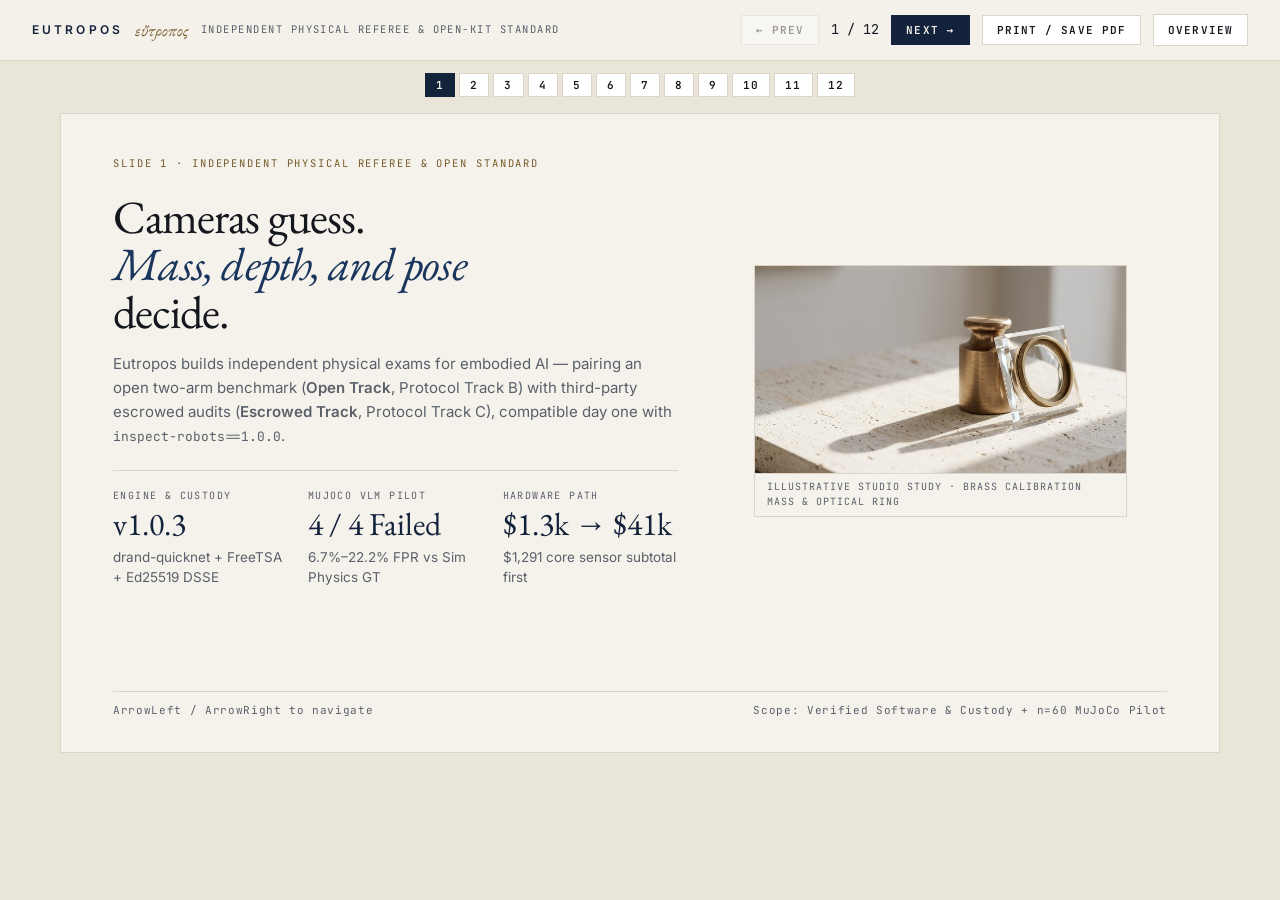
==== commit 90c119ce: "eutropos: release v1.0.3 global pinnacle pass (referee snapshot, CMS DER, A4/mobile/deck & release p" ====
--- a/pitch/deck.html
+++ b/pitch/deck.html
@@ -5,25 +5,26 @@
   <meta name="viewport" content="width=device-width, initial-scale=1"/>
   <meta name="robots" content="noindex,nofollow"/>
   <meta http-equiv="Content-Security-Policy" content="default-src 'self'; script-src 'self'; style-src 'self'; img-src 'self' data:; connect-src 'self'; object-src 'none'; base-uri 'self'; form-action 'none'"/>
-  <title>Technical &amp; Partner Brief (v1.0.2) — Eutropos</title>
+  <title>Technical &amp; Partner Brief (v1.0.3) — Eutropos</title>
   <meta name="description" content="Interactive 12-slide brief covering physical referee architecture, blinded 60-trial MuJoCo study, hardware frontier, and partnership/funding options."/>
   <meta name="theme-color" content="#F5F2EB"/>
   <meta property="og:type" content="article"/>
   <meta property="og:site_name" content="Eutropos"/>
-  <meta property="og:title" content="Technical &amp; Partner Brief (v1.0.2) — Eutropos"/>
+  <meta property="og:title" content="Technical &amp; Partner Brief (v1.0.3) — Eutropos"/>
   <meta property="og:description" content="Interactive 12-slide brief covering Eutropos software custody, blinded 60-trial MuJoCo study, open rig hardware specification, and collaboration options."/>
   <meta property="og:url" content="https://different-change.github.io/eutropos/pitch/deck.html"/>
   <meta property="og:image" content="https://different-change.github.io/eutropos/img/og-card.jpg"/>
   <meta property="og:image:width" content="1200"/>
   <meta property="og:image:height" content="630"/>
-  <meta property="og:image:alt" content="Eutropos Technical and Partner Brief title card"/>
+  <meta property="og:image:alt" content="Eutropos independent physical referee title card showing brass metrology artifacts on travertine stone"/>
   <meta name="twitter:card" content="summary_large_image"/>
   <meta name="twitter:image" content="https://different-change.github.io/eutropos/img/og-card.jpg"/>
-  <meta name="twitter:image:alt" content="Eutropos Technical and Partner Brief title card"/>
+  <meta name="twitter:image:alt" content="Eutropos independent physical referee title card showing brass metrology artifacts on travertine stone"/>
   <link rel="icon" href="../site/favicon.svg" type="image/svg+xml"/>
   <link rel="stylesheet" href="deck.css"/>
 </head>
 <body>
+  <a class="skip-link" href="#deck-main">Skip to slides</a>
   <header class="deck-toolbar">
     <div class="toolbar-group">
       <span class="brand-chip" data-brand="BRAND_NAME">Eutropos</span>
@@ -41,7 +42,7 @@
 
   <nav class="jump-strip" id="jump-strip" aria-label="Slide navigation"></nav>
 
-  <main class="deck-stage">
+  <main class="deck-stage" id="deck-main">
     <!-- Slide 1 -->
     <section class="slide active" data-slide="1">
       <div>
@@ -53,7 +54,7 @@
             <div class="slide-hero-horizon">
               <div>
                 <div class="horizon-label">Engine &amp; Custody</div>
-                <div class="big-num">v1.0.2</div>
+                <div class="big-num">v1.0.3</div>
                 <div class="small muted">drand-quicknet + FreeTSA + Ed25519 DSSE</div>
               </div>
               <div>
@@ -74,7 +75,7 @@
           </figure>
         </div>
       </div>
-      <div class="slide-foot"><span class="no-print">Arrow Keys / PageUp / PageDown to navigate</span><span>Scope: Verified Software &amp; Custody + n=60 MuJoCo Pilot</span></div>
+      <div class="slide-foot"><span class="no-print">ArrowLeft / ArrowRight to navigate</span><span>Scope: Verified Software &amp; Custody + n=60 MuJoCo Pilot</span></div>
     </section>
 
     <!-- Slide 2 -->
@@ -112,13 +113,13 @@
         <h2>Four Vision Judge Pipelines Failed Pilot Gate Thresholds</h2>
         <p class="small muted">Bars show overall false-pass rate (crimson, n=45 negatives), S4 optical decoys (bronze, n=15), and S1 clean false-fail rate (indigo, n=15); S2 obvious-fail FPR was 0/15 across all four pipelines (3 providers). Exploratory McNemar Opus vs Neon: raw <code>p = 0.039</code> (Holm adjusted <code>p = 0.234</code>).</p>
         <div class="panel panel-white mt-1" id="deck-a4-chart">
-          <p class="mono small muted">Pilot dataset (a4_study.json): Binary Acc 46/60&ndash;52/60; Exact unabstained Acc 34/60&ndash;50/60; Astra 17.8% FPR (&kappa;=0.510), Opus 22.2% (&kappa;=0.636), Dual 15.6% (&kappa;=0.378), Neon 6.7% (&kappa;=0.628).</p>
+          <p class="mono small muted">Pilot dataset (a4_study.json): Binary Acc 46/60&ndash;52/60; Strict Exact 34/60&ndash;50/60; Astra 17.8% FPR (&kappa;=0.510), Opus 22.2% (&kappa;=0.636), Dual 15.6% (&kappa;=0.378), Neon 6.7% (&kappa;=0.628).</p>
         </div>
         <div class="grid-4 mt-1 small">
-          <div class="panel"><strong>GPT-6 Astra</strong><br/>FPR 17.8% &middot; S4 13.3%<br/>Bin 48/60 &middot; Exact 46/60 &middot; &kappa; 0.510</div>
-          <div class="panel"><strong>Claude Opus 5.5</strong><br/>FPR 22.2% &middot; S4 26.7%<br/>Bin 50/60 &middot; Exact 46/60 &middot; &kappa; 0.636</div>
-          <div class="panel"><strong>DataCenterBench Dual</strong><br/>FPR 15.6% &middot; S4 20.0%<br/>Bin 46/60 &middot; Exact 34/60 &middot; &kappa; 0.378</div>
-          <div class="panel"><strong>Gemini 4 Neon</strong><br/>FPR 6.7% &middot; S4 6.7%<br/>Bin 52/60 &middot; Exact 50/60 &middot; &kappa; 0.628</div>
+          <div class="panel"><strong>GPT-6 Astra</strong><br/>FPR 17.8% &middot; S4 13.3%<br/>Bin 48/60 &middot; Strict 46/60 &middot; &kappa; 0.510</div>
+          <div class="panel"><strong>Claude Opus 5.5</strong><br/>FPR 22.2% &middot; S4 26.7%<br/>Bin 50/60 &middot; Strict 46/60 &middot; &kappa; 0.636</div>
+          <div class="panel"><strong>DataCenterBench Dual (Astra &rarr; Opus)</strong><br/>FPR 15.6% &middot; S4 20.0%<br/>Bin 46/60 &middot; Strict 34/60 &middot; &kappa; 0.378</div>
+          <div class="panel"><strong>Gemini 4 Neon</strong><br/>FPR 6.7% &middot; S4 6.7%<br/>Bin 52/60 &middot; Strict 50/60 &middot; &kappa; 0.628</div>
         </div>
       </div>
       <div class="slide-foot"><span>Scope: AgileX NERO MuJoCo simulation vs. simulator ground truth; n=240 physical A4 pending</span><span>3 / 12</span></div>
@@ -130,7 +131,7 @@
         <p class="slide-eyebrow">Slide 4 &middot; Optical Failure Modes</p>
         <h2>Three Optical Failure Modes Separated in <em>Simulation</em></h2>
         <div class="grid-3 mt-1" id="deck-showcase">
-          <div class="panel panel-white"><strong>H2 S3 Partial Pour (tr_57_962127):</strong> All 4 VLMs false-PASS on 14.0 g vs 35.0 g min; simulated CBCP-01 balance rejects (-21 g).</div>
+          <div class="panel panel-white"><strong>H2 S3 Partial Pour (tr_57_962127):</strong> All 4 VLMs false-PASS on 14.0 g vs 35.0 g min; simulated CBCP-01 balance rejects (&minus;21.0 g).</div>
           <div class="panel panel-white"><strong>E2 S4 Low-Density Decoy (tr_40_574742):</strong> Astra, Opus, and Dual false-PASS foam lookalike; Neon abstains; balance detects deficit.</div>
           <div class="panel panel-white"><strong>H1 S4 Optical Illusion (tr_23_604214):</strong> Peg seated 0 mm (rests on socket rim); Neon false-PASS; simulated collar switch stays open.</div>
         </div>
@@ -138,14 +139,14 @@
           <strong>Hollow Shell Reference (tr_10_919818):</strong> On thin copper lookalikes (<code>12.60 g</code> vs <code>37.20 g</code> target), Opus and Dual marked <code>PASS</code> (Dual ran independent stage-1 Astra + stage-2 Opus queries), solo Astra abstained (<code>UNSURE</code>), and Neon flagged thin shells (<code>FAIL</code>). Under Protocol v1.0, concealed <code>CBCP-01</code> settled reads (<code>2.0 s</code> window) target deterministic rejection; physical sensor error rates await Stage-1 <code>n = 240</code> trials.
         </div>
       </div>
-      <div class="slide-foot"><span>Blinded MuJoCo head-camera frames &middot; 4 judge pipelines across 3 providers</span><span>4 / 12</span></div>
+      <div class="slide-foot"><span>Blinded 640&times;480 MuJoCo head-camera frames &middot; 4 judge pipelines across 3 providers</span><span>4 / 12</span></div>
     </section>
 
     <!-- Slide 5 (Obsidian Cryptographic Vault Slide) -->
     <section class="slide slide-obsidian" data-slide="5">
       <div>
         <p class="slide-eyebrow">Slide 5 &middot; Cryptographic Custody &amp; Concealed Metrology Protocol</p>
-        <h2>Tamper-Evident End-to-End Custody (<em>eutropos-referee==1.0.2</em>)</h2>
+        <h2>Tamper-Evident End-to-End Custody (<em>eutropos-referee==1.0.3</em>)</h2>
         <div class="grid-2 mt-1">
           <div class="panel panel-obsidian">
             <h3>Specified Referee Instruments (Stage-1 Pending)</h3>
@@ -159,15 +160,15 @@
             <h3>Verified Protocol v1.0 Cryptography (Built)</h3>
             <ul>
               <li><strong>Temporal Seal:</strong> Pre-beacon FreeTSA RFC 3161 commitment &rarr; future-round <code>drand-quicknet</code> seed &rarr; RFC 3161 close.</li>
-              <li><strong>SlotLedger Denominator:</strong> Every attempt, abort, start-fail, and retry hash-chained under Ed25519 DSSEv1 PAE.</li>
-              <li><strong>Containment &amp; Verifier:</strong> Win32 JobObject / POSIX tree guard + OCI spec + browser Web Crypto &amp; DER TSR checker.</li>
+              <li><strong>Digest-Bound SlotLedger:</strong> Every attempt, abort, start-fail, and retry digest-bound at close plus chained manifests under Ed25519 DSSEv1 PAE.</li>
+              <li><strong>Containment &amp; Verifier:</strong> Win32 JobObject / POSIX tree guard + OCI profile specified + browser Web Crypto &amp; DER TSR checker.</li>
             </ul>
           </div>
         </div>
         <div class="custody-strip">
           <div class="custody-step"><strong>01 &middot; FreeTSA Pre-Commit</strong><span>23:50:32Z (7 s pre-beacon)</span></div>
           <div class="custody-step"><strong>02 &middot; drand-quicknet</strong><span>Round 34109625 (23:50:39Z)</span></div>
-          <div class="custody-step"><strong>03 &middot; SlotLedger Chain</strong><span>Retry + all attempts sealed</span></div>
+          <div class="custody-step"><strong>03 &middot; Digest-Bound Ledger</strong><span>Attempts + retries sealed</span></div>
           <div class="custody-step"><strong>04 &middot; Offline Audit</strong><span>DSSE + BLS / X.509 CLI</span></div>
         </div>
       </div>
@@ -310,7 +311,7 @@
           <div class="panel panel-teal">
             <h3>Built &amp; Verified Today</h3>
             <ul>
-              <li><code>eutropos-referee==1.0.2</code> MIT package, CLI, process-tree guard, and OCI blueprint.</li>
+              <li><code>eutropos-referee==1.0.3</code> MIT package, CLI, process-tree guard, and OCI blueprint.</li>
               <li>Live <code>drand-quicknet</code> + FreeTSA RFC 3161 + DSSE bundles verified via CLI &amp; client DER Web Crypto UI.</li>
               <li>Blinded <code>n = 60</code> MuJoCo pilot across 4 VLM pipelines from 3 model providers.</li>
               <li>Single-file SHA-256-CSP offline audit HTML report generator and browser verifier.</li>
@@ -340,7 +341,7 @@
             <h3>Defensibility</h3>
             <ul>
               <li>MIT referee tooling runs locally; sealed physical cells and closed escrow banks carry third-party audits.</li>
-              <li>Independent referee posture: free of competing foundation-model training conflicts.</li>
+              <li>Independent referee posture: structurally separated from foundation-model training conflicts; published conflict-of-interest &amp; escrow governance charter planned prior to paid external audits.</li>
               <li>Planned ISO/IEC 17025 accreditation-ready metrology workflows once physical rigs commission.</li>
             </ul>
           </div>
@@ -375,7 +376,7 @@
               <h3>Lab Partner ($0 Capital Ask)</h3>
               <div class="big-num">$0 Capital Ask</div>
               <div class="ask-sub">Immediate Software Plugin Integration</div>
-              <p class="small muted">Run eutropos-referee==1.0.2 alongside existing inspect-robots pipelines or standalone isolated runners today.</p>
+              <p class="small muted">Run eutropos-referee==1.0.3 alongside existing inspect-robots pipelines or standalone isolated runners today.</p>
             </div>
             <div class="panel panel-white">
               <h3>Scope &amp; Milestones</h3>
--- a/pitch/deck.css
+++ b/pitch/deck.css
@@ -388,7 +388,7 @@
 .grid-4 { display: grid; grid-template-columns: repeat(4, minmax(0, 1fr)); gap: 14px; }
 
 @media screen and (max-width: 820px) {
-  .slide-hero-grid, .slide-hero-horizon, .grid-2, .grid-3, .grid-4, .custody-strip { grid-template-columns: 1fr; }
+  .slide-hero-grid, .slide-hero-horizon, .grid-2, .grid-3, .grid-4, .tier-split { grid-template-columns: 1fr; }
   .slide { padding: 24px 20px; min-height: auto; }
 }
 
@@ -472,6 +472,62 @@
 .custody-step span {
   font-size: 12.5px;
   color: var(--platinum);
+}
+
+.skip-link {
+  position: absolute;
+  left: -9999px;
+  top: 0;
+  background: var(--accent);
+  color: var(--ivory);
+  padding: 10px 16px;
+  font-family: var(--mono);
+  font-size: 11px;
+  letter-spacing: 0.1em;
+  text-transform: uppercase;
+  z-index: 100;
+}
+
+.skip-link:focus {
+  left: 12px;
+  top: 12px;
+}
+
+.tier-split {
+  display: grid;
+  grid-template-columns: repeat(2, minmax(0, 1fr));
+  gap: 12px;
+  margin-top: 12px;
+}
+
+.tier-col {
+  border: 1px solid var(--border);
+  background: var(--surface-alt);
+  padding: 12px 14px;
+}
+
+.tier-col strong {
+  display: block;
+  font-family: var(--mono);
+  font-size: 10.5px;
+  letter-spacing: 0.12em;
+  text-transform: uppercase;
+  color: var(--bronze-text);
+  margin-bottom: 4px;
+}
+
+.tier-val {
+  font-family: var(--display);
+  font-size: 1.55rem;
+  color: var(--ink);
+  line-height: 1.1;
+  margin-bottom: 4px;
+}
+
+@media screen and (max-width: 720px) {
+  .custody-strip {
+    grid-template-columns: 1fr;
+  }
 }
 
 .table-wrap {
@@ -628,8 +684,9 @@
     -webkit-print-color-adjust: exact;
     print-color-adjust: exact;
   }
-  .deck-toolbar, .jump-strip, .track-bar, .no-print { display: none !important; }
+  .deck-toolbar, .jump-strip, .track-bar, .no-print, .skip-link { display: none !important; }
   .custody-strip { grid-template-columns: repeat(4, minmax(0, 1fr)) !important; }
+  .tier-split { grid-template-columns: repeat(2, minmax(0, 1fr)) !important; }
   .deck-stage { max-width: none; width: 13.333in; margin: 0; padding: 0; }
   .slide-hero-grid { grid-template-columns: 1.25fr 0.95fr !important; }
   .slide-hero-horizon { grid-template-columns: repeat(3, minmax(0, 1fr)) !important; }
